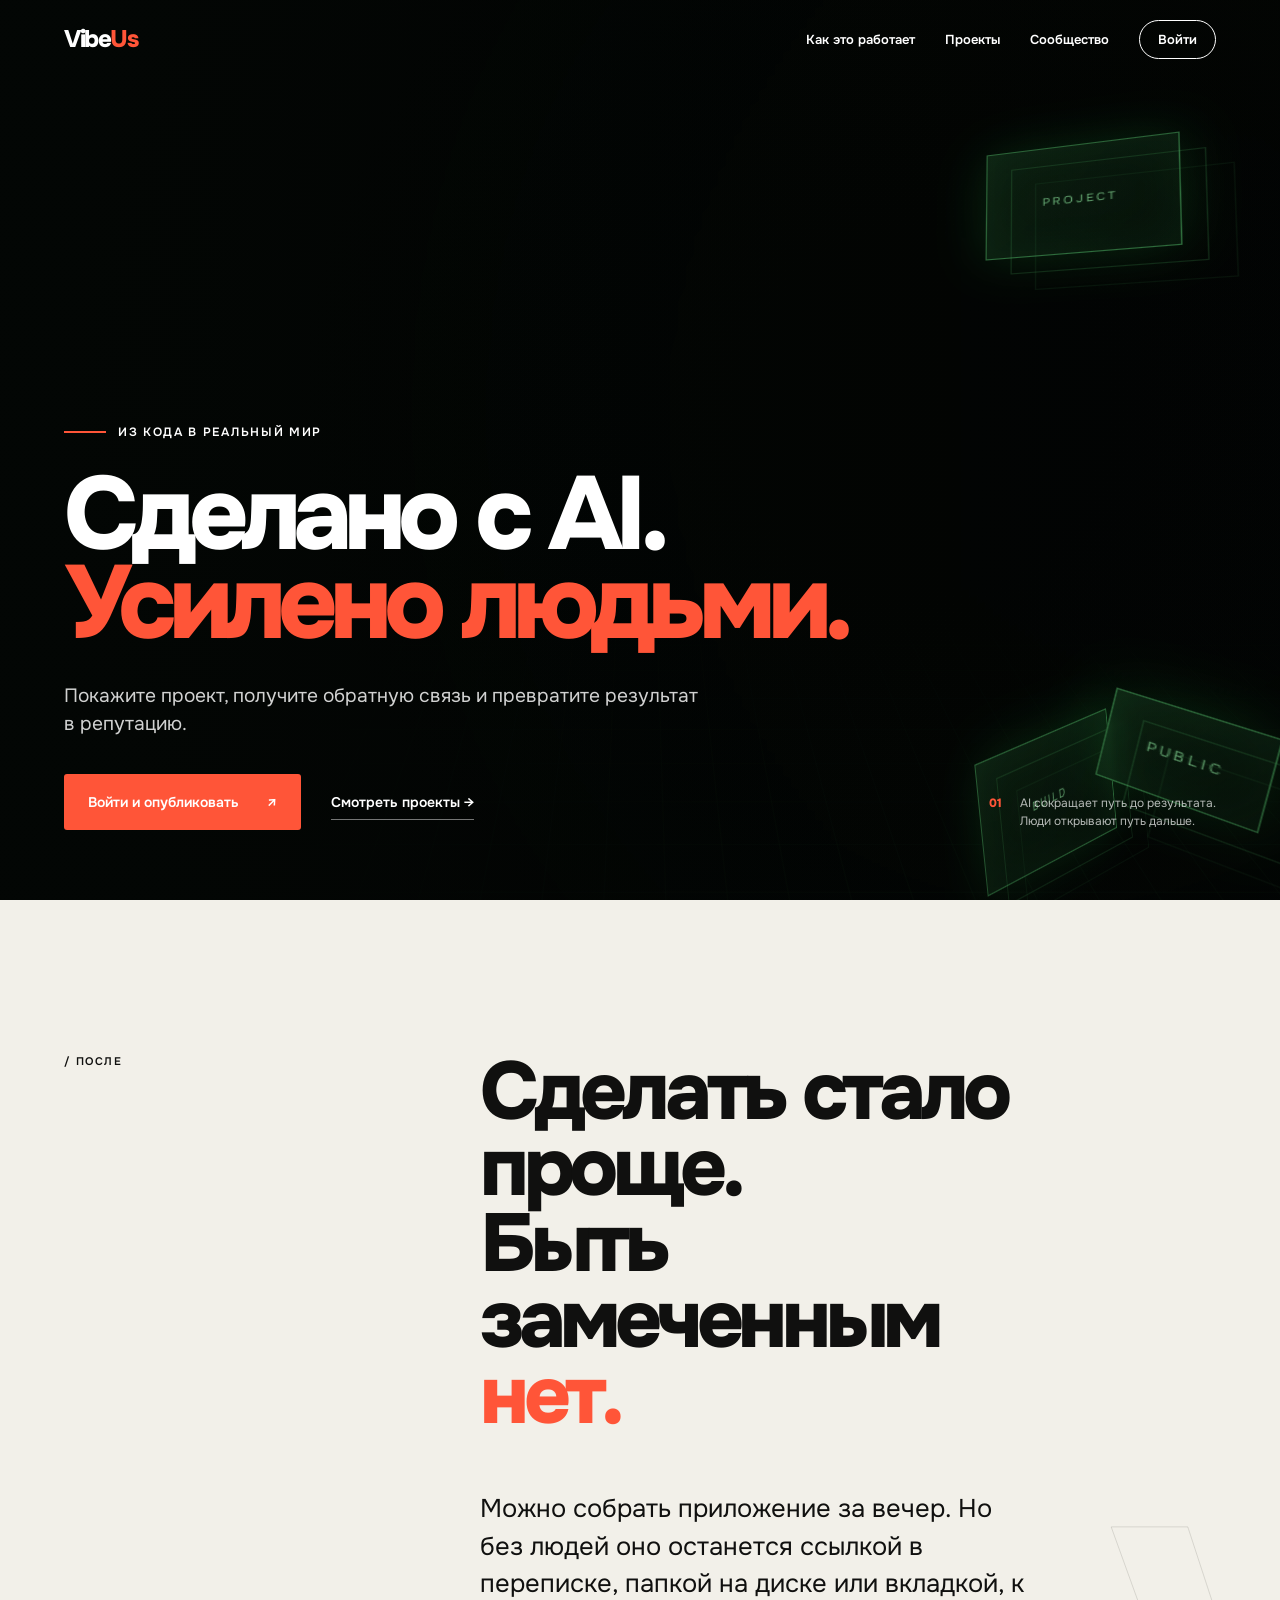
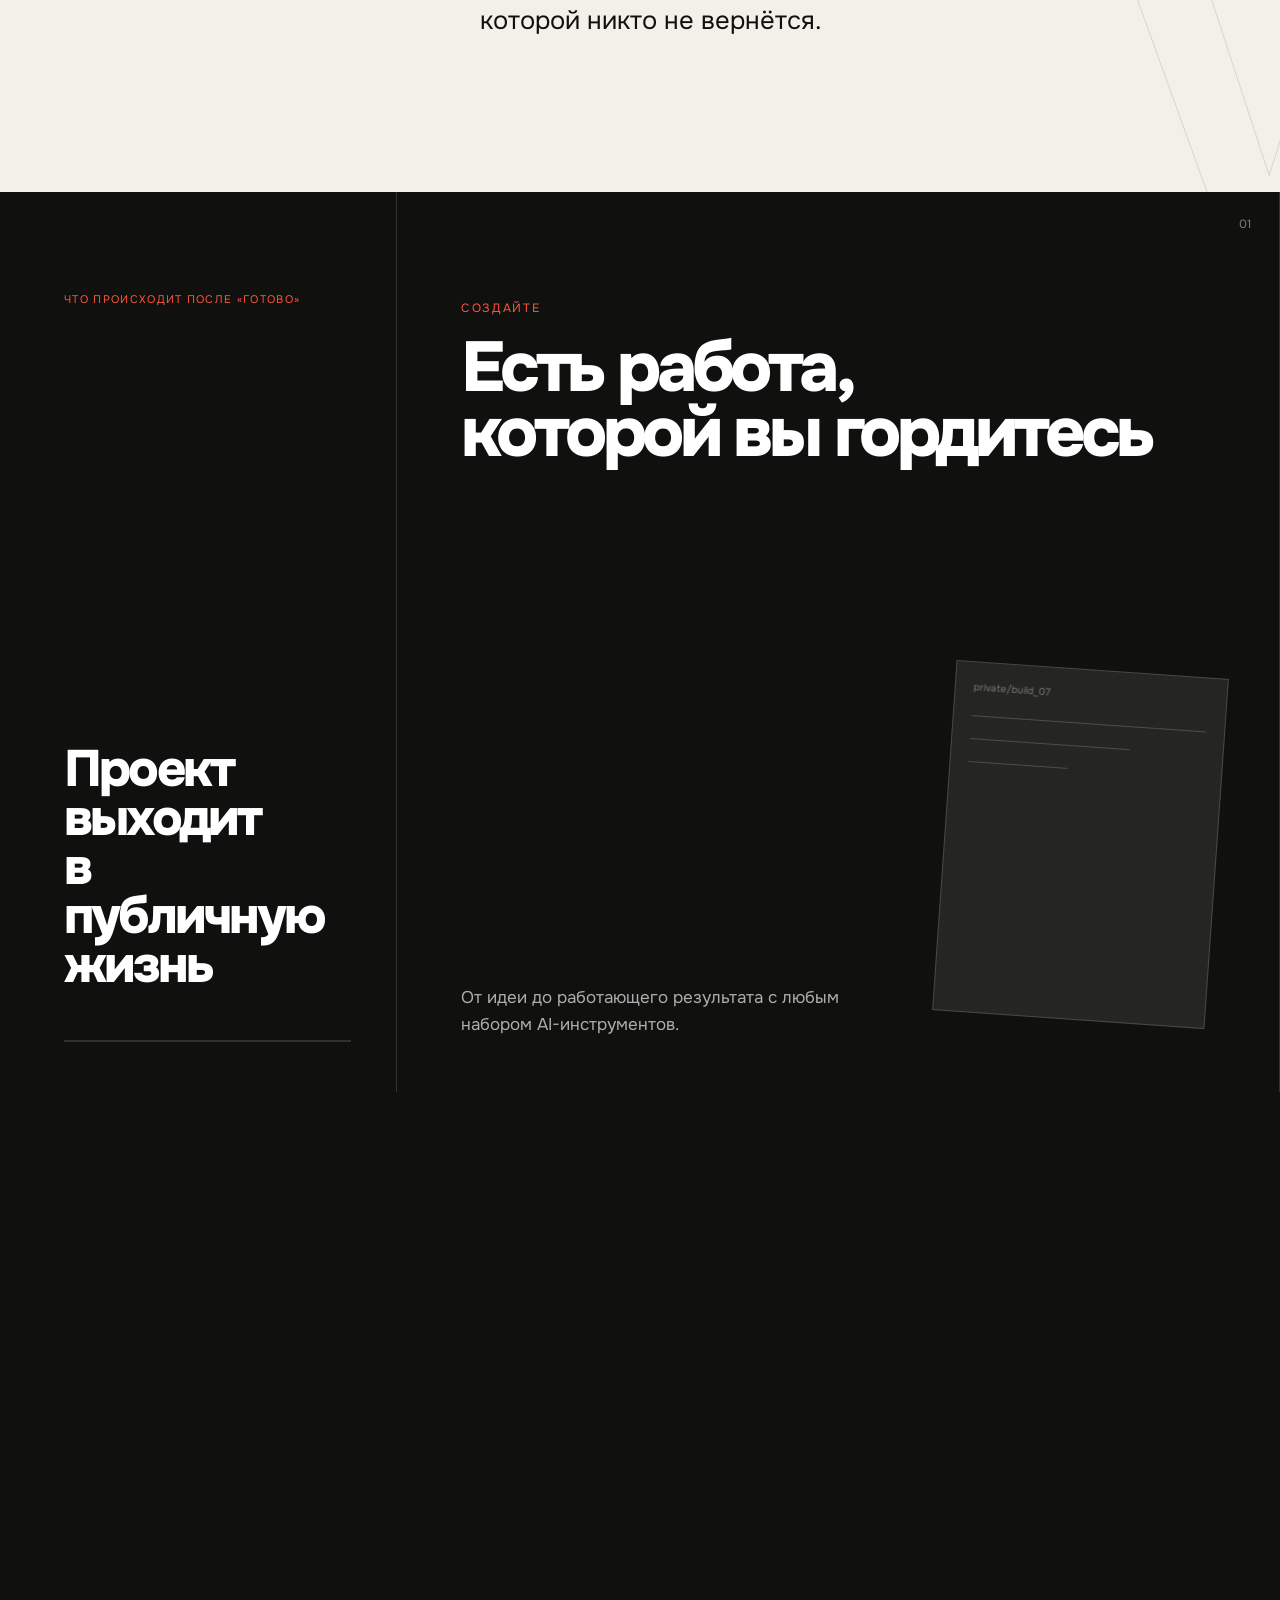
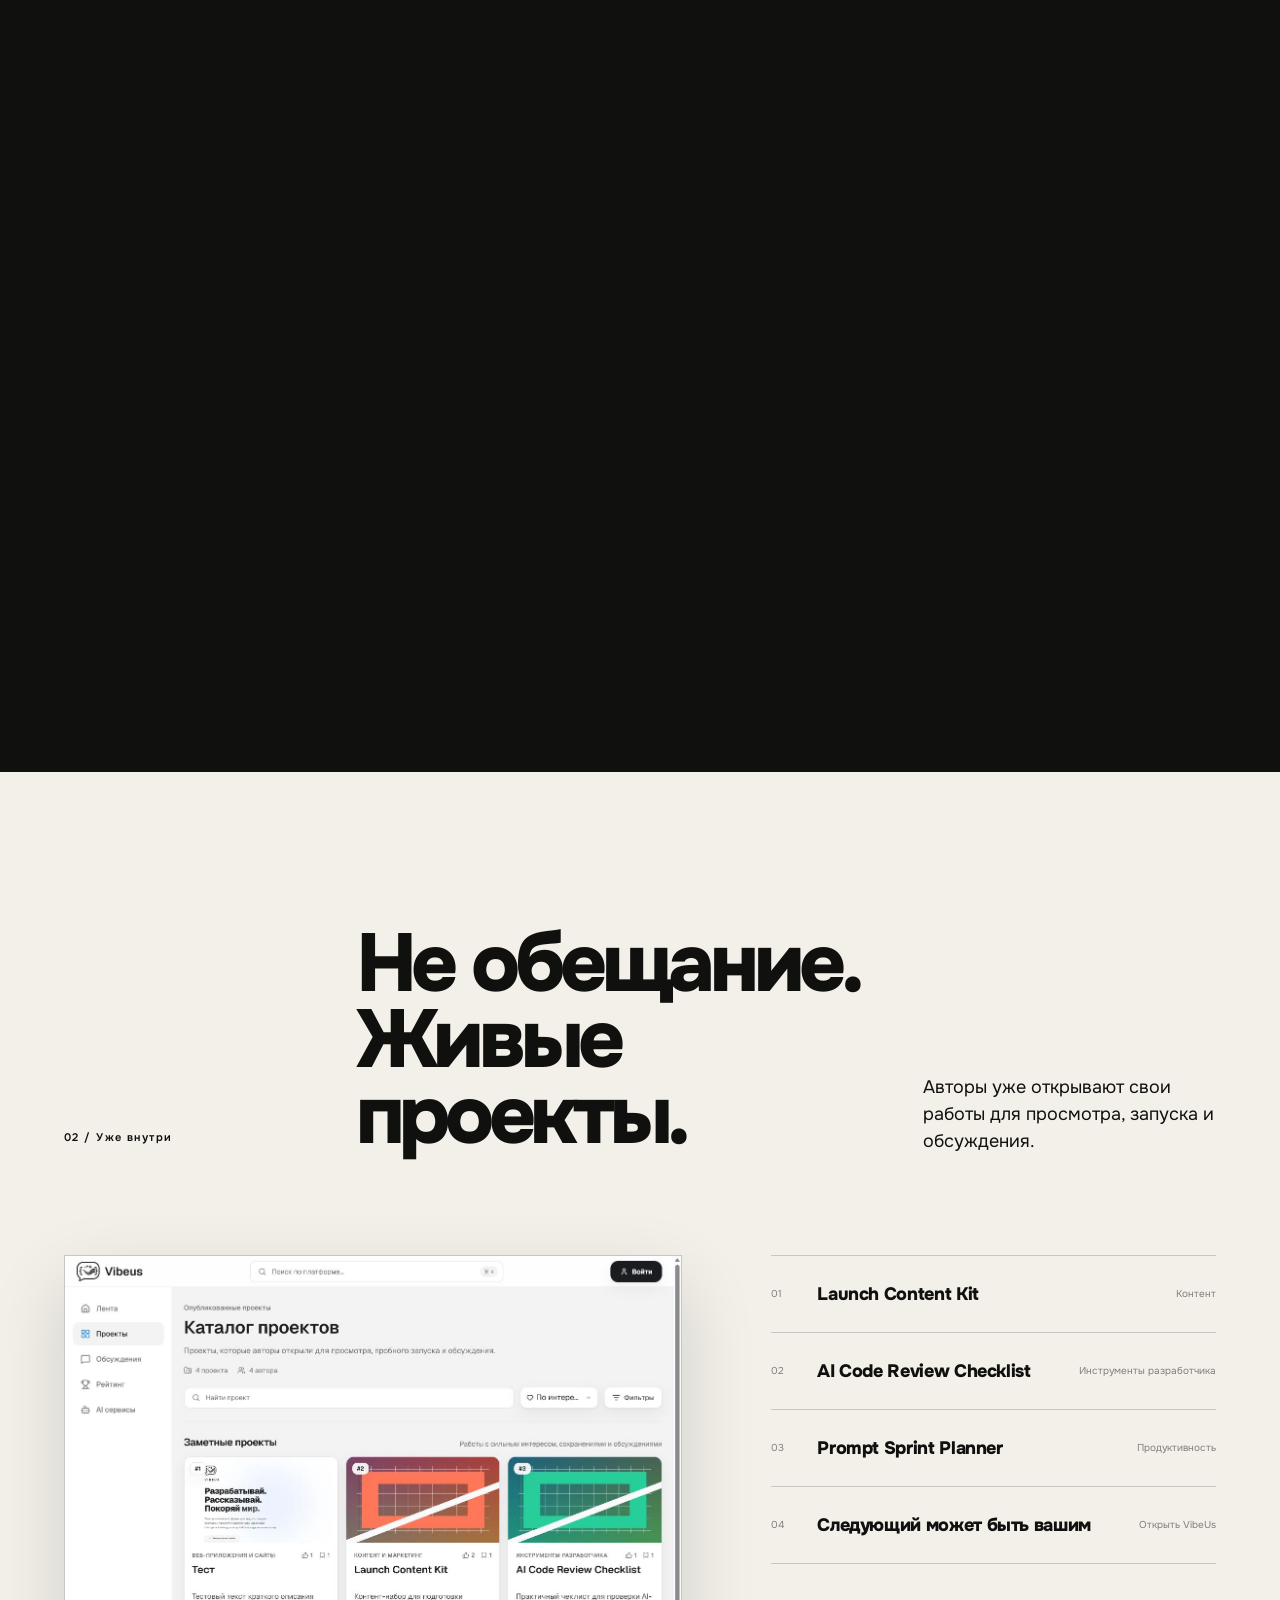
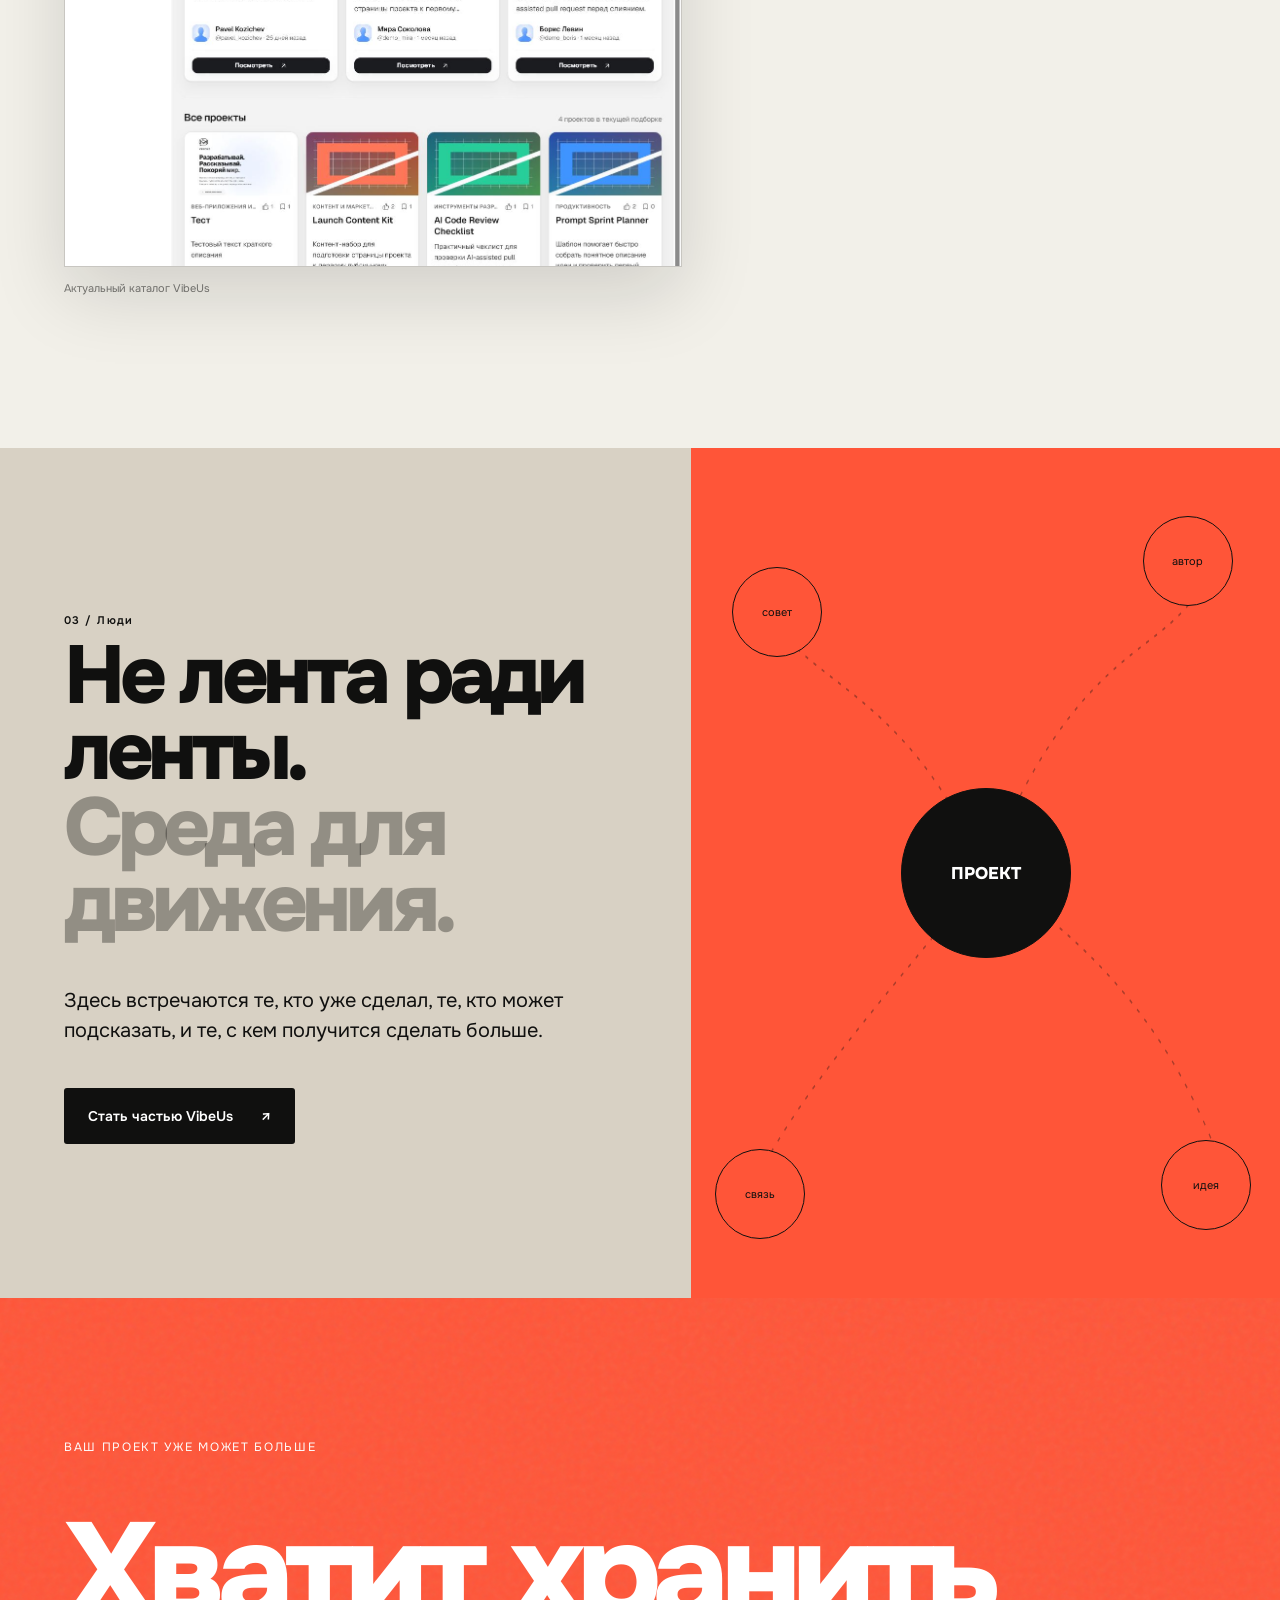
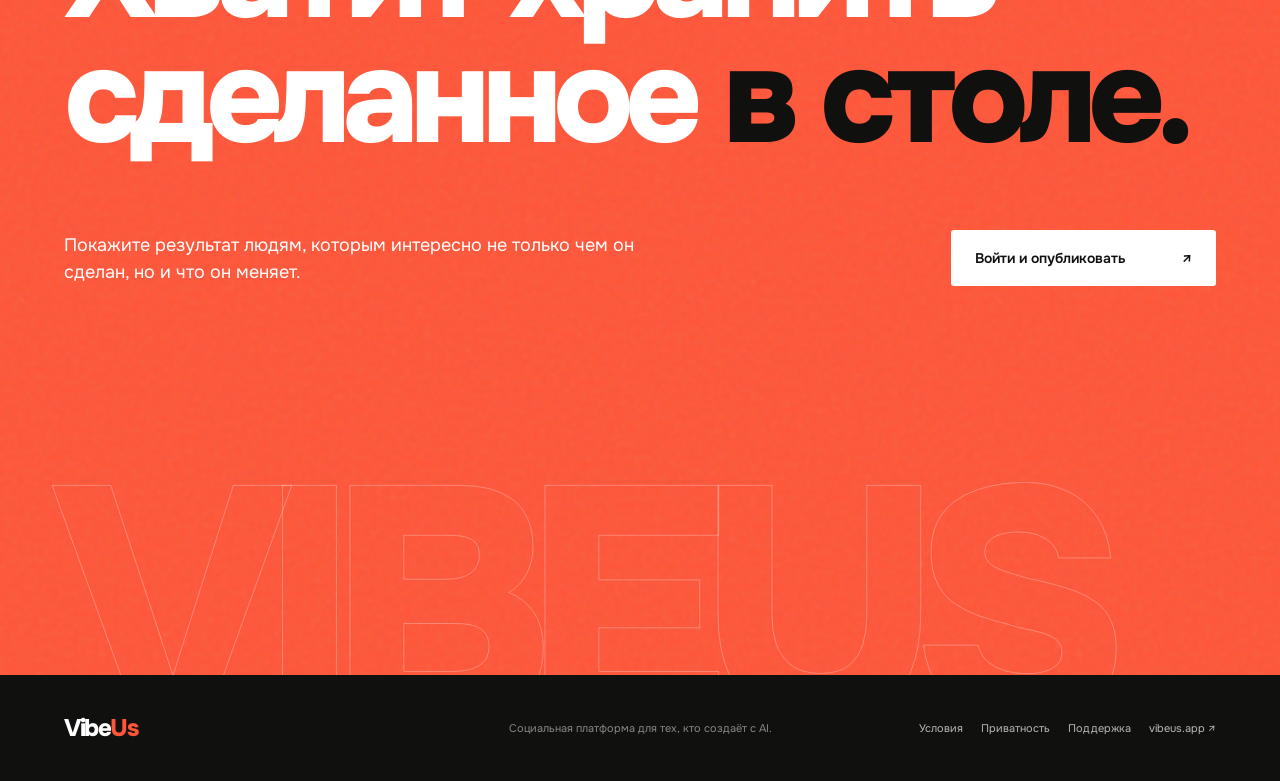
==== variants/vibeus-public-life/index.html @ 33c22698 "Add VibeUs public-life landing" ====
<!doctype html>
<html lang="ru">
<head>
  <meta charset="utf-8">
  <meta name="viewport" content="width=device-width, initial-scale=1">
  <meta name="description" content="VibeUs помогает AI-проектам выйти из личной папки, получить обратную связь и стать частью репутации автора.">
  <meta name="theme-color" content="#10100f">
  <title>VibeUs: сделано с AI, усилено людьми</title>
  <link rel="icon" href="data:image/svg+xml,<svg xmlns=%22http://www.w3.org/2000/svg%22 viewBox=%220 0 100 100%22><rect width=%22100%22 height=%22100%22 rx=%2222%22 fill=%22%23ff5538%22/><path d=%22M22 28h17l11 34 11-34h17L58 76H42z%22 fill=%22white%22/></svg>">
  <link rel="preload" href="assets/onest-800.ttf" as="font" type="font/ttf" crossorigin>
  <link rel="stylesheet" href="styles.css">
  <script src="app.js" defer></script>
</head>
<body>
  <a class="skip-link" href="#main">К содержанию</a>

  <header class="site-header" data-header>
    <a class="brand" href="#top" aria-label="VibeUs, в начало страницы">Vibe<span>Us</span></a>
    <button class="menu-button" type="button" aria-expanded="false" aria-controls="site-nav" data-menu-button>
      <span class="sr-only">Открыть меню</span><i></i><i></i>
    </button>
    <nav class="site-nav" id="site-nav" aria-label="Основная навигация" data-nav>
      <a href="#path">Как это работает</a>
      <a href="#projects">Проекты</a>
      <a href="#people">Сообщество</a>
      <a class="nav-cta" href="https://vibeus.app/auth">Войти</a>
    </nav>
  </header>

  <main id="main">
    <section class="hero" id="top" aria-labelledby="hero-title">
      <div class="hero-media" aria-hidden="true">
        <canvas class="code-rain" data-code-rain></canvas>
        <div class="code-grid"></div>
        <div class="breach breach-one"><span>PROJECT</span></div>
        <div class="breach breach-two"><span>BUILD</span></div>
        <div class="breach breach-three"><span>PUBLIC</span></div>
        <div class="quantum-core"><i></i><i></i><i></i><b>IDEA</b></div>
        <div class="quantum-label quantum-label-a">AUTHOR</div>
        <div class="quantum-label quantum-label-b">REACTION</div>
        <div class="quantum-label quantum-label-c">PROJECT</div>
        <div class="black-hole"><div class="event-horizon"></div><div class="accretion"></div><div class="light-bend"></div></div>
        <div class="code-foreground" data-code-foreground></div>
      </div>
      <div class="hero-shade" aria-hidden="true"></div>
      <div class="hero-copy">
        <p class="hero-kicker" data-hero-kicker>Из кода в реальный мир</p>
        <h1 id="hero-title">Сделано с AI.<br><em>Усилено людьми.</em></h1>
        <p class="hero-lead">Покажите проект, получите обратную связь и превратите результат в репутацию.</p>
        <div class="hero-actions">
          <a class="button button-primary" href="https://vibeus.app/auth">Войти и опубликовать <span aria-hidden="true">↗</span></a>
          <a class="text-link" href="https://vibeus.app/catalog">Смотреть проекты <span aria-hidden="true">→</span></a>
        </div>
      </div>
      <div class="hero-note" aria-label="Смысл VibeUs">
        <span>01</span>
        <p>AI сокращает путь до результата.<br>Люди открывают путь дальше.</p>
      </div>
    </section>

    <section class="manifesto section-pad" aria-labelledby="manifesto-title">
      <div class="manifesto-index" aria-hidden="true">/ ПОСЛЕ</div>
      <div class="manifesto-copy">
        <h2 id="manifesto-title">Сделать стало проще.<br>Быть замеченным <span>нет.</span></h2>
        <p>Можно собрать приложение за вечер. Но без людей оно останется ссылкой в переписке, папкой на диске или вкладкой, к которой никто не вернётся.</p>
      </div>
      <div class="manifesto-mark" aria-hidden="true">V</div>
    </section>

    <section class="journey" id="path" aria-labelledby="journey-title" data-journey>
      <div class="journey-sticky">
        <div class="journey-head">
          <p>Что происходит после «готово»</p>
          <h2 id="journey-title">Проект выходит<br>в публичную жизнь</h2>
          <div class="journey-progress" aria-hidden="true"><i data-progress></i></div>
        </div>
        <div class="journey-window">
          <div class="journey-track" data-track>
            <article class="step step-one">
              <span class="step-number">01</span>
              <div><p class="step-label">Создайте</p><h3>Есть работа,<br>которой вы гордитесь</h3></div>
              <p class="step-note">От идеи до работающего результата с любым набором AI-инструментов.</p>
              <div class="artifact artifact-private" aria-hidden="true"><span>private/build_07</span><i></i><i></i><i></i></div>
            </article>
            <article class="step step-two">
              <span class="step-number">02</span>
              <div><p class="step-label">Покажите</p><h3>Дайте проекту<br>публичный адрес</h3></div>
              <p class="step-note">Описание, стек, изображения и прямая ссылка собраны в одном месте.</p>
              <figure class="screen-fragment"><img src="assets/vibeus-project.png" alt="Страница проекта Launch Content Kit на VibeUs" loading="lazy"></figure>
            </article>
            <article class="step step-three">
              <span class="step-number">03</span>
              <div><p class="step-label">Обсудите</p><h3>Получите реакцию,<br>а не тишину</h3></div>
              <p class="step-note">Комментарии, поддержка и сохранения показывают, что действительно цепляет людей.</p>
              <div class="reaction-stack" aria-label="Виды реакции на проект"><span>Комментарий</span><span>Поддержка</span><span>Сохранение</span></div>
            </article>
            <article class="step step-four">
              <span class="step-number">04</span>
              <div><p class="step-label">Растите</p><h3>Каждый проект<br>работает на вас</h3></div>
              <p class="step-note">Портфолио, рейтинг и связи превращают отдельные эксперименты в репутацию автора.</p>
              <div class="author-orbit" aria-hidden="true"><b>вы</b><span>проект</span><span>обсуждение</span><span>связь</span></div>
            </article>
          </div>
        </div>
      </div>
    </section>

    <section class="projects section-pad" id="projects" aria-labelledby="projects-title">
      <div class="section-intro">
        <p class="section-index">02 / Уже внутри</p>
        <h2 id="projects-title">Не обещание.<br>Живые проекты.</h2>
        <p>Авторы уже открывают свои работы для просмотра, запуска и обсуждения.</p>
      </div>
      <div class="catalog-stage">
        <figure class="catalog-shot">
          <img src="assets/vibeus-catalog.png" alt="Каталог проектов VibeUs" loading="lazy">
          <figcaption>Актуальный каталог VibeUs</figcaption>
        </figure>
        <div class="project-list">
          <a href="https://vibeus.app/works/launch-content-kit-df8941b5"><span>01</span><strong>Launch Content Kit</strong><i>Контент</i></a>
          <a href="https://vibeus.app/works/ai-code-review-checklist-929d9281"><span>02</span><strong>AI Code Review Checklist</strong><i>Инструменты разработчика</i></a>
          <a href="https://vibeus.app/works/prompt-sprint-planner-7cb8f67c"><span>03</span><strong>Prompt Sprint Planner</strong><i>Продуктивность</i></a>
          <a href="https://vibeus.app/catalog"><span>04</span><strong>Следующий может быть вашим</strong><i>Открыть VibeUs</i></a>
        </div>
      </div>
    </section>

    <section class="people" id="people" aria-labelledby="people-title">
      <div class="people-copy section-pad">
        <p class="section-index">03 / Люди</p>
        <h2 id="people-title">Не лента ради ленты.<br><span>Среда для движения.</span></h2>
        <p>Здесь встречаются те, кто уже сделал, те, кто может подсказать, и те, с кем получится сделать больше.</p>
        <a class="button button-dark" href="https://vibeus.app/auth">Стать частью VibeUs <span aria-hidden="true">↗</span></a>
      </div>
      <div class="people-canvas" aria-hidden="true" data-canvas>
        <div class="node node-main">ПРОЕКТ</div>
        <div class="node node-a">совет</div>
        <div class="node node-b">автор</div>
        <div class="node node-c">идея</div>
        <div class="node node-d">связь</div>
        <svg viewBox="0 0 800 600" preserveAspectRatio="none"><path d="M400 300 C300 180 180 170 115 125M400 300 C530 130 650 150 700 90M400 300 C580 360 665 430 720 505M400 300 C260 390 155 450 90 515"/></svg>
      </div>
    </section>

    <section class="final-cta" aria-labelledby="final-title">
      <div class="final-noise" aria-hidden="true"></div>
      <p>Ваш проект уже может больше</p>
      <h2 id="final-title">Хватит хранить<br>сделанное <em>в столе.</em></h2>
      <div class="final-row">
        <p>Покажите результат людям, которым интересно не только чем он сделан, но и что он меняет.</p>
        <a class="button button-light" href="https://vibeus.app/auth">Войти и опубликовать <span aria-hidden="true">↗</span></a>
      </div>
      <div class="final-word" aria-hidden="true">VIBEUS</div>
    </section>
  </main>

  <footer class="site-footer">
    <a class="brand brand-footer" href="#top">Vibe<span>Us</span></a>
    <p>Социальная платформа для тех, кто создаёт с AI.</p>
    <nav class="footer-links" aria-label="Документы и поддержка"><a href="https://vibeus.app/terms">Условия</a><a href="https://vibeus.app/privacy">Приватность</a><a href="https://vibeus.app/support">Поддержка</a><a href="https://vibeus.app/">vibeus.app ↗</a></nav>
  </footer>
</body>
</html>
---- variants/vibeus-public-life/styles.css ----
@font-face{font-family:Onest;src:url('assets/onest-400.ttf') format('truetype');font-weight:400;font-display:swap}
@font-face{font-family:Onest;src:url('assets/onest-600.ttf') format('truetype');font-weight:600;font-display:swap}
@font-face{font-family:Onest;src:url('assets/onest-800.ttf') format('truetype');font-weight:800;font-display:swap}

:root{--ink:#10100f;--paper:#f2f0e9;--warm:#d8d1c4;--accent:#ff5538;--line:rgba(16,16,15,.18);--pad:clamp(24px,5vw,82px);--radius:3px;--ease:cubic-bezier(.22,1,.36,1)}
*{box-sizing:border-box}
html{scroll-behavior:smooth;background:var(--ink)}
body{margin:0;font-family:Onest,Arial,sans-serif;color:var(--ink);background:var(--paper);overflow-x:hidden}
img{display:block;max-width:100%}
a{color:inherit;text-decoration:none}
button{font:inherit}
:focus-visible{outline:2px solid var(--accent);outline-offset:4px}
.sr-only{position:absolute;width:1px;height:1px;padding:0;margin:-1px;overflow:hidden;clip:rect(0,0,0,0);white-space:nowrap;border:0}
.skip-link{position:fixed;left:16px;top:-100px;background:white;color:black;padding:12px 16px;z-index:1000}.skip-link:focus{top:16px}
.section-pad{padding:clamp(90px,12vw,190px) var(--pad)}
.site-header{position:fixed;top:0;left:0;width:100%;height:78px;padding:0 var(--pad);display:flex;align-items:center;justify-content:space-between;color:#fff;z-index:100;transition:background .35s,color .35s,border .35s}
.site-header.is-scrolled{background:rgba(242,240,233,.92);color:var(--ink);border-bottom:1px solid var(--line);backdrop-filter:blur(12px)}
.brand{font-weight:800;font-size:24px;letter-spacing:-.06em}.brand span{color:var(--accent)}
.site-nav{display:flex;align-items:center;gap:30px;font-size:13px;font-weight:600}.site-nav>a:not(.nav-cta){position:relative}.site-nav>a:not(.nav-cta)::after{content:"";position:absolute;left:0;right:100%;bottom:-6px;height:1px;background:currentColor;transition:right .3s}.site-nav>a:hover::after,.site-nav>a:focus-visible::after{right:0}
.nav-cta{border:1px solid currentColor;padding:10px 18px;border-radius:999px}
.menu-button{display:none;background:none;border:0;color:inherit;width:42px;height:42px;padding:10px}.menu-button i{display:block;height:1px;background:currentColor;margin:7px 0;transition:transform .25s}

.hero{position:relative;min-height:100svh;background:#171714;color:#fff;display:flex;align-items:flex-end;padding:140px var(--pad) 70px;overflow:hidden}
.hero-media,.hero-shade{position:absolute;inset:0}.hero-media{overflow:hidden;background:#030604;perspective:900px;animation:hero-in 1.3s var(--ease) both}.hero-shade{background:radial-gradient(circle at 72% 46%,transparent 0 17%,rgba(3,6,4,.18) 42%,rgba(3,6,4,.9) 82%),linear-gradient(90deg,rgba(3,6,4,.92) 0%,rgba(3,6,4,.48) 52%,rgba(3,6,4,.18) 100%);pointer-events:none}.code-rain{position:absolute;inset:0;width:100%;height:100%;opacity:.82}.code-grid{position:absolute;inset:-20%;background-image:linear-gradient(rgba(80,255,119,.07) 1px,transparent 1px),linear-gradient(90deg,rgba(80,255,119,.07) 1px,transparent 1px);background-size:54px 54px;transform:rotateX(68deg) translateY(32%) scale(1.4);transform-origin:center bottom;mask-image:linear-gradient(to top,#000,transparent 72%)}
.breach{position:absolute;width:clamp(115px,12vw,205px);aspect-ratio:1.5;background:linear-gradient(135deg,rgba(90,255,126,.16),rgba(7,21,11,.95));border:1px solid rgba(112,255,142,.55);box-shadow:0 0 45px rgba(50,255,95,.2),inset 0 0 40px rgba(83,255,122,.08);display:grid;place-items:center;color:#9bffae;font-size:10px;letter-spacing:.2em;transform-style:preserve-3d;backdrop-filter:blur(4px)}.breach::before,.breach::after{content:"";position:absolute;inset:0;border:1px solid rgba(111,255,141,.2);transform:translateZ(-35px) translate(20px,16px)}.breach::after{transform:translateZ(-70px) translate(40px,32px);opacity:.45}.breach-one{right:10%;top:22%;transform:rotateY(-24deg) rotateX(10deg) translateZ(120px);animation:float-one 7s ease-in-out infinite}.breach-two{right:27%;bottom:14%;transform:rotateY(28deg) rotateZ(-8deg) translateZ(220px);animation:float-two 8.5s ease-in-out infinite}.breach-three{right:3%;bottom:22%;width:clamp(80px,8vw,140px);transform:rotateY(-32deg) rotateZ(12deg) translateZ(310px);animation:float-three 6s ease-in-out infinite}.code-foreground{position:absolute;inset:0;z-index:5;pointer-events:none;overflow:hidden}.code-particle{position:absolute;color:#80ff97;font:600 11px/1 Onest,monospace;letter-spacing:.08em;text-shadow:0 0 10px rgba(82,255,116,.9);opacity:0;animation:breakthrough var(--duration) linear var(--delay) infinite}.code-particle.is-hot{font-size:15px;color:#c0ffca;text-shadow:0 0 16px #53ff72}
.quantum-core,.quantum-label,.black-hole{display:none}
body.hero-quantum .hero-media{background:radial-gradient(circle at 70% 48%,#0c2130 0,#07121c 25%,#020609 68%)}body.hero-quantum .hero-shade{background:linear-gradient(90deg,rgba(2,6,9,.93),rgba(2,6,9,.32) 64%,rgba(2,6,9,.12))}body.hero-quantum .breach,body.hero-quantum .code-grid{display:none}body.hero-quantum .code-rain{opacity:1}body.hero-quantum .quantum-core{display:grid;position:absolute;right:16%;top:50%;width:clamp(220px,26vw,430px);aspect-ratio:1;transform:translateY(-50%);place-items:center;border-radius:50%;border:1px solid rgba(151,222,255,.18);box-shadow:0 0 120px rgba(53,160,211,.12);animation:quantum-breathe 7s ease-in-out infinite}.quantum-core i{position:absolute;border:1px solid rgba(149,225,255,.4);border-radius:50%;width:72%;height:36%;transform:rotate(18deg);box-shadow:0 0 30px rgba(96,209,255,.08)}.quantum-core i:nth-child(2){transform:rotate(78deg);width:88%;height:31%}.quantum-core i:nth-child(3){transform:rotate(138deg);width:65%;height:43%;border-color:rgba(255,119,75,.5)}.quantum-core b{width:68px;aspect-ratio:1;border-radius:50%;display:grid;place-items:center;background:#fff;color:#061018;font-size:10px;letter-spacing:.12em;box-shadow:0 0 55px rgba(255,255,255,.75)}body.hero-quantum .quantum-label{display:block;position:absolute;right:8%;top:20%;font-size:10px;letter-spacing:.18em;color:#a8e7ff;border:1px solid rgba(168,231,255,.28);padding:10px 14px;animation:label-drift 6s ease-in-out infinite}.quantum-label-b{right:37%!important;top:auto!important;bottom:17%}.quantum-label-c{right:3%!important;top:68%!important;animation-delay:-3s!important}
body.hero-singularity .hero-media{background:radial-gradient(circle at 74% 49%,#000 0 12%,#120804 12.5%,#020202 28%,#000 70%)}body.hero-singularity .hero-shade{background:linear-gradient(90deg,rgba(0,0,0,.94),rgba(0,0,0,.36) 62%,rgba(0,0,0,.05))}body.hero-singularity .breach,body.hero-singularity .code-grid{display:none}body.hero-singularity .code-rain{opacity:.88}body.hero-singularity .black-hole{display:block;position:absolute;right:7%;top:50%;width:clamp(330px,42vw,720px);aspect-ratio:1;transform:translateY(-50%);border-radius:50%;filter:drop-shadow(0 0 80px rgba(255,95,40,.16))}.event-horizon{position:absolute;inset:28%;border-radius:50%;background:#000;box-shadow:0 0 26px #000,0 0 70px rgba(255,118,61,.35);z-index:3}.accretion{position:absolute;inset:15%;border-radius:50%;background:conic-gradient(from 20deg,transparent 0 9%,#ff5a2b 13%,#ffd4a8 17%,transparent 22% 48%,#7d200e 58%,#ff9e5e 65%,transparent 72%);filter:blur(5px);transform:rotateX(66deg) rotateZ(-12deg);box-shadow:0 0 50px rgba(255,83,33,.25);animation:accretion-spin 12s linear infinite}.light-bend{position:absolute;inset:7%;border-radius:50%;border:1px solid rgba(255,154,94,.32);transform:rotateX(68deg) rotateZ(-12deg);box-shadow:0 -8px 45px rgba(255,166,110,.22),inset 0 10px 50px rgba(255,83,33,.08);animation:light-pulse 5s ease-in-out infinite}
body.hero-quantum .code-particle{color:#a8e7ff;text-shadow:0 0 14px rgba(112,215,255,.85)}body.hero-singularity .code-particle{color:#ffad7a;text-shadow:0 0 14px rgba(255,91,38,.85)}
.hero-copy{position:relative;z-index:2;width:min(900px,70vw)}
.hero-kicker{font-size:12px;font-weight:600;letter-spacing:.14em;text-transform:uppercase;margin:0 0 30px;display:flex;align-items:center;gap:12px}.hero-kicker::before{content:"";width:42px;height:2px;background:var(--accent)}
.hero h1{font-size:clamp(58px,8.1vw,132px);line-height:.86;letter-spacing:-.075em;margin:0;max-width:1050px;font-weight:800}.hero h1 em{font-style:normal;color:var(--accent)}
.hero-lead{font-size:clamp(16px,1.5vw,22px);line-height:1.45;max-width:640px;margin:34px 0 0;color:rgba(255,255,255,.82)}
.hero-actions{display:flex;align-items:center;gap:30px;margin-top:36px}.button{display:inline-flex;align-items:center;justify-content:space-between;gap:28px;min-height:56px;padding:0 24px;border-radius:var(--radius);font-size:14px;font-weight:600;transition:transform .25s var(--ease),background .25s,color .25s}.button:hover{transform:translateY(-3px)}.button-primary{background:var(--accent);color:#fff}.text-link{font-size:14px;font-weight:600;border-bottom:1px solid rgba(255,255,255,.45);padding:8px 0}
.hero-note{position:absolute;right:var(--pad);bottom:70px;z-index:2;display:flex;gap:18px;align-items:flex-start;font-size:12px;line-height:1.5;color:rgba(255,255,255,.7)}.hero-note span{color:var(--accent);font-weight:800}.hero-note p{margin:0}
@keyframes hero-in{from{opacity:0;transform:scale(1.04)}to{opacity:1;transform:scale(1)}}
@keyframes float-one{50%{transform:rotateY(-16deg) rotateX(4deg) translate3d(-12px,18px,170px)}}
@keyframes float-two{50%{transform:rotateY(20deg) rotateZ(-3deg) translate3d(14px,-22px,260px)}}
@keyframes float-three{50%{transform:rotateY(-23deg) rotateZ(6deg) translate3d(-18px,-10px,360px)}}
@keyframes breakthrough{0%,70%{opacity:0;transform:translate3d(0,0,0) scale(.55)}76%{opacity:.35}88%{opacity:1;transform:translate3d(var(--tx),var(--ty),0) scale(1.25)}100%{opacity:0;transform:translate3d(calc(var(--tx) * 1.8),calc(var(--ty) * 1.8),0) scale(2.1)}}
@keyframes quantum-breathe{50%{transform:translateY(-50%) scale(1.06) rotate(4deg);box-shadow:0 0 170px rgba(53,160,211,.2)}}
@keyframes label-drift{50%{transform:translate3d(-18px,13px,80px)}}
@keyframes accretion-spin{to{transform:rotateX(66deg) rotateZ(348deg)}}
@keyframes light-pulse{50%{transform:rotateX(64deg) rotateZ(-8deg) scale(1.07);opacity:.68}}

.manifesto{position:relative;display:grid;grid-template-columns:1fr minmax(520px,1.45fr) .4fr;gap:40px;background:var(--paper);overflow:hidden}
.manifesto-index,.section-index{font-size:11px;letter-spacing:.13em;font-weight:600}.manifesto h2,.section-intro h2,.people h2,.final-cta h2{font-size:clamp(50px,6.4vw,105px);line-height:.93;letter-spacing:-.065em;margin:0;font-weight:800}.manifesto h2 span{color:var(--accent)}.manifesto-copy>p{font-size:clamp(18px,2vw,28px);line-height:1.45;margin:56px 0 0;max-width:760px}.manifesto-mark{font-size:34vw;font-weight:800;line-height:.7;color:transparent;-webkit-text-stroke:1px rgba(16,16,15,.12);position:absolute;right:-8vw;bottom:-4vw;letter-spacing:-.1em;pointer-events:none}

.journey{height:420vh;background:var(--ink);color:#fff;position:relative}.journey-sticky{height:100vh;position:sticky;top:0;overflow:hidden;display:grid;grid-template-columns:31vw 1fr}.journey-head{padding:clamp(100px,11vh,150px) 3.5vw 50px var(--pad);border-right:1px solid rgba(255,255,255,.15);display:flex;flex-direction:column}.journey-head>p{font-size:11px;letter-spacing:.12em;text-transform:uppercase;color:var(--accent);margin:0 0 auto}.journey-head h2{font-size:clamp(36px,4vw,66px);line-height:.96;letter-spacing:-.055em;margin:0 0 50px}.journey-progress{height:2px;background:rgba(255,255,255,.14)}.journey-progress i{display:block;height:100%;width:0;background:var(--accent)}.journey-window{overflow:hidden}.journey-track{height:100%;display:flex;width:400%;will-change:transform}.step{width:25%;height:100%;flex:0 0 25%;padding:clamp(100px,12vh,150px) clamp(34px,5vw,78px) 54px;position:relative;display:grid;grid-template-rows:auto 1fr auto;overflow:hidden;border-right:1px solid rgba(255,255,255,.15)}.step-number{position:absolute;top:24px;right:28px;font-size:12px;color:rgba(255,255,255,.45)}.step-label{font-size:12px;text-transform:uppercase;letter-spacing:.14em;color:var(--accent);margin:0 0 20px}.step h3{font-size:clamp(48px,5.5vw,90px);line-height:.92;letter-spacing:-.065em;margin:0;max-width:900px}.step-note{align-self:end;max-width:420px;font-size:17px;line-height:1.55;color:rgba(255,255,255,.66);margin:0}.artifact{position:absolute;right:7%;bottom:8%;width:31%;aspect-ratio:.78;background:#252522;border:1px solid rgba(255,255,255,.16);padding:18px;color:rgba(255,255,255,.38);font-size:10px;transform:rotate(4deg)}.artifact i{display:block;height:1px;background:rgba(255,255,255,.18);margin-top:22px}.artifact i:nth-child(3){width:68%}.artifact i:nth-child(4){width:42%}.screen-fragment{position:absolute;right:4%;bottom:5%;width:43%;height:43%;margin:0;overflow:hidden;border:1px solid rgba(255,255,255,.2);transform:rotate(2deg);box-shadow:0 25px 80px rgba(0,0,0,.4)}.screen-fragment img{width:100%;height:100%;object-fit:cover;object-position:top}.reaction-stack{position:absolute;right:6%;bottom:9%;width:34%;display:flex;flex-direction:column;gap:8px}.reaction-stack span{padding:18px 20px;border:1px solid rgba(255,255,255,.18);background:#181817;font-size:12px}.reaction-stack span:nth-child(2){transform:translateX(-18%);background:var(--accent);color:#fff;border-color:var(--accent)}.author-orbit{position:absolute;right:7%;bottom:8%;width:280px;aspect-ratio:1;border:1px solid rgba(255,255,255,.17);border-radius:50%}.author-orbit b,.author-orbit span{position:absolute;border:1px solid rgba(255,255,255,.2);background:var(--ink);border-radius:50%;display:grid;place-items:center;font-size:11px}.author-orbit b{inset:35%;background:var(--accent);border-color:var(--accent)}.author-orbit span:nth-child(2){width:74px;height:74px;left:-10px;top:44px}.author-orbit span:nth-child(3){width:88px;height:88px;right:-24px;top:80px}.author-orbit span:nth-child(4){width:66px;height:66px;left:66px;bottom:-20px}

.projects{background:var(--paper)}.section-intro{display:grid;grid-template-columns:.7fr 1.45fr .8fr;gap:35px;align-items:end}.section-intro>p:last-child{font-size:18px;line-height:1.5;margin:0}.catalog-stage{margin-top:100px;display:grid;grid-template-columns:1.25fr .9fr;gap:clamp(35px,7vw,110px);align-items:start}.catalog-shot{margin:0;position:relative}.catalog-shot img{width:100%;height:min(68vh,760px);object-fit:cover;object-position:top;border:1px solid var(--line);box-shadow:0 28px 70px rgba(16,16,15,.14)}.catalog-shot figcaption{font-size:11px;margin-top:14px;color:rgba(16,16,15,.55)}.project-list{border-top:1px solid var(--line)}.project-list a{display:grid;grid-template-columns:32px 1fr auto;gap:14px;align-items:center;padding:27px 0;border-bottom:1px solid var(--line);transition:padding .3s,color .3s}.project-list a:hover{padding-left:12px;color:var(--accent)}.project-list span,.project-list i{font-size:10px;font-style:normal;color:rgba(16,16,15,.5)}.project-list strong{font-size:18px;letter-spacing:-.02em}

.people{display:grid;grid-template-columns:1.08fr .92fr;min-height:800px;background:var(--warm)}.people-copy{padding-right:5vw}.people h2 span{color:rgba(16,16,15,.35)}.people-copy>p:not(.section-index){font-size:20px;line-height:1.5;max-width:630px;margin:44px 0 42px}.button-dark{background:var(--ink);color:white}.people-canvas{position:relative;overflow:hidden;background:var(--accent);min-height:650px}.people-canvas svg{position:absolute;inset:0;width:100%;height:100%}.people-canvas path{fill:none;stroke:rgba(16,16,15,.34);stroke-width:1.5;stroke-dasharray:4 8}.node{position:absolute;z-index:2;width:90px;aspect-ratio:1;border:1px solid var(--ink);border-radius:50%;display:grid;place-items:center;font-size:11px;background:var(--accent)}.node-main{width:170px;left:50%;top:50%;transform:translate(-50%,-50%);background:var(--ink);color:white;font-weight:800;font-size:17px}.node-a{left:7%;top:14%}.node-b{right:8%;top:8%}.node-c{right:5%;bottom:8%}.node-d{left:4%;bottom:7%}

.final-cta{position:relative;background:var(--accent);color:#fff;padding:clamp(90px,11vw,170px) var(--pad) 60px;overflow:hidden}.final-cta>p{font-size:12px;letter-spacing:.14em;text-transform:uppercase;margin:0 0 55px}.final-cta h2{font-size:clamp(65px,10.5vw,170px);max-width:1400px;position:relative;z-index:2}.final-cta h2 em{font-style:normal;color:var(--ink)}.final-row{display:grid;grid-template-columns:1fr auto;align-items:end;gap:50px;margin-top:70px;position:relative;z-index:2}.final-row>p{font-size:18px;line-height:1.5;max-width:570px;margin:0}.button-light{background:white;color:var(--ink);min-width:265px}.final-word{font-size:26vw;line-height:.72;letter-spacing:-.1em;font-weight:800;color:transparent;-webkit-text-stroke:1px rgba(255,255,255,.28);margin:16vw 0 -9vw -1vw;white-space:nowrap}.final-noise{position:absolute;inset:0;opacity:.08;background-image:url("data:image/svg+xml,%3Csvg viewBox='0 0 180 180' xmlns='http://www.w3.org/2000/svg'%3E%3Cfilter id='n'%3E%3CfeTurbulence type='fractalNoise' baseFrequency='.8' numOctaves='4' stitchTiles='stitch'/%3E%3C/filter%3E%3Crect width='100%25' height='100%25' filter='url(%23n)'/%3E%3C/svg%3E")}
.site-footer{background:var(--ink);color:#fff;padding:35px var(--pad);display:grid;grid-template-columns:1fr auto 1fr;align-items:center;gap:30px;font-size:11px}.site-footer p{color:rgba(255,255,255,.5);text-align:center}.footer-links{display:flex;justify-content:flex-end;gap:18px;color:rgba(255,255,255,.7)}.footer-links a:hover,.footer-links a:focus-visible{color:#fff}

@media (max-width:900px){
  :root{--pad:24px}.site-header{height:66px}.menu-button{display:block;z-index:3}.site-nav{position:fixed;inset:0;background:var(--paper);color:var(--ink);display:flex;flex-direction:column;justify-content:center;gap:30px;font-size:25px;transform:translateY(-105%);opacity:0;visibility:hidden;pointer-events:none;transition:transform .45s var(--ease),opacity .25s,visibility 0s .45s}.site-nav.is-open{transform:none;opacity:1;visibility:visible;pointer-events:auto;transition-delay:0s}.site-nav .nav-cta{font-size:15px}.menu-button[aria-expanded="true"] i:first-of-type{transform:translateY(4px) rotate(45deg)}.menu-button[aria-expanded="true"] i:last-of-type{transform:translateY(-4px) rotate(-45deg)}
  .hero{padding:118px 24px 40px;min-height:780px;align-items:flex-end}.hero-shade,body.hero-quantum .hero-shade,body.hero-singularity .hero-shade{background:linear-gradient(0deg,rgba(3,6,4,.97) 0%,rgba(3,6,4,.48) 72%,rgba(3,6,4,.2) 100%)}.hero-copy{width:100%}.hero h1{font-size:clamp(50px,15vw,76px)}.hero-note{display:none}.hero-lead{max-width:480px}.hero-actions{align-items:flex-start;flex-direction:column;gap:15px}.button-primary{width:100%}.breach-one{right:-5%;top:16%}.breach-two{right:43%;bottom:44%}.breach-three{display:none}.code-rain{opacity:.58}body.hero-quantum .quantum-core{right:-15%;top:31%;width:320px}body.hero-quantum .quantum-label{display:none}body.hero-singularity .black-hole{right:-34%;top:28%;width:430px}
  .manifesto{grid-template-columns:1fr;padding-top:100px}.manifesto-index{margin-bottom:15px}.manifesto-copy>p{margin-top:36px}.manifesto-mark{font-size:70vw;right:-20vw}
  .journey{height:auto}.journey-sticky{height:auto;position:relative;display:block}.journey-head{padding:90px 24px 55px;border-right:0;border-bottom:1px solid rgba(255,255,255,.15)}.journey-head>p{margin-bottom:32px}.journey-head h2{margin-bottom:0}.journey-progress{display:none}.journey-window{overflow:visible}.journey-track{display:block;width:100%;transform:none!important}.step{width:100%;height:auto;min-height:690px;padding:90px 24px 42px;display:flex;flex-direction:column;border-bottom:1px solid rgba(255,255,255,.15)}.step h3{font-size:clamp(44px,12vw,70px)}.step-note{margin-top:auto;max-width:65%}.artifact,.screen-fragment,.reaction-stack,.author-orbit{width:36%;right:24px;bottom:36px}.author-orbit{width:220px}.screen-fragment{height:30%}
  .section-intro{grid-template-columns:1fr}.section-intro>p:last-child{max-width:550px}.catalog-stage{grid-template-columns:1fr;margin-top:60px}.catalog-shot img{height:57vh}.people{grid-template-columns:1fr}.people-canvas{min-height:600px}.final-row{grid-template-columns:1fr}.final-row .button{width:100%}.site-footer{grid-template-columns:1fr;text-align:left}.site-footer p{text-align:left}.footer-links{justify-content:flex-start;flex-wrap:wrap}
}
@media (max-width:520px){
  .hero{min-height:100svh}.hero-kicker{font-size:10px;margin-bottom:22px}.hero h1{font-size:clamp(46px,14.4vw,64px)}.hero-lead{font-size:16px;margin-top:25px}.manifesto h2,.section-intro h2,.people h2{font-size:45px}.manifesto-copy>p{font-size:18px}.step{min-height:650px}.step-note{max-width:100%;padding-right:40%}.artifact,.reaction-stack{width:38%}.screen-fragment{width:42%;height:26%}.author-orbit{width:170px}.project-list a{grid-template-columns:25px 1fr}.project-list i{display:none}.people-canvas{min-height:480px}.node-main{width:130px}.node{width:70px}.final-cta h2{font-size:17vw}.final-row{margin-top:45px}.final-word{margin-top:25vw}.site-footer{padding-top:45px;padding-bottom:45px}
}
@media (prefers-reduced-motion:reduce){html{scroll-behavior:auto}*,*::before,*::after{animation-duration:.01ms!important;animation-iteration-count:1!important;transition-duration:.01ms!important}.journey{height:auto}.journey-sticky{height:auto;position:relative;display:block}.journey-head{padding:90px var(--pad);border-right:0}.journey-track{width:100%;display:block!important;transform:none!important}.step{width:100%;min-height:660px;border-top:1px solid rgba(255,255,255,.15)}.journey-progress{display:none}}
@media (prefers-color-scheme:dark){body{background:var(--paper)}}
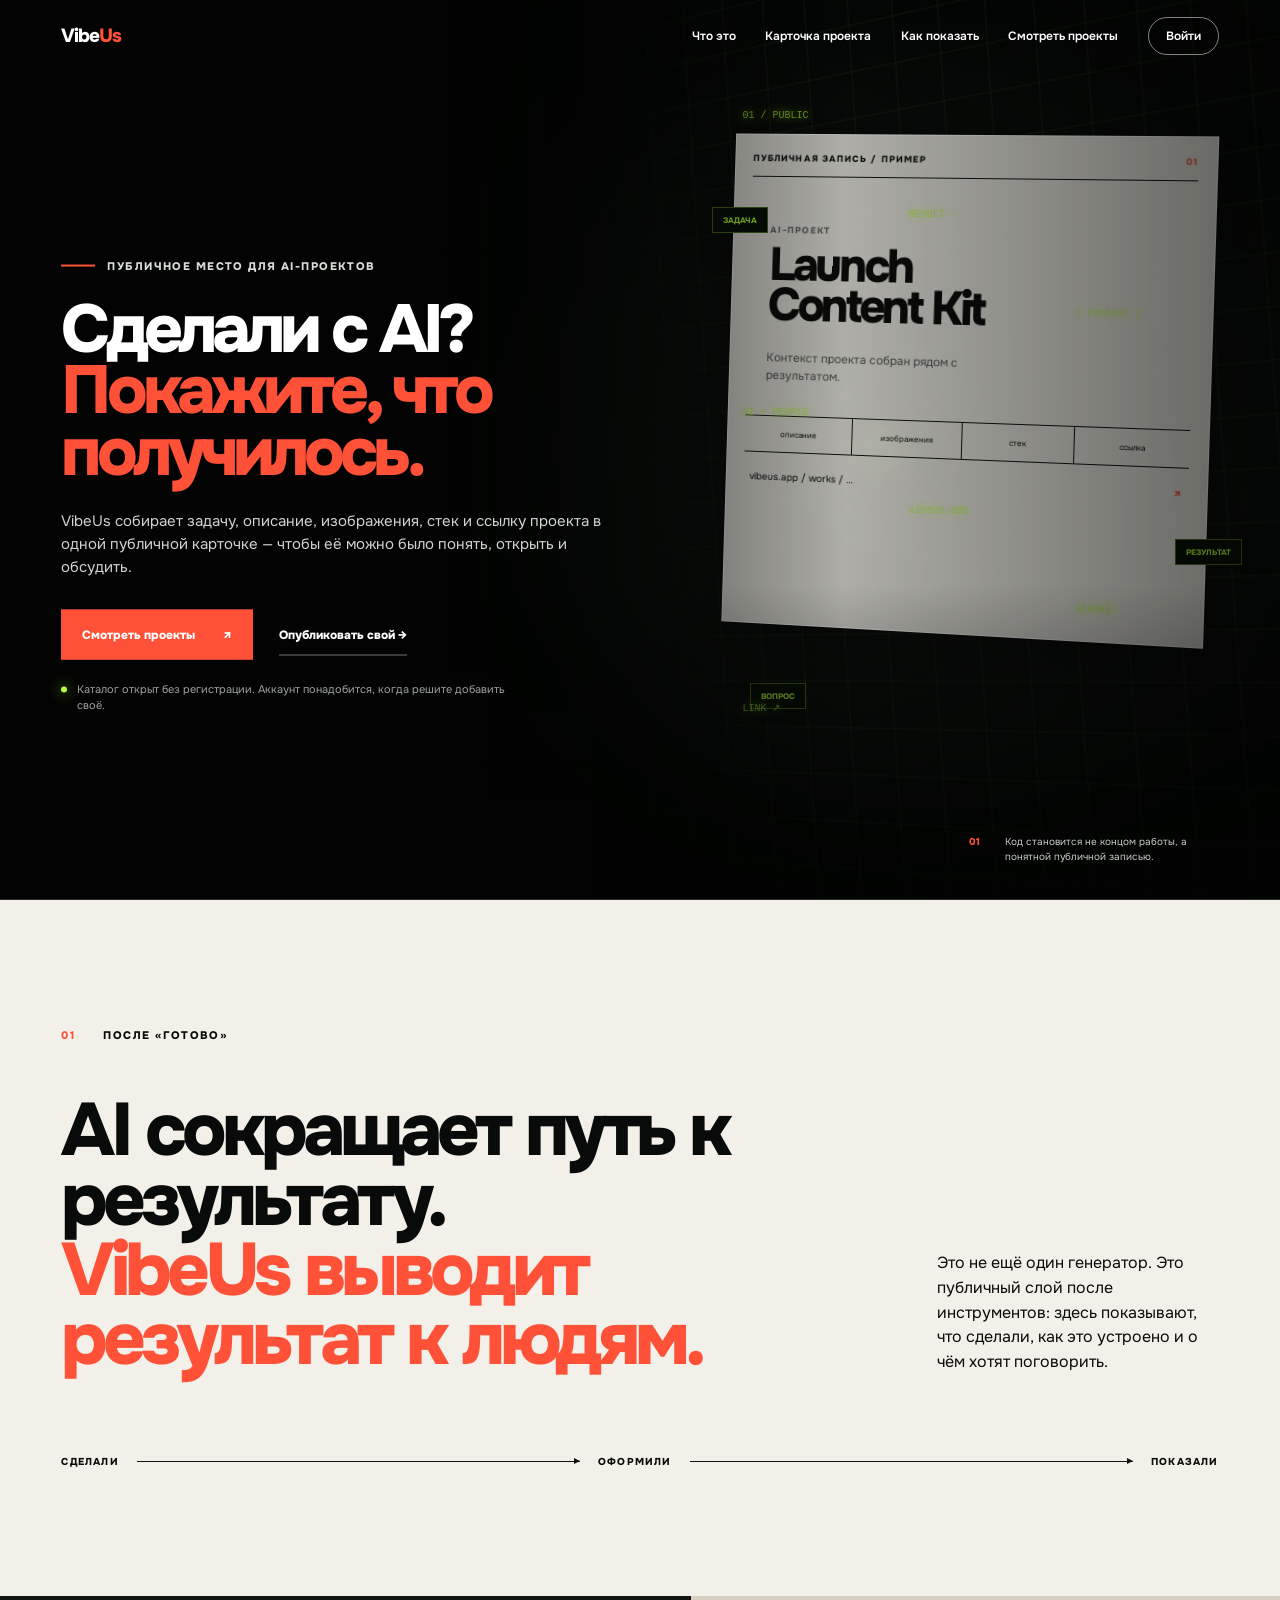
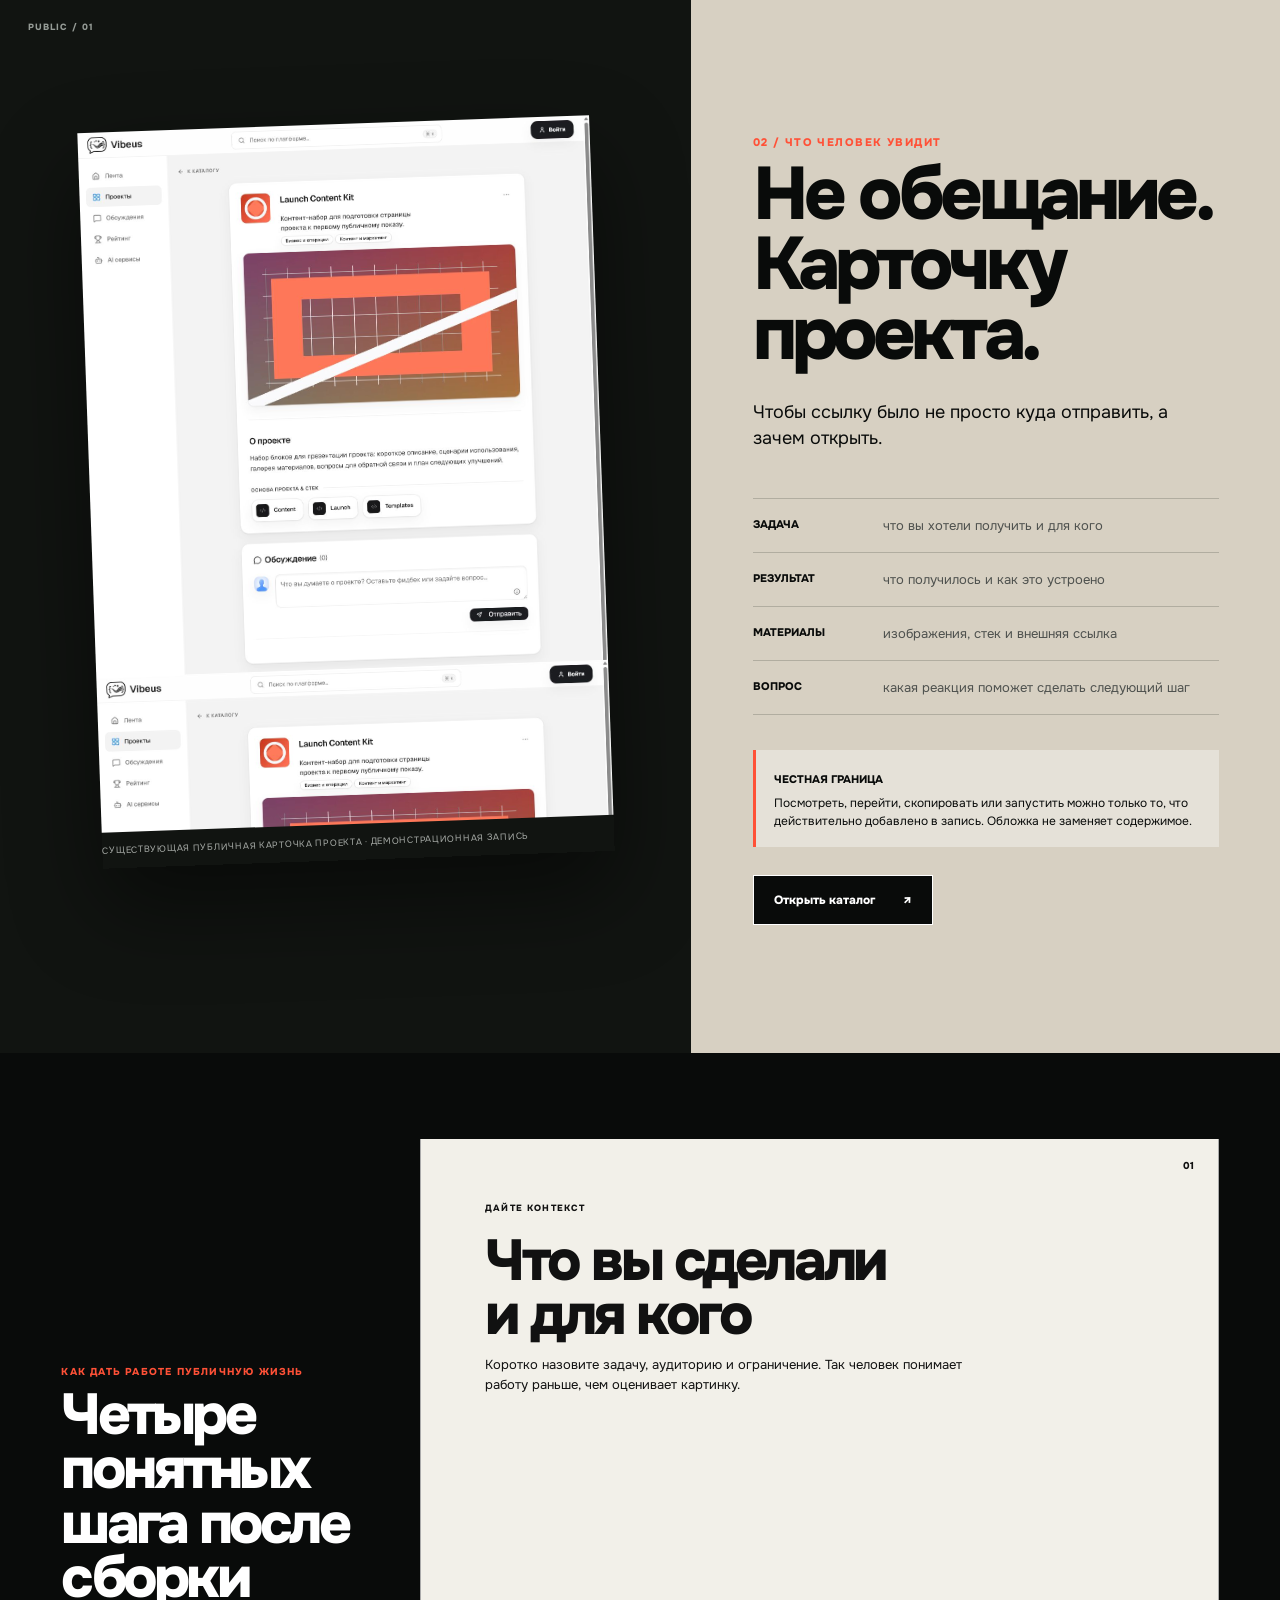
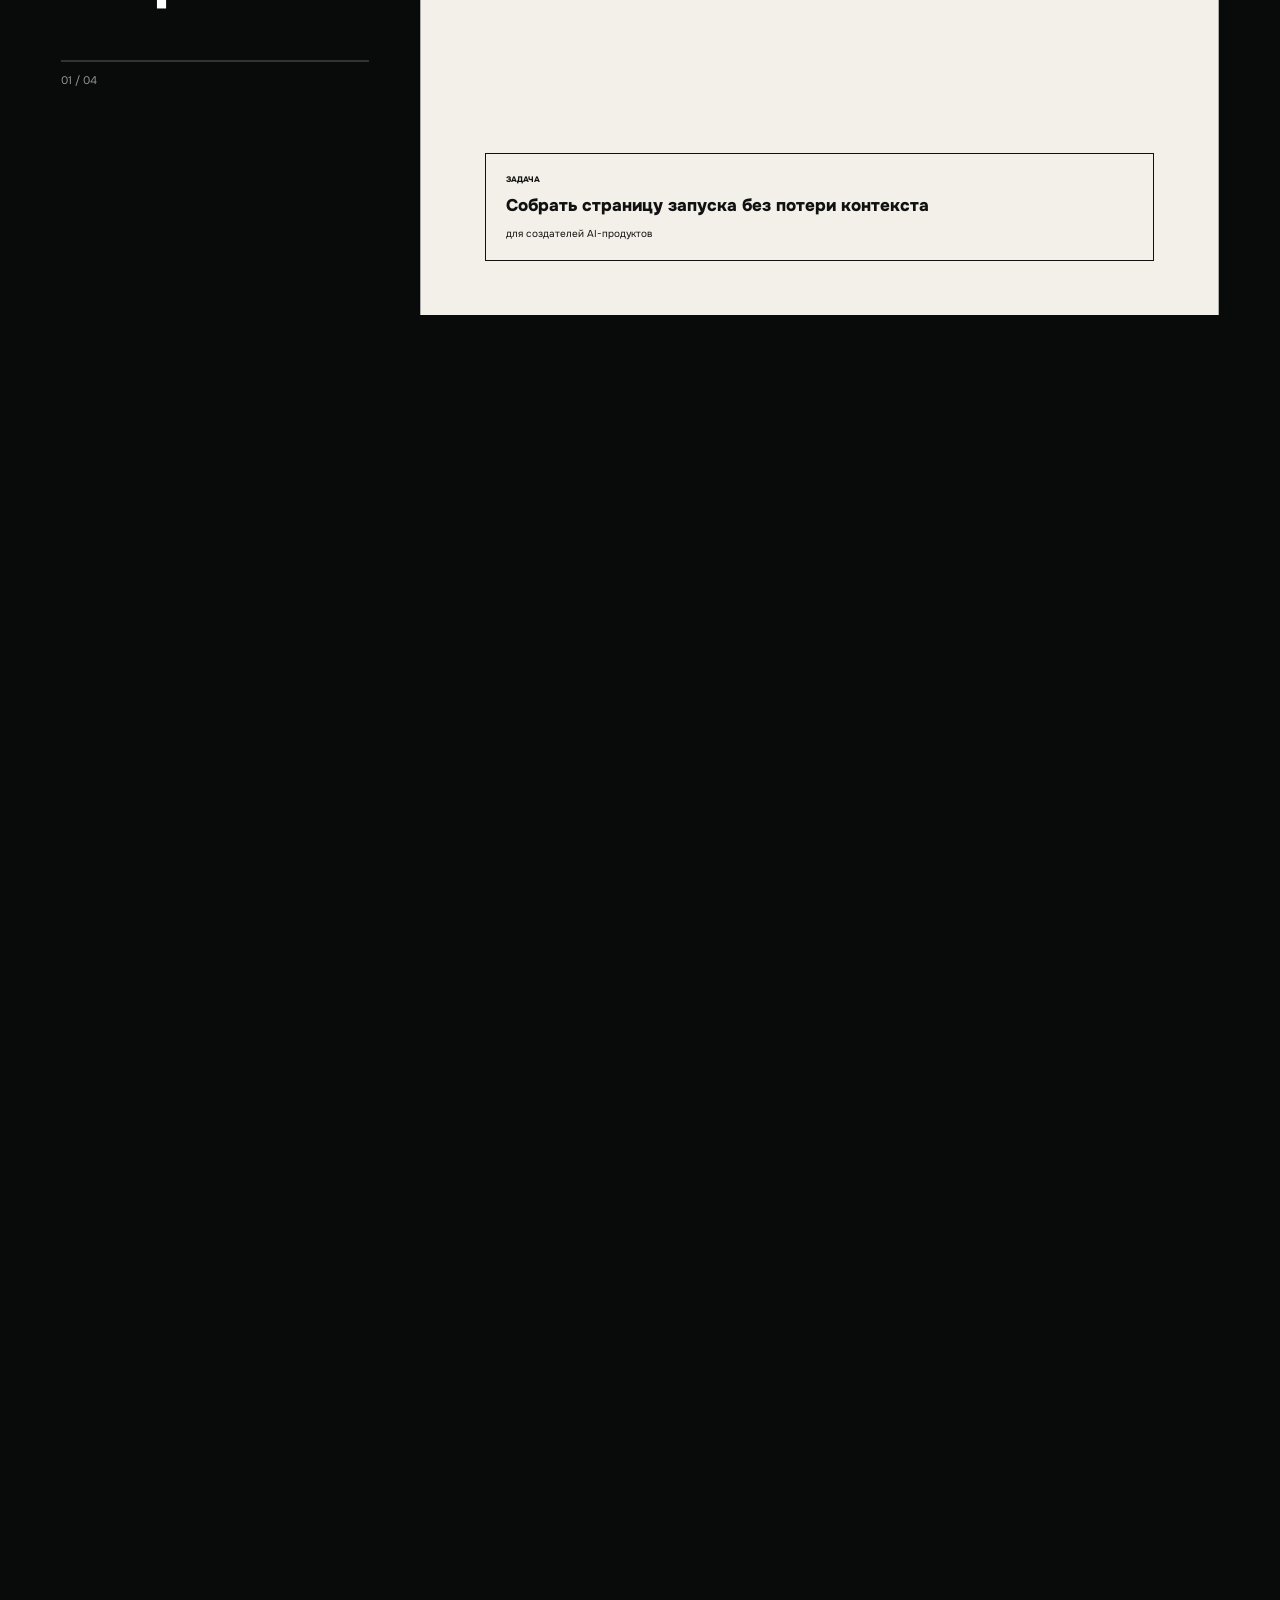
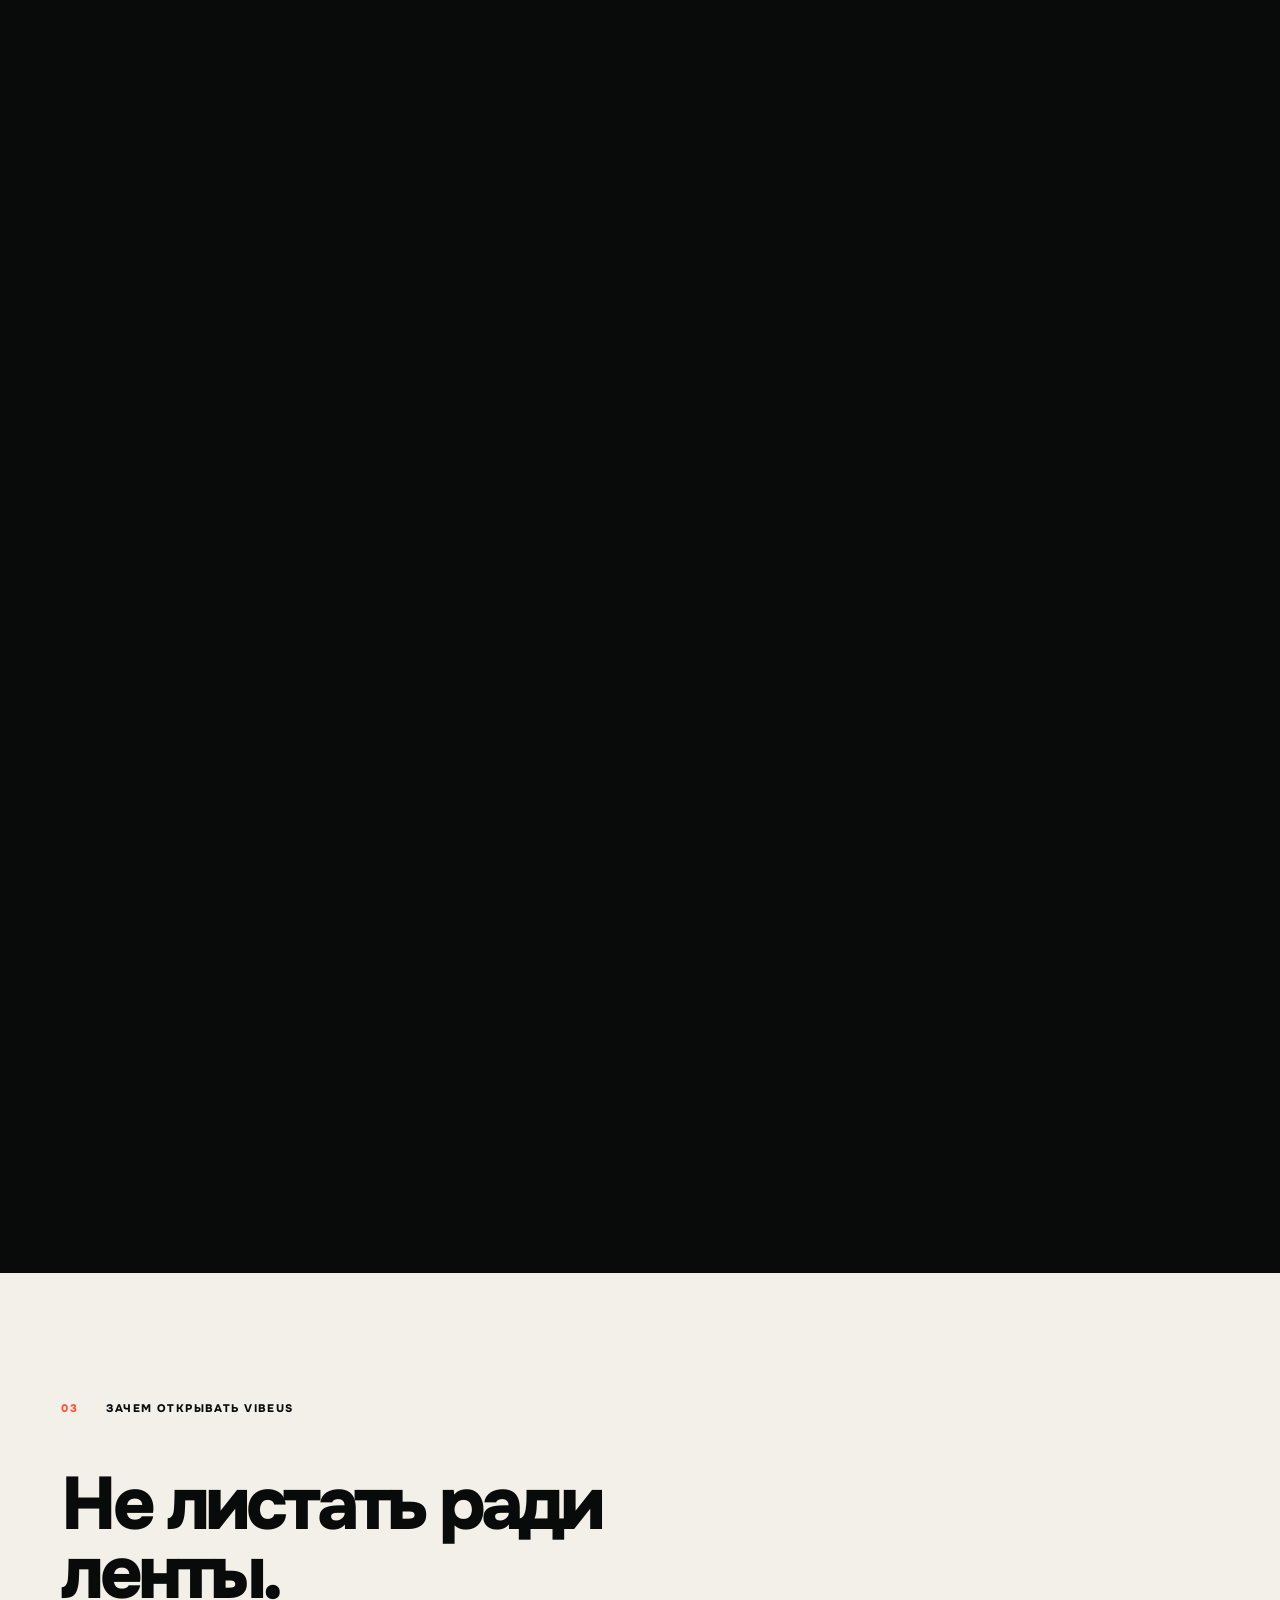
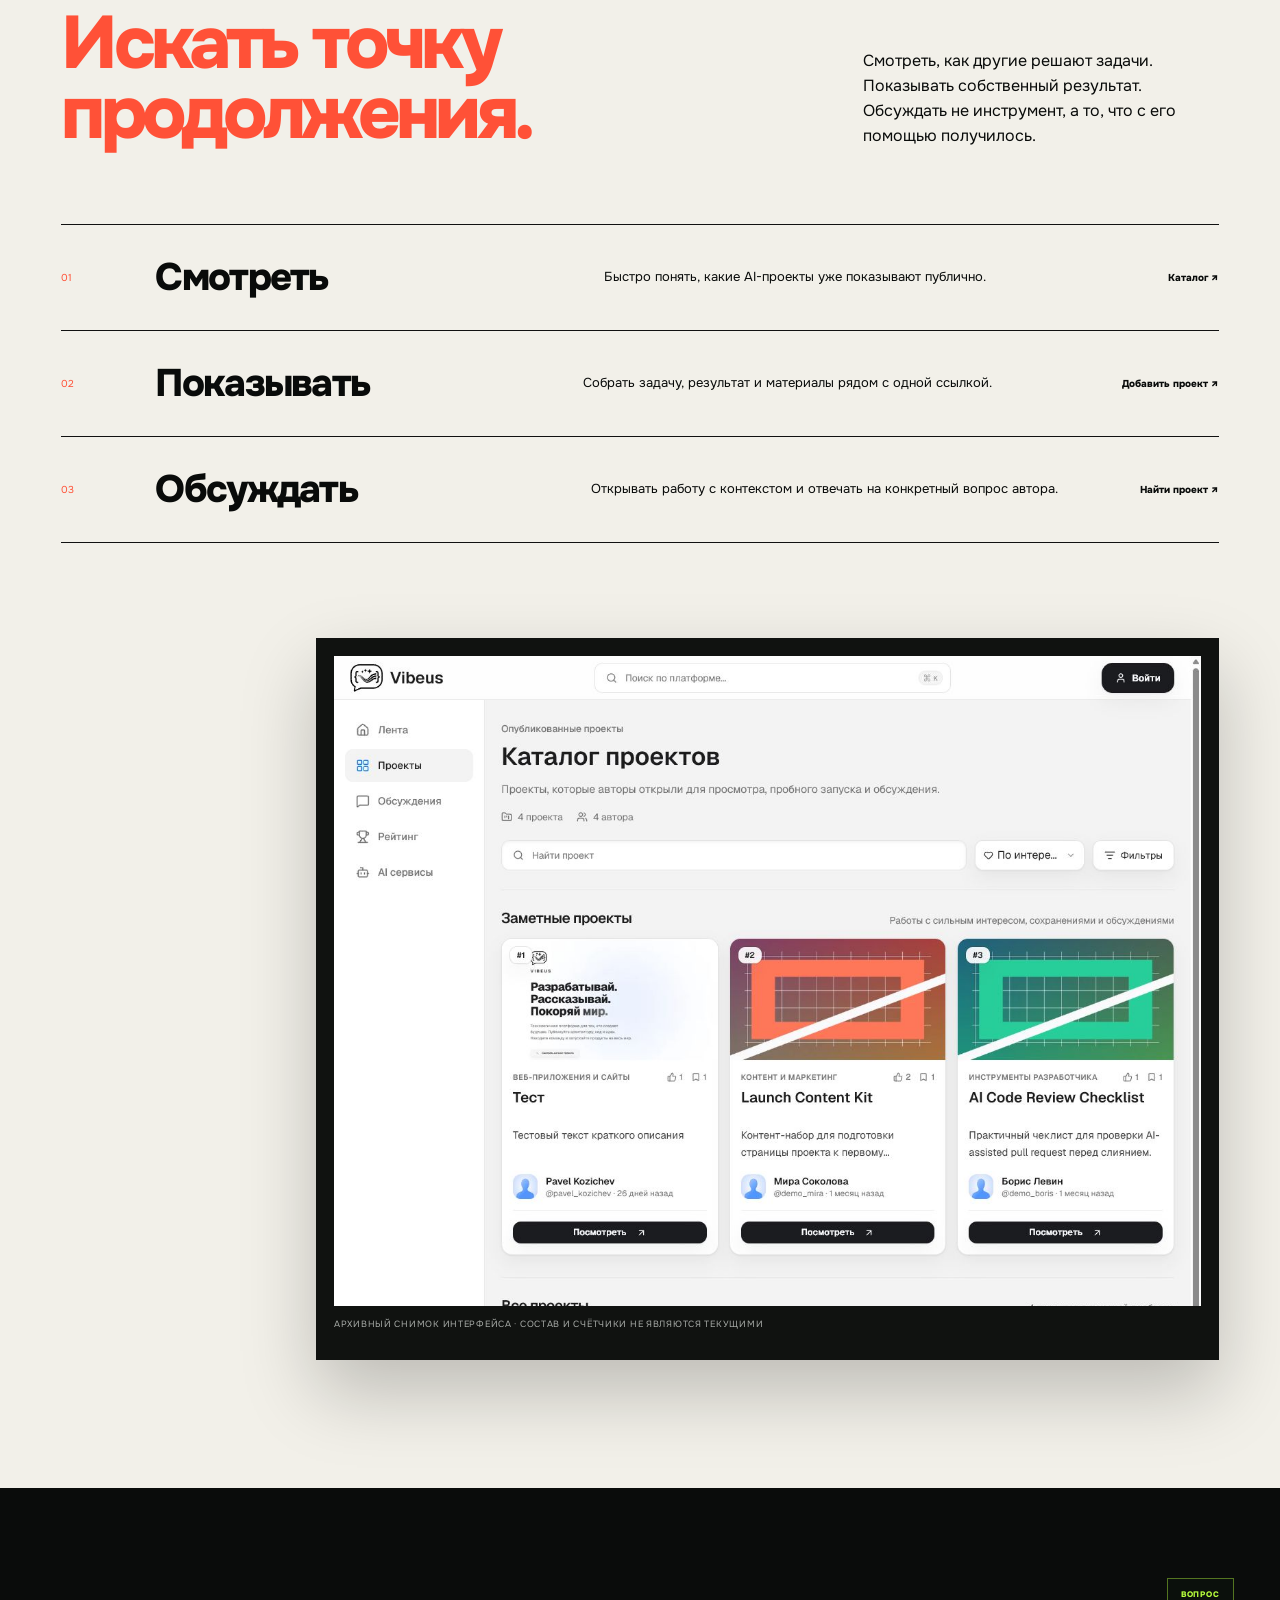
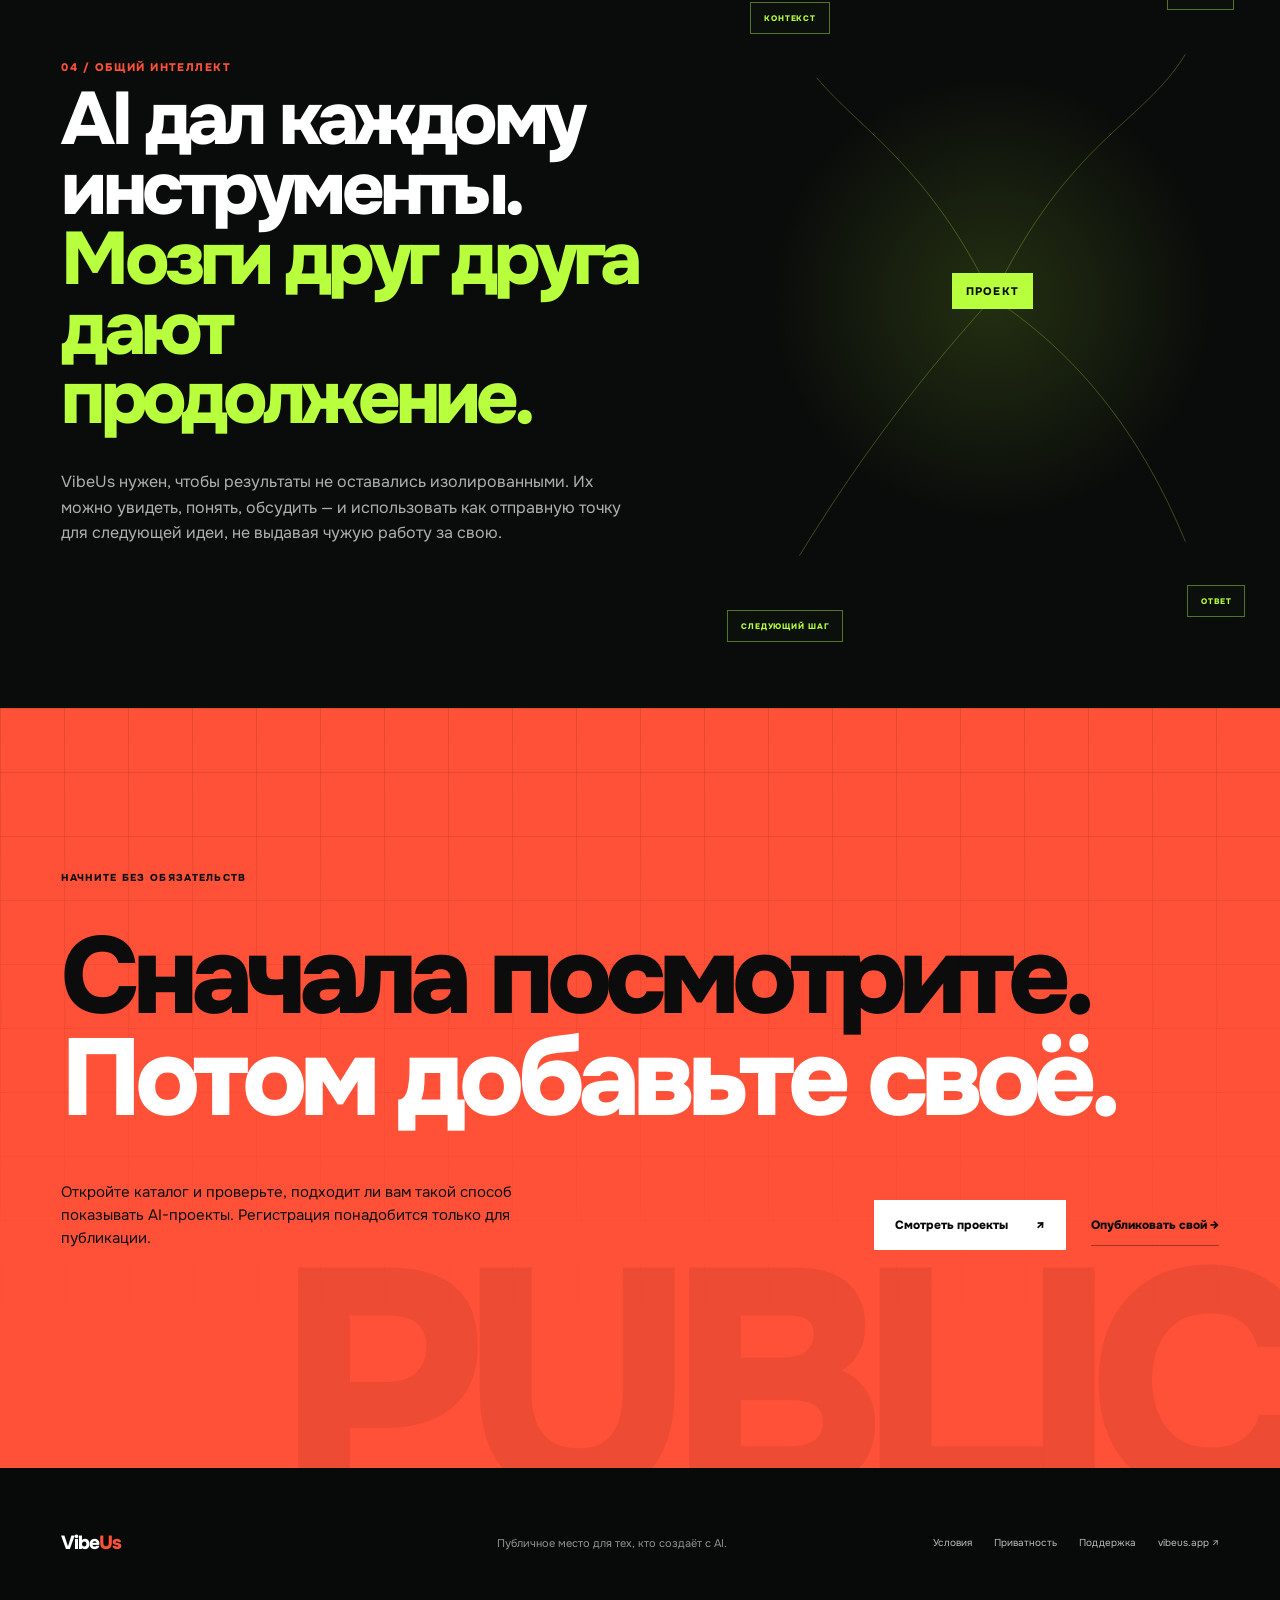
==== commit fd72d47d: "Refresh VibeUs public-life landing" ====
--- a/variants/vibeus-public-life/index.html
+++ b/variants/vibeus-public-life/index.html
@@ -3,10 +3,10 @@
 <head>
   <meta charset="utf-8">
   <meta name="viewport" content="width=device-width, initial-scale=1">
-  <meta name="description" content="VibeUs помогает AI-проектам выйти из личной папки, получить обратную связь и стать частью репутации автора.">
-  <meta name="theme-color" content="#10100f">
-  <title>VibeUs: сделано с AI, усилено людьми</title>
-  <link rel="icon" href="data:image/svg+xml,<svg xmlns=%22http://www.w3.org/2000/svg%22 viewBox=%220 0 100 100%22><rect width=%22100%22 height=%22100%22 rx=%2222%22 fill=%22%23ff5538%22/><path d=%22M22 28h17l11 34 11-34h17L58 76H42z%22 fill=%22white%22/></svg>">
+  <meta name="description" content="VibeUs — публичное место для AI-проектов: покажите задачу, результат, стек и ссылку, чтобы работу можно было понять и обсудить.">
+  <meta name="theme-color" content="#050706">
+  <title>VibeUs — покажите, что получилось с AI</title>
+  <link rel="icon" href="data:image/svg+xml,<svg xmlns=%22http://www.w3.org/2000/svg%22 viewBox=%220 0 100 100%22><rect width=%22100%22 height=%22100%22 rx=%2222%22 fill=%22%23ff5137%22/><path d=%22M22 28h17l11 34 11-34h17L58 76H42z%22 fill=%22white%22/></svg>">
   <link rel="preload" href="assets/onest-800.ttf" as="font" type="font/ttf" crossorigin>
   <link rel="stylesheet" href="styles.css">
   <script src="app.js" defer></script>
@@ -20,9 +20,10 @@
       <span class="sr-only">Открыть меню</span><i></i><i></i>
     </button>
     <nav class="site-nav" id="site-nav" aria-label="Основная навигация" data-nav>
-      <a href="#path">Как это работает</a>
-      <a href="#projects">Проекты</a>
-      <a href="#people">Сообщество</a>
+      <a href="#about">Что это</a>
+      <a href="#record">Карточка проекта</a>
+      <a href="#path">Как показать</a>
+      <a href="https://vibeus.app/catalog">Смотреть проекты</a>
       <a class="nav-cta" href="https://vibeus.app/auth">Войти</a>
     </nav>
   </header>
@@ -31,132 +32,166 @@
     <section class="hero" id="top" aria-labelledby="hero-title">
       <div class="hero-media" aria-hidden="true">
         <canvas class="code-rain" data-code-rain></canvas>
-        <div class="code-grid"></div>
-        <div class="breach breach-one"><span>PROJECT</span></div>
-        <div class="breach breach-two"><span>BUILD</span></div>
-        <div class="breach breach-three"><span>PUBLIC</span></div>
-        <div class="quantum-core"><i></i><i></i><i></i><b>IDEA</b></div>
-        <div class="quantum-label quantum-label-a">AUTHOR</div>
-        <div class="quantum-label quantum-label-b">REACTION</div>
-        <div class="quantum-label quantum-label-c">PROJECT</div>
-        <div class="black-hole"><div class="event-horizon"></div><div class="accretion"></div><div class="light-bend"></div></div>
+        <div class="code-plane"></div>
+        <div class="breach-field"><i></i><i></i><i></i></div>
+        <div class="quantum-field"><i></i><i></i><i></i><i></i><b></b></div>
+        <div class="black-hole"><div class="light-bend"></div><div class="accretion"></div><div class="event-horizon"></div></div>
+        <div class="field-label field-label-a">ЗАДАЧА</div>
+        <div class="field-label field-label-b">РЕЗУЛЬТАТ</div>
+        <div class="field-label field-label-c">ВОПРОС</div>
+        <div class="hero-passport">
+          <div class="passport-head"><span>ПУБЛИЧНАЯ ЗАПИСЬ / ПРИМЕР</span><b>01</b></div>
+          <div class="passport-body">
+            <p>AI-ПРОЕКТ</p>
+            <strong>Launch<br>Content Kit</strong>
+            <small>Контекст проекта собран рядом с результатом.</small>
+          </div>
+          <div class="passport-fields"><span>описание</span><span>изображения</span><span>стек</span><span>ссылка</span></div>
+          <div class="passport-route">vibeus.app / works / … <b>↗</b></div>
+        </div>
         <div class="code-foreground" data-code-foreground></div>
       </div>
       <div class="hero-shade" aria-hidden="true"></div>
+
       <div class="hero-copy">
-        <p class="hero-kicker" data-hero-kicker>Из кода в реальный мир</p>
-        <h1 id="hero-title">Сделано с AI.<br><em>Усилено людьми.</em></h1>
-        <p class="hero-lead">Покажите проект, получите обратную связь и превратите результат в репутацию.</p>
+        <p class="hero-kicker" data-hero-kicker>Публичное место для AI-проектов</p>
+        <h1 id="hero-title"><span data-hero-line-one>Сделали с AI?</span><em data-hero-line-two>Покажите, что получилось.</em></h1>
+        <p class="hero-lead" data-hero-lead>VibeUs собирает задачу, описание, изображения, стек и ссылку проекта в одной публичной карточке — чтобы её можно было понять, открыть и обсудить.</p>
         <div class="hero-actions">
-          <a class="button button-primary" href="https://vibeus.app/auth">Войти и опубликовать <span aria-hidden="true">↗</span></a>
-          <a class="text-link" href="https://vibeus.app/catalog">Смотреть проекты <span aria-hidden="true">→</span></a>
+          <a class="button button-primary" href="https://vibeus.app/catalog">Смотреть проекты <span aria-hidden="true">↗</span></a>
+          <a class="text-link" href="https://vibeus.app/auth">Опубликовать свой <span aria-hidden="true">→</span></a>
         </div>
+        <p class="hero-receipt"><i aria-hidden="true"></i>Каталог открыт без регистрации. Аккаунт понадобится, когда решите добавить своё.</p>
       </div>
-      <div class="hero-note" aria-label="Смысл VibeUs">
+
+      <div class="hero-note">
         <span>01</span>
-        <p>AI сокращает путь до результата.<br>Люди открывают путь дальше.</p>
+        <p data-hero-note>Публичная карточка сохраняет контекст рядом с самой работой.</p>
       </div>
     </section>
 
-    <section class="manifesto section-pad" aria-labelledby="manifesto-title">
-      <div class="manifesto-index" aria-hidden="true">/ ПОСЛЕ</div>
-      <div class="manifesto-copy">
-        <h2 id="manifesto-title">Сделать стало проще.<br>Быть замеченным <span>нет.</span></h2>
-        <p>Можно собрать приложение за вечер. Но без людей оно останется ссылкой в переписке, папкой на диске или вкладкой, к которой никто не вернётся.</p>
+    <section class="orientation section-pad" id="about" aria-labelledby="orientation-title">
+      <div class="section-label"><span>01</span><p>После «готово»</p></div>
+      <div class="orientation-copy">
+        <h2 id="orientation-title">AI сокращает путь к результату.<br><em>VibeUs выводит результат к людям.</em></h2>
+        <p>Это не ещё один генератор. Это публичный слой после инструментов: здесь показывают, что сделали, как это устроено и о чём хотят поговорить.</p>
       </div>
-      <div class="manifesto-mark" aria-hidden="true">V</div>
+      <div class="relay-line" aria-hidden="true"><span>СДЕЛАЛИ</span><i></i><span>ОФОРМИЛИ</span><i></i><span>ПОКАЗАЛИ</span></div>
+    </section>
+
+    <section class="record" id="record" aria-labelledby="record-title">
+      <div class="record-visual">
+        <div class="record-index" aria-hidden="true">PUBLIC / 01</div>
+        <figure class="product-sheet">
+          <img src="assets/vibeus-project.png" alt="Пример публичной страницы проекта Launch Content Kit на VibeUs" loading="lazy">
+          <figcaption>Существующая публичная карточка проекта · демонстрационная запись</figcaption>
+        </figure>
+      </div>
+      <div class="record-copy section-pad">
+        <p class="section-index">02 / Что человек увидит</p>
+        <h2 id="record-title">Не обещание.<br>Карточку проекта.</h2>
+        <p class="record-intro">Чтобы ссылку было не просто куда отправить, а зачем открыть.</p>
+        <dl class="record-fields">
+          <div><dt>Задача</dt><dd>что вы хотели получить и для кого</dd></div>
+          <div><dt>Результат</dt><dd>что получилось и как это устроено</dd></div>
+          <div><dt>Материалы</dt><dd>изображения, стек и внешняя ссылка</dd></div>
+          <div><dt>Вопрос</dt><dd>какая реакция поможет сделать следующий шаг</dd></div>
+        </dl>
+        <aside class="availability-note"><b>Честная граница</b><p>Посмотреть, перейти, скопировать или запустить можно только то, что действительно добавлено в запись. Обложка не заменяет содержимое.</p></aside>
+        <a class="button button-dark" href="https://vibeus.app/catalog">Открыть каталог <span aria-hidden="true">↗</span></a>
+      </div>
     </section>
 
     <section class="journey" id="path" aria-labelledby="journey-title" data-journey>
       <div class="journey-sticky">
         <div class="journey-head">
-          <p>Что происходит после «готово»</p>
-          <h2 id="journey-title">Проект выходит<br>в публичную жизнь</h2>
+          <p>Как дать работе публичную жизнь</p>
+          <h2 id="journey-title">Четыре понятных<br>шага после сборки</h2>
           <div class="journey-progress" aria-hidden="true"><i data-progress></i></div>
+          <p class="journey-status" aria-live="polite"><span data-step-current>01</span> / 04</p>
         </div>
         <div class="journey-window">
           <div class="journey-track" data-track>
-            <article class="step step-one">
+            <article class="step">
               <span class="step-number">01</span>
-              <div><p class="step-label">Создайте</p><h3>Есть работа,<br>которой вы гордитесь</h3></div>
-              <p class="step-note">От идеи до работающего результата с любым набором AI-инструментов.</p>
-              <div class="artifact artifact-private" aria-hidden="true"><span>private/build_07</span><i></i><i></i><i></i></div>
+              <div><p class="step-label">Дайте контекст</p><h3>Что вы сделали<br>и для кого</h3></div>
+              <p class="step-note">Коротко назовите задачу, аудиторию и ограничение. Так человек понимает работу раньше, чем оценивает картинку.</p>
+              <div class="context-specimen" aria-hidden="true"><span>ЗАДАЧА</span><strong>Собрать страницу запуска без потери контекста</strong><i>для создателей AI-продуктов</i></div>
             </article>
-            <article class="step step-two">
+            <article class="step">
               <span class="step-number">02</span>
-              <div><p class="step-label">Покажите</p><h3>Дайте проекту<br>публичный адрес</h3></div>
-              <p class="step-note">Описание, стек, изображения и прямая ссылка собраны в одном месте.</p>
-              <figure class="screen-fragment"><img src="assets/vibeus-project.png" alt="Страница проекта Launch Content Kit на VibeUs" loading="lazy"></figure>
+              <div><p class="step-label">Покажите результат</p><h3>Не макет обещания.<br>Саму работу.</h3></div>
+              <p class="step-note">Добавьте изображения, стек и рабочую ссылку. Если доступен только просмотр — обозначьте это прямо.</p>
+              <figure class="screen-fragment"><img src="assets/vibeus-project.png" alt="Фрагмент страницы проекта на VibeUs" loading="lazy"></figure>
             </article>
-            <article class="step step-three">
+            <article class="step">
               <span class="step-number">03</span>
-              <div><p class="step-label">Обсудите</p><h3>Получите реакцию,<br>а не тишину</h3></div>
-              <p class="step-note">Комментарии, поддержка и сохранения показывают, что действительно цепляет людей.</p>
-              <div class="reaction-stack" aria-label="Виды реакции на проект"><span>Комментарий</span><span>Поддержка</span><span>Сохранение</span></div>
+              <div><p class="step-label">Задайте вопрос</p><h3>Не «ну как?».<br>Что проверить дальше?</h3></div>
+              <p class="step-note">Один конкретный вопрос даёт людям основу для предметного ответа. Реакция остаётся возможностью, а не обещанием.</p>
+              <blockquote class="question-specimen">«Понятно ли из первого экрана, для кого этот инструмент и что произойдёт после запуска?»</blockquote>
             </article>
-            <article class="step step-four">
+            <article class="step">
               <span class="step-number">04</span>
-              <div><p class="step-label">Растите</p><h3>Каждый проект<br>работает на вас</h3></div>
-              <p class="step-note">Портфолио, рейтинг и связи превращают отдельные эксперименты в репутацию автора.</p>
-              <div class="author-orbit" aria-hidden="true"><b>вы</b><span>проект</span><span>обсуждение</span><span>связь</span></div>
+              <div><p class="step-label">Отправьте ссылку</p><h3>Один публичный адрес.<br>Весь нужный контекст.</h3></div>
+              <p class="step-note">Покажите запись коллегам, клиентам или сообществу. Им не нужно восстанавливать историю проекта из переписки.</p>
+              <div class="route-specimen" aria-hidden="true"><span>PUBLIC</span><strong>vibeus.app/works/…</strong><i>задача · результат · вопрос ↗</i></div>
             </article>
           </div>
         </div>
       </div>
     </section>
 
-    <section class="projects section-pad" id="projects" aria-labelledby="projects-title">
-      <div class="section-intro">
-        <p class="section-index">02 / Уже внутри</p>
-        <h2 id="projects-title">Не обещание.<br>Живые проекты.</h2>
-        <p>Авторы уже открывают свои работы для просмотра, запуска и обсуждения.</p>
+    <section class="reasons section-pad" id="projects" aria-labelledby="reasons-title">
+      <div class="section-label"><span>03</span><p>Зачем открывать VibeUs</p></div>
+      <div class="reasons-head">
+        <h2 id="reasons-title">Не листать ради ленты.<br><em>Искать точку продолжения.</em></h2>
+        <p>Смотреть, как другие решают задачи. Показывать собственный результат. Обсуждать не инструмент, а то, что с его помощью получилось.</p>
       </div>
-      <div class="catalog-stage">
-        <figure class="catalog-shot">
-          <img src="assets/vibeus-catalog.png" alt="Каталог проектов VibeUs" loading="lazy">
-          <figcaption>Актуальный каталог VibeUs</figcaption>
-        </figure>
-        <div class="project-list">
-          <a href="https://vibeus.app/works/launch-content-kit-df8941b5"><span>01</span><strong>Launch Content Kit</strong><i>Контент</i></a>
-          <a href="https://vibeus.app/works/ai-code-review-checklist-929d9281"><span>02</span><strong>AI Code Review Checklist</strong><i>Инструменты разработчика</i></a>
-          <a href="https://vibeus.app/works/prompt-sprint-planner-7cb8f67c"><span>03</span><strong>Prompt Sprint Planner</strong><i>Продуктивность</i></a>
-          <a href="https://vibeus.app/catalog"><span>04</span><strong>Следующий может быть вашим</strong><i>Открыть VibeUs</i></a>
-        </div>
+      <div class="reason-list">
+        <a href="https://vibeus.app/catalog"><span>01</span><strong>Смотреть</strong><p>Быстро понять, какие AI-проекты уже показывают публично.</p><i>Каталог ↗</i></a>
+        <a href="https://vibeus.app/auth"><span>02</span><strong>Показывать</strong><p>Собрать задачу, результат и материалы рядом с одной ссылкой.</p><i>Добавить проект ↗</i></a>
+        <a href="https://vibeus.app/catalog"><span>03</span><strong>Обсуждать</strong><p>Открывать работу с контекстом и отвечать на конкретный вопрос автора.</p><i>Найти проект ↗</i></a>
       </div>
+      <figure class="catalog-window">
+        <img src="assets/vibeus-catalog.png" alt="Каталог публичных проектов VibeUs" loading="lazy">
+        <figcaption>Архивный снимок интерфейса · состав и счётчики не являются текущими</figcaption>
+      </figure>
     </section>
 
-    <section class="people" id="people" aria-labelledby="people-title">
-      <div class="people-copy section-pad">
-        <p class="section-index">03 / Люди</p>
-        <h2 id="people-title">Не лента ради ленты.<br><span>Среда для движения.</span></h2>
-        <p>Здесь встречаются те, кто уже сделал, те, кто может подсказать, и те, с кем получится сделать больше.</p>
-        <a class="button button-dark" href="https://vibeus.app/auth">Стать частью VibeUs <span aria-hidden="true">↗</span></a>
+    <section class="collective" id="people" aria-labelledby="collective-title">
+      <div class="collective-copy section-pad">
+        <p class="section-index">04 / Общий интеллект</p>
+        <h2 id="collective-title">AI дал каждому инструменты.<br><span>Мозги друг друга дают продолжение.</span></h2>
+        <p>VibeUs нужен, чтобы результаты не оставались изолированными. Их можно увидеть, понять, обсудить — и использовать как отправную точку для следующей идеи, не выдавая чужую работу за свою.</p>
       </div>
-      <div class="people-canvas" aria-hidden="true" data-canvas>
-        <div class="node node-main">ПРОЕКТ</div>
-        <div class="node node-a">совет</div>
-        <div class="node node-b">автор</div>
-        <div class="node node-c">идея</div>
-        <div class="node node-d">связь</div>
-        <svg viewBox="0 0 800 600" preserveAspectRatio="none"><path d="M400 300 C300 180 180 170 115 125M400 300 C530 130 650 150 700 90M400 300 C580 360 665 430 720 505M400 300 C260 390 155 450 90 515"/></svg>
+      <div class="collective-field" aria-hidden="true">
+        <div class="signal signal-main">ПРОЕКТ</div>
+        <div class="signal signal-a">КОНТЕКСТ</div>
+        <div class="signal signal-b">ВОПРОС</div>
+        <div class="signal signal-c">ОТВЕТ</div>
+        <div class="signal signal-d">СЛЕДУЮЩИЙ ШАГ</div>
+        <svg viewBox="0 0 800 700" preserveAspectRatio="none"><path d="M400 350 C290 210 170 170 95 115M400 350 C535 180 660 165 735 90M400 350 C575 420 675 520 735 610M400 350 C245 455 145 545 65 625"/></svg>
       </div>
     </section>
 
     <section class="final-cta" aria-labelledby="final-title">
-      <div class="final-noise" aria-hidden="true"></div>
-      <p>Ваш проект уже может больше</p>
-      <h2 id="final-title">Хватит хранить<br>сделанное <em>в столе.</em></h2>
+      <div class="final-grid" aria-hidden="true"></div>
+      <p>Начните без обязательств</p>
+      <h2 id="final-title">Сначала посмотрите.<br><em>Потом добавьте своё.</em></h2>
       <div class="final-row">
-        <p>Покажите результат людям, которым интересно не только чем он сделан, но и что он меняет.</p>
-        <a class="button button-light" href="https://vibeus.app/auth">Войти и опубликовать <span aria-hidden="true">↗</span></a>
+        <p>Откройте каталог и проверьте, подходит ли вам такой способ показывать AI-проекты. Регистрация понадобится только для публикации.</p>
+        <div class="final-actions">
+          <a class="button button-light" href="https://vibeus.app/catalog">Смотреть проекты <span aria-hidden="true">↗</span></a>
+          <a class="text-link text-link-dark" href="https://vibeus.app/auth">Опубликовать свой <span aria-hidden="true">→</span></a>
+        </div>
       </div>
-      <div class="final-word" aria-hidden="true">VIBEUS</div>
+      <div class="final-word" aria-hidden="true">PUBLIC</div>
     </section>
   </main>
 
   <footer class="site-footer">
     <a class="brand brand-footer" href="#top">Vibe<span>Us</span></a>
-    <p>Социальная платформа для тех, кто создаёт с AI.</p>
+    <p>Публичное место для тех, кто создаёт с AI.</p>
     <nav class="footer-links" aria-label="Документы и поддержка"><a href="https://vibeus.app/terms">Условия</a><a href="https://vibeus.app/privacy">Приватность</a><a href="https://vibeus.app/support">Поддержка</a><a href="https://vibeus.app/">vibeus.app ↗</a></nav>
   </footer>
 </body>
--- a/variants/vibeus-public-life/styles.css
+++ b/variants/vibeus-public-life/styles.css
@@ -2,68 +2,68 @@
 @font-face{font-family:Onest;src:url('assets/onest-600.ttf') format('truetype');font-weight:600;font-display:swap}
 @font-face{font-family:Onest;src:url('assets/onest-800.ttf') format('truetype');font-weight:800;font-display:swap}
 
-:root{--ink:#10100f;--paper:#f2f0e9;--warm:#d8d1c4;--accent:#ff5538;--line:rgba(16,16,15,.18);--pad:clamp(24px,5vw,82px);--radius:3px;--ease:cubic-bezier(.22,1,.36,1)}
+:root{--ink:#090b0a;--paper:#f2f0e9;--warm:#d7d0c2;--acid:#b8ff3d;--accent:#ff5137;--muted:#aaa9a3;--line:rgba(9,11,10,.18);--pad:clamp(22px,4.8vw,78px);--ease:cubic-bezier(.22,1,.36,1)}
 *{box-sizing:border-box}
 html{scroll-behavior:smooth;background:var(--ink)}
-body{margin:0;font-family:Onest,Arial,sans-serif;color:var(--ink);background:var(--paper);overflow-x:hidden}
-img{display:block;max-width:100%}
-a{color:inherit;text-decoration:none}
-button{font:inherit}
-:focus-visible{outline:2px solid var(--accent);outline-offset:4px}
+body{margin:0;font-family:Onest,Arial,sans-serif;color:var(--ink);background:var(--paper);overflow-x:visible}
+img{display:block;max-width:100%}a{color:inherit;text-decoration:none}button{font:inherit}:focus-visible{outline:2px solid var(--accent);outline-offset:4px}
 .sr-only{position:absolute;width:1px;height:1px;padding:0;margin:-1px;overflow:hidden;clip:rect(0,0,0,0);white-space:nowrap;border:0}
-.skip-link{position:fixed;left:16px;top:-100px;background:white;color:black;padding:12px 16px;z-index:1000}.skip-link:focus{top:16px}
-.section-pad{padding:clamp(90px,12vw,190px) var(--pad)}
-.site-header{position:fixed;top:0;left:0;width:100%;height:78px;padding:0 var(--pad);display:flex;align-items:center;justify-content:space-between;color:#fff;z-index:100;transition:background .35s,color .35s,border .35s}
-.site-header.is-scrolled{background:rgba(242,240,233,.92);color:var(--ink);border-bottom:1px solid var(--line);backdrop-filter:blur(12px)}
-.brand{font-weight:800;font-size:24px;letter-spacing:-.06em}.brand span{color:var(--accent)}
-.site-nav{display:flex;align-items:center;gap:30px;font-size:13px;font-weight:600}.site-nav>a:not(.nav-cta){position:relative}.site-nav>a:not(.nav-cta)::after{content:"";position:absolute;left:0;right:100%;bottom:-6px;height:1px;background:currentColor;transition:right .3s}.site-nav>a:hover::after,.site-nav>a:focus-visible::after{right:0}
-.nav-cta{border:1px solid currentColor;padding:10px 18px;border-radius:999px}
-.menu-button{display:none;background:none;border:0;color:inherit;width:42px;height:42px;padding:10px}.menu-button i{display:block;height:1px;background:currentColor;margin:7px 0;transition:transform .25s}
+.skip-link{position:fixed;z-index:1000;left:16px;top:12px;padding:12px 16px;background:#fff;color:#000;transform:translateY(-150%);transition:.2s}.skip-link:focus{transform:none}
 
-.hero{position:relative;min-height:100svh;background:#171714;color:#fff;display:flex;align-items:flex-end;padding:140px var(--pad) 70px;overflow:hidden}
-.hero-media,.hero-shade{position:absolute;inset:0}.hero-media{overflow:hidden;background:#030604;perspective:900px;animation:hero-in 1.3s var(--ease) both}.hero-shade{background:radial-gradient(circle at 72% 46%,transparent 0 17%,rgba(3,6,4,.18) 42%,rgba(3,6,4,.9) 82%),linear-gradient(90deg,rgba(3,6,4,.92) 0%,rgba(3,6,4,.48) 52%,rgba(3,6,4,.18) 100%);pointer-events:none}.code-rain{position:absolute;inset:0;width:100%;height:100%;opacity:.82}.code-grid{position:absolute;inset:-20%;background-image:linear-gradient(rgba(80,255,119,.07) 1px,transparent 1px),linear-gradient(90deg,rgba(80,255,119,.07) 1px,transparent 1px);background-size:54px 54px;transform:rotateX(68deg) translateY(32%) scale(1.4);transform-origin:center bottom;mask-image:linear-gradient(to top,#000,transparent 72%)}
-.breach{position:absolute;width:clamp(115px,12vw,205px);aspect-ratio:1.5;background:linear-gradient(135deg,rgba(90,255,126,.16),rgba(7,21,11,.95));border:1px solid rgba(112,255,142,.55);box-shadow:0 0 45px rgba(50,255,95,.2),inset 0 0 40px rgba(83,255,122,.08);display:grid;place-items:center;color:#9bffae;font-size:10px;letter-spacing:.2em;transform-style:preserve-3d;backdrop-filter:blur(4px)}.breach::before,.breach::after{content:"";position:absolute;inset:0;border:1px solid rgba(111,255,141,.2);transform:translateZ(-35px) translate(20px,16px)}.breach::after{transform:translateZ(-70px) translate(40px,32px);opacity:.45}.breach-one{right:10%;top:22%;transform:rotateY(-24deg) rotateX(10deg) translateZ(120px);animation:float-one 7s ease-in-out infinite}.breach-two{right:27%;bottom:14%;transform:rotateY(28deg) rotateZ(-8deg) translateZ(220px);animation:float-two 8.5s ease-in-out infinite}.breach-three{right:3%;bottom:22%;width:clamp(80px,8vw,140px);transform:rotateY(-32deg) rotateZ(12deg) translateZ(310px);animation:float-three 6s ease-in-out infinite}.code-foreground{position:absolute;inset:0;z-index:5;pointer-events:none;overflow:hidden}.code-particle{position:absolute;color:#80ff97;font:600 11px/1 Onest,monospace;letter-spacing:.08em;text-shadow:0 0 10px rgba(82,255,116,.9);opacity:0;animation:breakthrough var(--duration) linear var(--delay) infinite}.code-particle.is-hot{font-size:15px;color:#c0ffca;text-shadow:0 0 16px #53ff72}
-.quantum-core,.quantum-label,.black-hole{display:none}
-body.hero-quantum .hero-media{background:radial-gradient(circle at 70% 48%,#0c2130 0,#07121c 25%,#020609 68%)}body.hero-quantum .hero-shade{background:linear-gradient(90deg,rgba(2,6,9,.93),rgba(2,6,9,.32) 64%,rgba(2,6,9,.12))}body.hero-quantum .breach,body.hero-quantum .code-grid{display:none}body.hero-quantum .code-rain{opacity:1}body.hero-quantum .quantum-core{display:grid;position:absolute;right:16%;top:50%;width:clamp(220px,26vw,430px);aspect-ratio:1;transform:translateY(-50%);place-items:center;border-radius:50%;border:1px solid rgba(151,222,255,.18);box-shadow:0 0 120px rgba(53,160,211,.12);animation:quantum-breathe 7s ease-in-out infinite}.quantum-core i{position:absolute;border:1px solid rgba(149,225,255,.4);border-radius:50%;width:72%;height:36%;transform:rotate(18deg);box-shadow:0 0 30px rgba(96,209,255,.08)}.quantum-core i:nth-child(2){transform:rotate(78deg);width:88%;height:31%}.quantum-core i:nth-child(3){transform:rotate(138deg);width:65%;height:43%;border-color:rgba(255,119,75,.5)}.quantum-core b{width:68px;aspect-ratio:1;border-radius:50%;display:grid;place-items:center;background:#fff;color:#061018;font-size:10px;letter-spacing:.12em;box-shadow:0 0 55px rgba(255,255,255,.75)}body.hero-quantum .quantum-label{display:block;position:absolute;right:8%;top:20%;font-size:10px;letter-spacing:.18em;color:#a8e7ff;border:1px solid rgba(168,231,255,.28);padding:10px 14px;animation:label-drift 6s ease-in-out infinite}.quantum-label-b{right:37%!important;top:auto!important;bottom:17%}.quantum-label-c{right:3%!important;top:68%!important;animation-delay:-3s!important}
-body.hero-singularity .hero-media{background:radial-gradient(circle at 74% 49%,#000 0 12%,#120804 12.5%,#020202 28%,#000 70%)}body.hero-singularity .hero-shade{background:linear-gradient(90deg,rgba(0,0,0,.94),rgba(0,0,0,.36) 62%,rgba(0,0,0,.05))}body.hero-singularity .breach,body.hero-singularity .code-grid{display:none}body.hero-singularity .code-rain{opacity:.88}body.hero-singularity .black-hole{display:block;position:absolute;right:7%;top:50%;width:clamp(330px,42vw,720px);aspect-ratio:1;transform:translateY(-50%);border-radius:50%;filter:drop-shadow(0 0 80px rgba(255,95,40,.16))}.event-horizon{position:absolute;inset:28%;border-radius:50%;background:#000;box-shadow:0 0 26px #000,0 0 70px rgba(255,118,61,.35);z-index:3}.accretion{position:absolute;inset:15%;border-radius:50%;background:conic-gradient(from 20deg,transparent 0 9%,#ff5a2b 13%,#ffd4a8 17%,transparent 22% 48%,#7d200e 58%,#ff9e5e 65%,transparent 72%);filter:blur(5px);transform:rotateX(66deg) rotateZ(-12deg);box-shadow:0 0 50px rgba(255,83,33,.25);animation:accretion-spin 12s linear infinite}.light-bend{position:absolute;inset:7%;border-radius:50%;border:1px solid rgba(255,154,94,.32);transform:rotateX(68deg) rotateZ(-12deg);box-shadow:0 -8px 45px rgba(255,166,110,.22),inset 0 10px 50px rgba(255,83,33,.08);animation:light-pulse 5s ease-in-out infinite}
-body.hero-quantum .code-particle{color:#a8e7ff;text-shadow:0 0 14px rgba(112,215,255,.85)}body.hero-singularity .code-particle{color:#ffad7a;text-shadow:0 0 14px rgba(255,91,38,.85)}
-.hero-copy{position:relative;z-index:2;width:min(900px,70vw)}
-.hero-kicker{font-size:12px;font-weight:600;letter-spacing:.14em;text-transform:uppercase;margin:0 0 30px;display:flex;align-items:center;gap:12px}.hero-kicker::before{content:"";width:42px;height:2px;background:var(--accent)}
-.hero h1{font-size:clamp(58px,8.1vw,132px);line-height:.86;letter-spacing:-.075em;margin:0;max-width:1050px;font-weight:800}.hero h1 em{font-style:normal;color:var(--accent)}
-.hero-lead{font-size:clamp(16px,1.5vw,22px);line-height:1.45;max-width:640px;margin:34px 0 0;color:rgba(255,255,255,.82)}
-.hero-actions{display:flex;align-items:center;gap:30px;margin-top:36px}.button{display:inline-flex;align-items:center;justify-content:space-between;gap:28px;min-height:56px;padding:0 24px;border-radius:var(--radius);font-size:14px;font-weight:600;transition:transform .25s var(--ease),background .25s,color .25s}.button:hover{transform:translateY(-3px)}.button-primary{background:var(--accent);color:#fff}.text-link{font-size:14px;font-weight:600;border-bottom:1px solid rgba(255,255,255,.45);padding:8px 0}
-.hero-note{position:absolute;right:var(--pad);bottom:70px;z-index:2;display:flex;gap:18px;align-items:flex-start;font-size:12px;line-height:1.5;color:rgba(255,255,255,.7)}.hero-note span{color:var(--accent);font-weight:800}.hero-note p{margin:0}
-@keyframes hero-in{from{opacity:0;transform:scale(1.04)}to{opacity:1;transform:scale(1)}}
-@keyframes float-one{50%{transform:rotateY(-16deg) rotateX(4deg) translate3d(-12px,18px,170px)}}
-@keyframes float-two{50%{transform:rotateY(20deg) rotateZ(-3deg) translate3d(14px,-22px,260px)}}
-@keyframes float-three{50%{transform:rotateY(-23deg) rotateZ(6deg) translate3d(-18px,-10px,360px)}}
-@keyframes breakthrough{0%,70%{opacity:0;transform:translate3d(0,0,0) scale(.55)}76%{opacity:.35}88%{opacity:1;transform:translate3d(var(--tx),var(--ty),0) scale(1.25)}100%{opacity:0;transform:translate3d(calc(var(--tx) * 1.8),calc(var(--ty) * 1.8),0) scale(2.1)}}
-@keyframes quantum-breathe{50%{transform:translateY(-50%) scale(1.06) rotate(4deg);box-shadow:0 0 170px rgba(53,160,211,.2)}}
-@keyframes label-drift{50%{transform:translate3d(-18px,13px,80px)}}
-@keyframes accretion-spin{to{transform:rotateX(66deg) rotateZ(348deg)}}
-@keyframes light-pulse{50%{transform:rotateX(64deg) rotateZ(-8deg) scale(1.07);opacity:.68}}
+.site-header{position:fixed;z-index:100;top:0;left:0;width:100%;height:72px;padding:0 var(--pad);display:flex;align-items:center;justify-content:space-between;color:#fff;border-bottom:1px solid transparent;transition:background .3s,border-color .3s}
+.site-header.is-scrolled{background:rgba(5,7,6,.9);border-color:rgba(255,255,255,.14);backdrop-filter:blur(14px)}
+.brand{font-weight:800;font-size:19px;letter-spacing:-.06em}.brand span{color:var(--accent)}
+.site-nav{display:flex;align-items:center;gap:clamp(16px,2.3vw,36px);font-size:12px;font-weight:600}.site-nav a{position:relative}.site-nav>a:not(.nav-cta):after{content:"";position:absolute;left:0;bottom:-7px;width:100%;height:1px;background:currentColor;transform:scaleX(0);transform-origin:right;transition:transform .3s}.site-nav>a:hover:after{transform:scaleX(1);transform-origin:left}
+.nav-cta{padding:10px 17px;border:1px solid rgba(255,255,255,.5);border-radius:999px}
+.menu-button{display:none;background:none;border:0;color:#fff;width:42px;height:42px;padding:11px}.menu-button i{display:block;height:1px;background:currentColor;margin:6px 0;transition:.2s}
 
-.manifesto{position:relative;display:grid;grid-template-columns:1fr minmax(520px,1.45fr) .4fr;gap:40px;background:var(--paper);overflow:hidden}
-.manifesto-index,.section-index{font-size:11px;letter-spacing:.13em;font-weight:600}.manifesto h2,.section-intro h2,.people h2,.final-cta h2{font-size:clamp(50px,6.4vw,105px);line-height:.93;letter-spacing:-.065em;margin:0;font-weight:800}.manifesto h2 span{color:var(--accent)}.manifesto-copy>p{font-size:clamp(18px,2vw,28px);line-height:1.45;margin:56px 0 0;max-width:760px}.manifesto-mark{font-size:34vw;font-weight:800;line-height:.7;color:transparent;-webkit-text-stroke:1px rgba(16,16,15,.12);position:absolute;right:-8vw;bottom:-4vw;letter-spacing:-.1em;pointer-events:none}
+.hero{position:relative;min-height:760px;height:100svh;max-height:1050px;color:#fff;background:#030504;isolation:isolate;overflow:hidden;border-bottom:1px solid #292b29}
+.hero-media,.hero-shade{position:absolute;inset:0}.hero-media{z-index:-3;overflow:hidden;background:radial-gradient(circle at 72% 50%,#172018 0,#050806 42%,#020302 72%)}
+.hero-shade{z-index:-2;background:linear-gradient(90deg,rgba(2,3,2,.98) 0,rgba(2,3,2,.9) 34%,rgba(2,3,2,.25) 66%,rgba(2,3,2,.6) 100%),linear-gradient(0deg,rgba(2,3,2,.8),transparent 35%)}
+.hero-copy{position:absolute;z-index:4;left:var(--pad);top:50%;width:min(610px,47vw);transform:translateY(-42%)}
+.hero-kicker,.section-index,.section-label{font-size:11px;font-weight:800;letter-spacing:.13em;text-transform:uppercase}.hero-kicker{display:flex;align-items:center;gap:12px;margin:0 0 26px;color:#d9ded8}.hero-kicker:before{content:"";width:34px;height:2px;background:var(--accent)}
+.hero h1{margin:0;font-size:clamp(48px,5.3vw,86px);line-height:.91;letter-spacing:-.072em;max-width:720px}.hero h1 span,.hero h1 em{display:block}.hero h1 em{font-style:normal;color:var(--accent)}
+.hero-lead{max-width:570px;margin:26px 0 0;color:#d0d3d0;font-size:clamp(15px,1.16vw,18px);line-height:1.55}
+.hero-actions{display:flex;align-items:center;gap:26px;margin-top:31px}.button{min-height:50px;padding:0 20px;display:inline-flex;align-items:center;justify-content:space-between;gap:28px;border:1px solid currentColor;font-size:12px;font-weight:800;transition:transform .25s,background .25s,color .25s}.button:hover{transform:translateY(-2px)}.button-primary{background:var(--accent);border-color:var(--accent);color:#fff}.button-dark{background:var(--ink);color:#fff}.button-light{background:#fff;color:var(--ink);border-color:#fff}
+.text-link{font-size:12px;font-weight:700;padding:12px 0;border-bottom:1px solid rgba(255,255,255,.45)}.text-link-dark{border-color:rgba(9,11,10,.4)}
+.hero-receipt{display:flex;gap:10px;align-items:flex-start;max-width:470px;margin:22px 0 0;color:#9da39e;font-size:11px;line-height:1.45}.hero-receipt i{flex:0 0 6px;width:6px;height:6px;margin-top:5px;border-radius:50%;background:var(--acid);box-shadow:0 0 14px var(--acid)}
+.hero-note{position:absolute;z-index:4;right:var(--pad);bottom:35px;width:250px;display:grid;grid-template-columns:26px 1fr;gap:10px;color:#c8ccc8;font-size:10px;line-height:1.5}.hero-note span{color:var(--accent);font-weight:800}.hero-note p{margin:0}
 
-.journey{height:420vh;background:var(--ink);color:#fff;position:relative}.journey-sticky{height:100vh;position:sticky;top:0;overflow:hidden;display:grid;grid-template-columns:31vw 1fr}.journey-head{padding:clamp(100px,11vh,150px) 3.5vw 50px var(--pad);border-right:1px solid rgba(255,255,255,.15);display:flex;flex-direction:column}.journey-head>p{font-size:11px;letter-spacing:.12em;text-transform:uppercase;color:var(--accent);margin:0 0 auto}.journey-head h2{font-size:clamp(36px,4vw,66px);line-height:.96;letter-spacing:-.055em;margin:0 0 50px}.journey-progress{height:2px;background:rgba(255,255,255,.14)}.journey-progress i{display:block;height:100%;width:0;background:var(--accent)}.journey-window{overflow:hidden}.journey-track{height:100%;display:flex;width:400%;will-change:transform}.step{width:25%;height:100%;flex:0 0 25%;padding:clamp(100px,12vh,150px) clamp(34px,5vw,78px) 54px;position:relative;display:grid;grid-template-rows:auto 1fr auto;overflow:hidden;border-right:1px solid rgba(255,255,255,.15)}.step-number{position:absolute;top:24px;right:28px;font-size:12px;color:rgba(255,255,255,.45)}.step-label{font-size:12px;text-transform:uppercase;letter-spacing:.14em;color:var(--accent);margin:0 0 20px}.step h3{font-size:clamp(48px,5.5vw,90px);line-height:.92;letter-spacing:-.065em;margin:0;max-width:900px}.step-note{align-self:end;max-width:420px;font-size:17px;line-height:1.55;color:rgba(255,255,255,.66);margin:0}.artifact{position:absolute;right:7%;bottom:8%;width:31%;aspect-ratio:.78;background:#252522;border:1px solid rgba(255,255,255,.16);padding:18px;color:rgba(255,255,255,.38);font-size:10px;transform:rotate(4deg)}.artifact i{display:block;height:1px;background:rgba(255,255,255,.18);margin-top:22px}.artifact i:nth-child(3){width:68%}.artifact i:nth-child(4){width:42%}.screen-fragment{position:absolute;right:4%;bottom:5%;width:43%;height:43%;margin:0;overflow:hidden;border:1px solid rgba(255,255,255,.2);transform:rotate(2deg);box-shadow:0 25px 80px rgba(0,0,0,.4)}.screen-fragment img{width:100%;height:100%;object-fit:cover;object-position:top}.reaction-stack{position:absolute;right:6%;bottom:9%;width:34%;display:flex;flex-direction:column;gap:8px}.reaction-stack span{padding:18px 20px;border:1px solid rgba(255,255,255,.18);background:#181817;font-size:12px}.reaction-stack span:nth-child(2){transform:translateX(-18%);background:var(--accent);color:#fff;border-color:var(--accent)}.author-orbit{position:absolute;right:7%;bottom:8%;width:280px;aspect-ratio:1;border:1px solid rgba(255,255,255,.17);border-radius:50%}.author-orbit b,.author-orbit span{position:absolute;border:1px solid rgba(255,255,255,.2);background:var(--ink);border-radius:50%;display:grid;place-items:center;font-size:11px}.author-orbit b{inset:35%;background:var(--accent);border-color:var(--accent)}.author-orbit span:nth-child(2){width:74px;height:74px;left:-10px;top:44px}.author-orbit span:nth-child(3){width:88px;height:88px;right:-24px;top:80px}.author-orbit span:nth-child(4){width:66px;height:66px;left:66px;bottom:-20px}
+.code-rain{position:absolute;inset:0;width:100%;height:100%;opacity:.38}.code-plane{position:absolute;right:-3%;top:-12%;width:61%;height:125%;background:repeating-linear-gradient(90deg,transparent 0 46px,rgba(184,255,61,.06) 47px 48px),repeating-linear-gradient(0deg,transparent 0 46px,rgba(184,255,61,.06) 47px 48px);transform:perspective(950px) rotateY(-18deg) rotateZ(-4deg);mask-image:linear-gradient(90deg,transparent,#000 30%)}
+.breach-field{position:absolute;right:31%;top:50%;width:130px;height:130px;transform:translate(50%,-50%);border:1px solid rgba(184,255,61,.45);border-radius:50%;box-shadow:0 0 55px rgba(184,255,61,.17)}.breach-field:before,.breach-field:after{content:"";position:absolute;inset:18px;border:1px dashed rgba(184,255,61,.5);border-radius:46% 54% 65% 35%}.breach-field:after{inset:42px;background:var(--acid);filter:blur(8px);box-shadow:0 0 42px var(--acid)}.breach-field i{position:absolute;left:50%;top:50%;width:210px;height:1px;background:linear-gradient(90deg,var(--acid),transparent);transform-origin:left}.breach-field i:nth-child(1){transform:rotate(-25deg)}.breach-field i:nth-child(2){transform:rotate(12deg)}.breach-field i:nth-child(3){transform:rotate(48deg)}
+.hero-passport{position:absolute;z-index:2;right:5.7%;top:15%;width:min(38vw,540px);min-height:500px;padding:18px;color:#0b0d0b;background:rgba(242,240,233,.96);border:1px solid #fff;box-shadow:0 38px 100px rgba(0,0,0,.54);transform:perspective(1200px) rotateY(-7deg) rotateZ(1.8deg);transition:transform .8s var(--ease)}
+.hero-passport:hover{transform:perspective(1200px) rotateY(-2deg) rotateZ(.3deg) translateY(-5px)}
+.passport-head{display:flex;justify-content:space-between;padding-bottom:12px;border-bottom:1px solid #111;font-size:9px;font-weight:800;letter-spacing:.12em}.passport-head b{color:var(--accent)}
+.passport-body{padding:39px 20px 32px}.passport-body p{font-size:9px;font-weight:800;letter-spacing:.14em;color:#666}.passport-body strong{display:block;font-size:clamp(36px,3.7vw,59px);line-height:.86;letter-spacing:-.07em}.passport-body small{display:block;width:63%;margin-top:25px;font-size:12px;line-height:1.5;color:#555}
+.passport-fields{display:grid;grid-template-columns:repeat(4,1fr);border-top:1px solid #111;border-bottom:1px solid #111}.passport-fields span{padding:13px 4px;font-size:8px;text-align:center;border-right:1px solid #111}.passport-fields span:last-child{border:0}.passport-route{display:flex;justify-content:space-between;padding:18px 6px 4px;font-size:10px}.passport-route b{color:var(--accent)}
+.field-label{position:absolute;z-index:3;padding:7px 10px;color:var(--acid);background:#071008;border:1px solid rgba(184,255,61,.38);font:700 8px Onest}.field-label-a{right:40%;top:23%}.field-label-b{right:3%;top:60%}.field-label-c{right:37%;top:76%}
+.code-foreground{position:absolute;z-index:5;inset:0;pointer-events:none;color:var(--acid);font:10px/1.5 monospace;opacity:.78}.code-foreground span{position:absolute;text-shadow:0 0 8px var(--acid)}
 
-.projects{background:var(--paper)}.section-intro{display:grid;grid-template-columns:.7fr 1.45fr .8fr;gap:35px;align-items:end}.section-intro>p:last-child{font-size:18px;line-height:1.5;margin:0}.catalog-stage{margin-top:100px;display:grid;grid-template-columns:1.25fr .9fr;gap:clamp(35px,7vw,110px);align-items:start}.catalog-shot{margin:0;position:relative}.catalog-shot img{width:100%;height:min(68vh,760px);object-fit:cover;object-position:top;border:1px solid var(--line);box-shadow:0 28px 70px rgba(16,16,15,.14)}.catalog-shot figcaption{font-size:11px;margin-top:14px;color:rgba(16,16,15,.55)}.project-list{border-top:1px solid var(--line)}.project-list a{display:grid;grid-template-columns:32px 1fr auto;gap:14px;align-items:center;padding:27px 0;border-bottom:1px solid var(--line);transition:padding .3s,color .3s}.project-list a:hover{padding-left:12px;color:var(--accent)}.project-list span,.project-list i{font-size:10px;font-style:normal;color:rgba(16,16,15,.5)}.project-list strong{font-size:18px;letter-spacing:-.02em}
+.quantum-field,.black-hole{display:none}.hero-quantum .code-rain,.hero-quantum .code-plane,.hero-quantum .breach-field,.hero-quantum .code-foreground{display:none}.hero-quantum .hero-media{background:radial-gradient(circle at 70% 47%,#152734,#080b10 35%,#020304 72%)}.hero-quantum .quantum-field{display:block;position:absolute;right:9%;top:2%;width:57%;height:95%;filter:drop-shadow(0 0 24px rgba(80,192,255,.32))}.quantum-field:before,.quantum-field:after{content:"";position:absolute;inset:15%;border:1px solid rgba(107,209,255,.38);border-radius:50%;transform:rotate(35deg)}.quantum-field:after{inset:25% 8%;transform:rotate(-28deg);border-color:rgba(255,81,55,.45)}.quantum-field i{position:absolute;width:9px;height:9px;border-radius:50%;background:#bff3ff;box-shadow:0 0 24px 8px #39bdfd}.quantum-field i:nth-child(1){left:13%;top:23%}.quantum-field i:nth-child(2){right:8%;top:30%;background:#ff735f;box-shadow:0 0 22px 8px #ff5137}.quantum-field i:nth-child(3){right:25%;bottom:8%}.quantum-field i:nth-child(4){left:23%;bottom:25%;background:#ff735f;box-shadow:0 0 22px 8px #ff5137}.quantum-field b{position:absolute;left:47%;top:43%;width:120px;height:120px;border-radius:50%;background:radial-gradient(circle,#fff 0,#83e3ff 7%,#147ac4 18%,transparent 64%);filter:blur(.5px)}.hero-quantum .hero-passport{transform:perspective(1200px) rotateY(-4deg) rotateZ(-1.2deg);box-shadow:0 0 90px rgba(78,194,255,.18),0 38px 100px rgba(0,0,0,.54)}.hero-quantum .field-label{color:#bff3ff;border-color:rgba(140,225,255,.38);background:#071019}
 
-.people{display:grid;grid-template-columns:1.08fr .92fr;min-height:800px;background:var(--warm)}.people-copy{padding-right:5vw}.people h2 span{color:rgba(16,16,15,.35)}.people-copy>p:not(.section-index){font-size:20px;line-height:1.5;max-width:630px;margin:44px 0 42px}.button-dark{background:var(--ink);color:white}.people-canvas{position:relative;overflow:hidden;background:var(--accent);min-height:650px}.people-canvas svg{position:absolute;inset:0;width:100%;height:100%}.people-canvas path{fill:none;stroke:rgba(16,16,15,.34);stroke-width:1.5;stroke-dasharray:4 8}.node{position:absolute;z-index:2;width:90px;aspect-ratio:1;border:1px solid var(--ink);border-radius:50%;display:grid;place-items:center;font-size:11px;background:var(--accent)}.node-main{width:170px;left:50%;top:50%;transform:translate(-50%,-50%);background:var(--ink);color:white;font-weight:800;font-size:17px}.node-a{left:7%;top:14%}.node-b{right:8%;top:8%}.node-c{right:5%;bottom:8%}.node-d{left:4%;bottom:7%}
+.hero-singularity .code-rain,.hero-singularity .code-plane,.hero-singularity .breach-field,.hero-singularity .code-foreground{display:none}.hero-singularity .hero-media{background:radial-gradient(circle at 73% 50%,#23120b 0,#080403 29%,#020202 63%)}.hero-singularity .black-hole{display:block;position:absolute;right:2%;top:0;width:61%;height:100%}.black-hole .event-horizon{position:absolute;left:53%;top:48%;width:230px;height:230px;transform:translate(-50%,-50%);border-radius:50%;background:#000;box-shadow:0 0 25px #000,0 0 85px rgba(255,90,40,.22)}.black-hole .accretion{position:absolute;left:53%;top:48%;width:590px;height:145px;transform:translate(-50%,-50%) rotate(-8deg);border-radius:50%;border:22px solid rgba(255,107,49,.55);box-shadow:0 0 28px #ff6737,inset 0 0 34px #ff9b59;filter:blur(5px)}.black-hole .light-bend{position:absolute;left:53%;top:48%;width:490px;height:490px;transform:translate(-50%,-50%);border:1px solid rgba(255,187,128,.33);border-radius:50%;box-shadow:0 0 70px rgba(255,104,50,.18)}.hero-singularity .hero-passport{right:5%;top:18%;transform:perspective(1200px) rotateY(-9deg) rotateZ(2deg);box-shadow:-30px 10px 80px rgba(255,91,43,.18),0 45px 100px #000}.hero-singularity .field-label{color:#ffae73;border-color:rgba(255,118,62,.45);background:#170804}
 
-.final-cta{position:relative;background:var(--accent);color:#fff;padding:clamp(90px,11vw,170px) var(--pad) 60px;overflow:hidden}.final-cta>p{font-size:12px;letter-spacing:.14em;text-transform:uppercase;margin:0 0 55px}.final-cta h2{font-size:clamp(65px,10.5vw,170px);max-width:1400px;position:relative;z-index:2}.final-cta h2 em{font-style:normal;color:var(--ink)}.final-row{display:grid;grid-template-columns:1fr auto;align-items:end;gap:50px;margin-top:70px;position:relative;z-index:2}.final-row>p{font-size:18px;line-height:1.5;max-width:570px;margin:0}.button-light{background:white;color:var(--ink);min-width:265px}.final-word{font-size:26vw;line-height:.72;letter-spacing:-.1em;font-weight:800;color:transparent;-webkit-text-stroke:1px rgba(255,255,255,.28);margin:16vw 0 -9vw -1vw;white-space:nowrap}.final-noise{position:absolute;inset:0;opacity:.08;background-image:url("data:image/svg+xml,%3Csvg viewBox='0 0 180 180' xmlns='http://www.w3.org/2000/svg'%3E%3Cfilter id='n'%3E%3CfeTurbulence type='fractalNoise' baseFrequency='.8' numOctaves='4' stitchTiles='stitch'/%3E%3C/filter%3E%3Crect width='100%25' height='100%25' filter='url(%23n)'/%3E%3C/svg%3E")}
-.site-footer{background:var(--ink);color:#fff;padding:35px var(--pad);display:grid;grid-template-columns:1fr auto 1fr;align-items:center;gap:30px;font-size:11px}.site-footer p{color:rgba(255,255,255,.5);text-align:center}.footer-links{display:flex;justify-content:flex-end;gap:18px;color:rgba(255,255,255,.7)}.footer-links a:hover,.footer-links a:focus-visible{color:#fff}
+.section-pad{padding:clamp(82px,10vw,160px) var(--pad)}.section-label{display:flex;gap:28px;align-items:center}.section-label span,.section-index{color:var(--accent)}.section-label p{margin:0}
+.orientation{background:var(--paper)}.orientation-copy{display:grid;grid-template-columns:minmax(0,2.2fr) minmax(260px,.8fr);gap:8vw;margin-top:54px;align-items:end}.orientation h2,.record h2,.reasons h2,.collective h2,.final-cta h2,.journey h2{margin:0;font-size:clamp(42px,5.8vw,90px);line-height:.94;letter-spacing:-.065em}.orientation h2 em,.reasons h2 em,.final-cta h2 em{font-style:normal;color:var(--accent)}.orientation-copy>p,.reasons-head>p{margin:0;font-size:16px;line-height:1.55}.relay-line{display:grid;grid-template-columns:auto 1fr auto 1fr auto;gap:18px;align-items:center;margin-top:80px;font-size:10px;font-weight:800;letter-spacing:.12em}.relay-line i{height:1px;background:#111;position:relative}.relay-line i:after{content:"";position:absolute;right:0;top:-3px;border-left:6px solid #111;border-top:3px solid transparent;border-bottom:3px solid transparent}
 
-@media (max-width:900px){
-  :root{--pad:24px}.site-header{height:66px}.menu-button{display:block;z-index:3}.site-nav{position:fixed;inset:0;background:var(--paper);color:var(--ink);display:flex;flex-direction:column;justify-content:center;gap:30px;font-size:25px;transform:translateY(-105%);opacity:0;visibility:hidden;pointer-events:none;transition:transform .45s var(--ease),opacity .25s,visibility 0s .45s}.site-nav.is-open{transform:none;opacity:1;visibility:visible;pointer-events:auto;transition-delay:0s}.site-nav .nav-cta{font-size:15px}.menu-button[aria-expanded="true"] i:first-of-type{transform:translateY(4px) rotate(45deg)}.menu-button[aria-expanded="true"] i:last-of-type{transform:translateY(-4px) rotate(-45deg)}
-  .hero{padding:118px 24px 40px;min-height:780px;align-items:flex-end}.hero-shade,body.hero-quantum .hero-shade,body.hero-singularity .hero-shade{background:linear-gradient(0deg,rgba(3,6,4,.97) 0%,rgba(3,6,4,.48) 72%,rgba(3,6,4,.2) 100%)}.hero-copy{width:100%}.hero h1{font-size:clamp(50px,15vw,76px)}.hero-note{display:none}.hero-lead{max-width:480px}.hero-actions{align-items:flex-start;flex-direction:column;gap:15px}.button-primary{width:100%}.breach-one{right:-5%;top:16%}.breach-two{right:43%;bottom:44%}.breach-three{display:none}.code-rain{opacity:.58}body.hero-quantum .quantum-core{right:-15%;top:31%;width:320px}body.hero-quantum .quantum-label{display:none}body.hero-singularity .black-hole{right:-34%;top:28%;width:430px}
-  .manifesto{grid-template-columns:1fr;padding-top:100px}.manifesto-index{margin-bottom:15px}.manifesto-copy>p{margin-top:36px}.manifesto-mark{font-size:70vw;right:-20vw}
-  .journey{height:auto}.journey-sticky{height:auto;position:relative;display:block}.journey-head{padding:90px 24px 55px;border-right:0;border-bottom:1px solid rgba(255,255,255,.15)}.journey-head>p{margin-bottom:32px}.journey-head h2{margin-bottom:0}.journey-progress{display:none}.journey-window{overflow:visible}.journey-track{display:block;width:100%;transform:none!important}.step{width:100%;height:auto;min-height:690px;padding:90px 24px 42px;display:flex;flex-direction:column;border-bottom:1px solid rgba(255,255,255,.15)}.step h3{font-size:clamp(44px,12vw,70px)}.step-note{margin-top:auto;max-width:65%}.artifact,.screen-fragment,.reaction-stack,.author-orbit{width:36%;right:24px;bottom:36px}.author-orbit{width:220px}.screen-fragment{height:30%}
-  .section-intro{grid-template-columns:1fr}.section-intro>p:last-child{max-width:550px}.catalog-stage{grid-template-columns:1fr;margin-top:60px}.catalog-shot img{height:57vh}.people{grid-template-columns:1fr}.people-canvas{min-height:600px}.final-row{grid-template-columns:1fr}.final-row .button{width:100%}.site-footer{grid-template-columns:1fr;text-align:left}.site-footer p{text-align:left}.footer-links{justify-content:flex-start;flex-wrap:wrap}
+.record{display:grid;grid-template-columns:1.08fr .92fr;min-height:920px;background:#d7d0c2}.record-visual{position:relative;overflow:hidden;padding:10vw 7vw 8vw;background:#111411}.record-index{position:absolute;top:25px;left:28px;color:#959b96;font:700 9px Onest;letter-spacing:.12em}.product-sheet{position:relative;margin:0;transform:rotate(-2deg);box-shadow:0 40px 90px rgba(0,0,0,.48)}.product-sheet img{width:100%;max-height:700px;object-fit:cover;object-position:top}.product-sheet figcaption,.catalog-window figcaption{padding:12px 0;color:#a8aca8;font-size:9px;letter-spacing:.08em;text-transform:uppercase}.record-copy{align-self:center}.record-intro{max-width:440px;margin:30px 0 46px;font-size:18px;line-height:1.45}.record-fields{margin:0 0 35px;border-top:1px solid var(--line)}.record-fields div{display:grid;grid-template-columns:110px 1fr;gap:20px;padding:18px 0;border-bottom:1px solid var(--line)}.record-fields dt{font-size:11px;font-weight:800;text-transform:uppercase}.record-fields dd{margin:0;color:#4e514e;font-size:13px}.availability-note{padding:17px 18px;margin:0 0 28px;border-left:3px solid var(--accent);background:rgba(255,255,255,.35)}.availability-note b{font-size:11px;text-transform:uppercase}.availability-note p{margin:6px 0 0;font-size:12px;line-height:1.5}
+
+.journey{position:relative;height:380vh;color:#fff;background:#090b0a}.journey-sticky{position:sticky;top:0;height:100svh;min-height:680px;padding:86px var(--pad) 38px;display:grid;grid-template-columns:31% 69%;overflow:hidden}.journey-head{padding-right:4vw;align-self:center}.journey-head>p:first-child{color:var(--accent);font-size:10px;font-weight:800;text-transform:uppercase;letter-spacing:.12em}.journey h2{font-size:clamp(41px,4.5vw,70px)}.journey-progress{height:2px;margin-top:55px;background:#333}.journey-progress i{display:block;width:0;height:100%;background:var(--accent)}.journey-status{font-size:11px;color:#909590}.journey-window{overflow:hidden;align-self:stretch}.journey-track{height:100%;display:flex;will-change:transform}.step{position:relative;flex:0 0 100%;padding:6vh 5vw;display:grid;grid-template-rows:auto auto 1fr;color:#111;background:var(--paper);border-left:1px solid #aaa}.step:nth-child(2){background:#d9d2c4}.step:nth-child(3){background:#ff593d}.step:nth-child(4){background:#c6ff57}.step-number{position:absolute;right:24px;top:20px;font-size:10px;font-weight:800}.step-label{font-size:9px;font-weight:800;letter-spacing:.13em;text-transform:uppercase}.step h3{margin:20px 0 0;font-size:clamp(35px,4.5vw,69px);line-height:.94;letter-spacing:-.06em}.step-note{align-self:end;max-width:490px;font-size:13px;line-height:1.5}.context-specimen,.route-specimen{align-self:end;margin-top:20px;padding:20px;border:1px solid #111;display:grid;gap:11px}.context-specimen span,.route-specimen span{font-size:8px;font-weight:800}.context-specimen strong,.route-specimen strong{font-size:17px}.context-specimen i,.route-specimen i{font-size:10px;font-style:normal}.screen-fragment{align-self:end;height:34vh;margin:20px 0 0;overflow:hidden;border:1px solid #111}.screen-fragment img{width:100%;object-fit:cover;object-position:top}.question-specimen{align-self:end;margin:20px 0 0;padding:28px;border:1px solid #111;font-size:clamp(18px,2vw,30px);line-height:1.25;font-weight:600}
+
+.reasons{background:var(--paper)}.reasons-head{display:grid;grid-template-columns:2fr 1fr;gap:7vw;margin-top:55px;align-items:end}.reason-list{margin-top:75px;border-top:1px solid #111}.reason-list a{display:grid;grid-template-columns:70px 1.1fr 1.4fr auto;gap:24px;align-items:center;padding:28px 0;border-bottom:1px solid #111;transition:padding .3s,background .3s}.reason-list a:hover{padding-left:16px;padding-right:16px;background:#fff}.reason-list span{color:var(--accent);font-size:10px}.reason-list strong{font-size:clamp(26px,3vw,45px);letter-spacing:-.045em}.reason-list p{margin:0;font-size:13px;line-height:1.45}.reason-list i{font-style:normal;font-size:10px;font-weight:800}.catalog-window{position:relative;width:78%;margin:95px 0 0 auto;padding:18px;background:#101210;box-shadow:0 32px 70px rgba(0,0,0,.22)}.catalog-window img{width:100%;max-height:650px;object-fit:cover;object-position:top}
+
+.collective{display:grid;grid-template-columns:55% 45%;min-height:820px;color:#fff;background:#0a0c0b}.collective-copy{align-self:center}.collective h2 span{color:var(--acid)}.collective-copy>p:last-child{max-width:570px;margin:35px 0 0;color:#adb1ad;line-height:1.6}.collective-field{position:relative;min-height:700px;background:radial-gradient(circle at 50% 50%,rgba(184,255,61,.15),transparent 45%)}.collective-field svg{position:absolute;inset:10%;width:80%;height:80%;fill:none;stroke:rgba(184,255,61,.36);stroke-width:1}.signal{position:absolute;z-index:2;padding:10px 13px;border:1px solid rgba(184,255,61,.42);background:#0b100c;color:var(--acid);font-size:8px;font-weight:800;letter-spacing:.11em}.signal-main{left:43%;top:47%;font-size:11px;background:var(--acid);color:#081008}.signal-a{left:8%;top:14%}.signal-b{right:8%;top:11%}.signal-c{right:6%;bottom:11%}.signal-d{left:4%;bottom:8%}
+.final-cta{position:relative;min-height:760px;padding:clamp(90px,12vw,180px) var(--pad) 70px;overflow:hidden;background:var(--accent);color:#0b0c0b}.final-grid{position:absolute;inset:0;background:linear-gradient(rgba(0,0,0,.1) 1px,transparent 1px),linear-gradient(90deg,rgba(0,0,0,.1) 1px,transparent 1px);background-size:64px 64px;mask-image:linear-gradient(#000,transparent 80%)}.final-cta>p{position:relative;font-size:10px;font-weight:800;text-transform:uppercase;letter-spacing:.13em}.final-cta h2{position:relative;margin-top:42px;font-size:clamp(56px,8.5vw,132px)}.final-cta h2 em{color:#fff}.final-row{position:relative;display:flex;justify-content:space-between;align-items:end;gap:60px;margin-top:50px}.final-row>p{max-width:500px;margin:0;font-size:15px;line-height:1.55}.final-actions{display:flex;align-items:center;gap:25px}.final-word{position:absolute;right:-.03em;bottom:-.25em;font-size:clamp(140px,25vw,400px);line-height:1;font-weight:800;letter-spacing:-.09em;color:rgba(0,0,0,.07)}
+.site-footer{min-height:150px;padding:45px var(--pad);display:grid;grid-template-columns:1fr 1fr auto;align-items:center;gap:30px;color:#fff;background:#080a09}.site-footer>p{margin:0;color:#8f948f;font-size:11px}.footer-links{display:flex;gap:22px;color:#b8bbb8;font-size:10px}
+
+@media(max-width:900px){
+  .site-header{height:64px}.menu-button{display:block;position:relative;z-index:2}.site-nav{position:fixed;inset:0;padding:100px var(--pad) 50px;display:flex;flex-direction:column;align-items:flex-start;gap:24px;background:#080a09;transform:translateX(100%);transition:transform .35s var(--ease);font-size:22px}.site-nav.is-open{transform:none}.nav-cta{margin-top:10px}
+  .hero{height:auto;min-height:850px;max-height:none;padding:110px var(--pad) 60px;display:flex;flex-direction:column}.hero-copy{position:relative;left:auto;top:auto;width:100%;transform:none}.hero h1{font-size:clamp(45px,12vw,72px);max-width:650px}.hero-lead{max-width:620px}.hero-media{position:absolute;height:100%;}.hero-shade{background:linear-gradient(180deg,rgba(2,3,2,.98) 0,rgba(2,3,2,.86) 52%,rgba(2,3,2,.3) 80%,rgba(2,3,2,.86) 100%)}
+  .hero-passport{top:auto;bottom:75px;right:8%;width:min(58vw,470px);min-height:320px;opacity:.88}.passport-body{padding:25px 14px 20px}.passport-body strong{font-size:40px}.passport-body small{margin-top:16px}.hero-note{display:none}.field-label{display:none}.breach-field{right:35%;top:75%}.code-plane{right:-10%;top:35%;width:80%;height:70%}.hero-quantum .quantum-field{right:-5%;top:43%;width:78%;height:50%}.hero-singularity .black-hole{right:-10%;top:38%;width:80%;height:56%}.black-hole .accretion{width:410px}.black-hole .event-horizon{width:180px;height:180px}.hero-receipt{max-width:430px}.code-foreground{opacity:.5}
+  .orientation-copy,.reasons-head{grid-template-columns:1fr}.orientation-copy{gap:28px}.record{grid-template-columns:1fr}.record-visual{padding:100px 12vw 70px}.record-copy{padding-top:85px;padding-bottom:100px}.journey{height:auto}.journey-sticky{position:relative;height:auto;min-height:0;padding:90px var(--pad);display:block;overflow:visible}.journey-head{padding:0}.journey-progress,.journey-status{display:none}.journey-window{overflow:visible;margin-top:55px}.journey-track{height:auto;display:grid;gap:2px;transform:none!important}.step{min-height:620px;padding:55px 35px}.reason-list a{grid-template-columns:45px 1fr auto}.reason-list p{grid-column:2/4}.catalog-window{width:100%;margin-top:65px}.collective{grid-template-columns:1fr}.collective-field{min-height:520px}.final-row{align-items:flex-start;flex-direction:column}.site-footer{grid-template-columns:1fr}.footer-links{flex-wrap:wrap}
 }
-@media (max-width:520px){
-  .hero{min-height:100svh}.hero-kicker{font-size:10px;margin-bottom:22px}.hero h1{font-size:clamp(46px,14.4vw,64px)}.hero-lead{font-size:16px;margin-top:25px}.manifesto h2,.section-intro h2,.people h2{font-size:45px}.manifesto-copy>p{font-size:18px}.step{min-height:650px}.step-note{max-width:100%;padding-right:40%}.artifact,.reaction-stack{width:38%}.screen-fragment{width:42%;height:26%}.author-orbit{width:170px}.project-list a{grid-template-columns:25px 1fr}.project-list i{display:none}.people-canvas{min-height:480px}.node-main{width:130px}.node{width:70px}.final-cta h2{font-size:17vw}.final-row{margin-top:45px}.final-word{margin-top:25vw}.site-footer{padding-top:45px;padding-bottom:45px}
+@media(max-width:560px){
+  :root{--pad:20px}.site-header{padding:0 20px}.hero{min-height:820px;padding-top:94px}.hero-kicker{margin-bottom:19px}.hero h1{font-size:clamp(42px,12.5vw,58px);line-height:.94}.hero-lead{margin-top:21px;font-size:14px}.hero-actions{align-items:flex-start;flex-direction:column;gap:8px;margin-top:24px}.button{width:100%}.text-link{font-size:11px}.hero-receipt{margin-top:15px;font-size:10px}.hero-passport{right:-11%;bottom:45px;width:78vw;min-height:268px;opacity:.52;transform:rotate(4deg)!important}.passport-body strong{font-size:32px}.passport-body small{display:none}.passport-fields span:nth-child(n+3){display:none}.passport-fields{grid-template-columns:1fr 1fr}.passport-route{font-size:8px}.breach-field{top:77%;right:42%}.hero-quantum .quantum-field{top:50%;width:105%;right:-23%}.hero-singularity .black-hole{top:50%;width:110%;right:-28%}.black-hole .accretion{width:330px;height:95px}.black-hole .event-horizon{width:140px;height:140px}.black-hole .light-bend{width:290px;height:290px}
+  .section-pad{padding:78px 20px}.orientation h2,.record h2,.reasons h2,.collective h2,.final-cta h2,.journey h2{font-size:39px}.relay-line{grid-template-columns:1fr;gap:12px;margin-top:55px}.relay-line i{width:1px;height:25px;margin-left:8px}.relay-line i:after{right:-3px;top:auto;bottom:0;border:0;border-top:6px solid #111;border-left:3px solid transparent;border-right:3px solid transparent}.record-visual{padding:80px 32px 55px}.record-fields div{grid-template-columns:85px 1fr}.journey-sticky{padding:75px 20px}.step{min-height:560px;padding:42px 24px}.step h3{font-size:38px}.screen-fragment{height:260px}.reason-list{margin-top:55px}.reason-list a{grid-template-columns:32px 1fr}.reason-list i{grid-column:2}.reason-list p{grid-column:2}.catalog-window{padding:10px}.collective-field{min-height:430px}.signal{font-size:7px}.final-cta{min-height:680px;padding:80px 20px}.final-cta h2{font-size:54px}.final-actions{width:100%;align-items:flex-start;flex-direction:column;gap:8px}.site-footer{padding:40px 20px}
 }
-@media (prefers-reduced-motion:reduce){html{scroll-behavior:auto}*,*::before,*::after{animation-duration:.01ms!important;animation-iteration-count:1!important;transition-duration:.01ms!important}.journey{height:auto}.journey-sticky{height:auto;position:relative;display:block}.journey-head{padding:90px var(--pad);border-right:0}.journey-track{width:100%;display:block!important;transform:none!important}.step{width:100%;min-height:660px;border-top:1px solid rgba(255,255,255,.15)}.journey-progress{display:none}}
-@media (prefers-color-scheme:dark){body{background:var(--paper)}}
+@media(prefers-reduced-motion:reduce){html{scroll-behavior:auto}*,*:before,*:after{animation:none!important;transition:none!important}.code-rain,.code-foreground{display:none!important}.journey{height:auto}.journey-sticky{position:relative;height:auto;display:block;overflow:visible}.journey-head{padding:0}.journey-progress,.journey-status{display:none}.journey-window{overflow:visible;margin-top:55px}.journey-track{height:auto;display:grid;gap:2px;transform:none!important}.step{min-height:620px}}
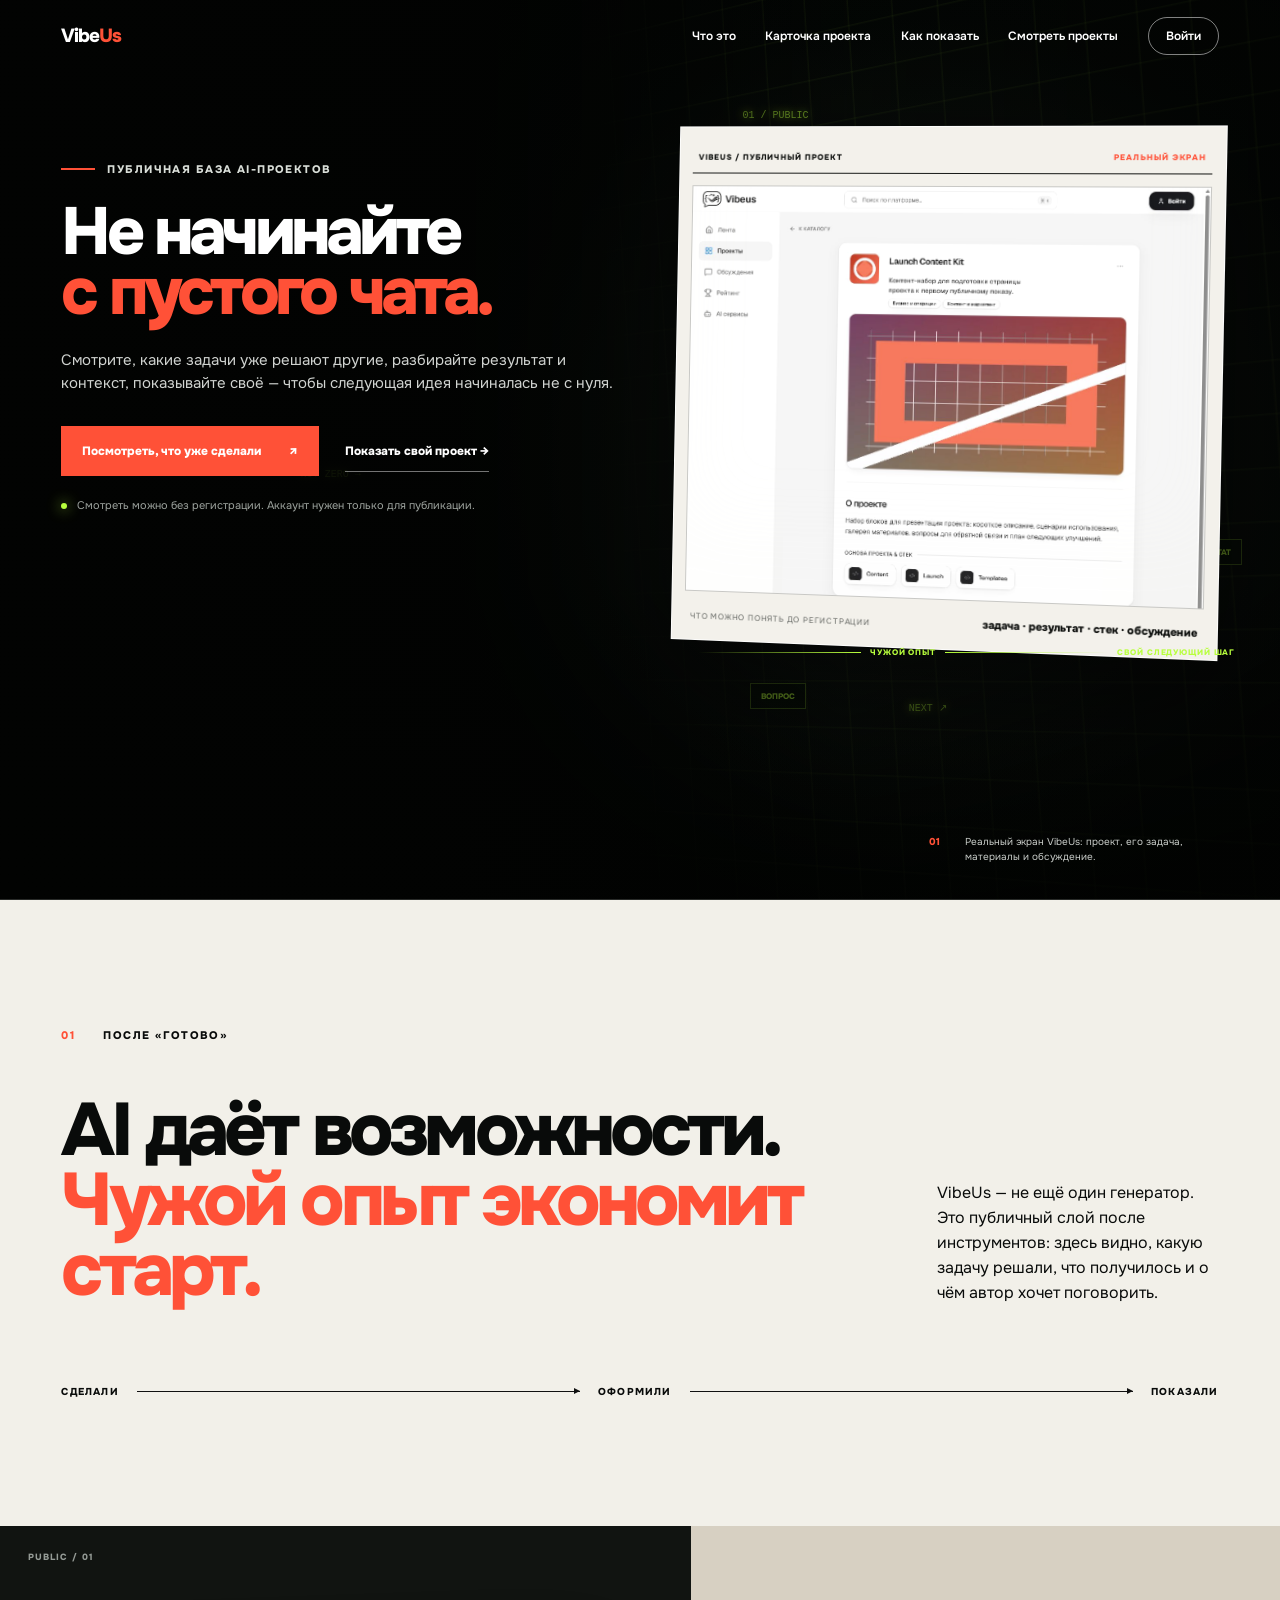
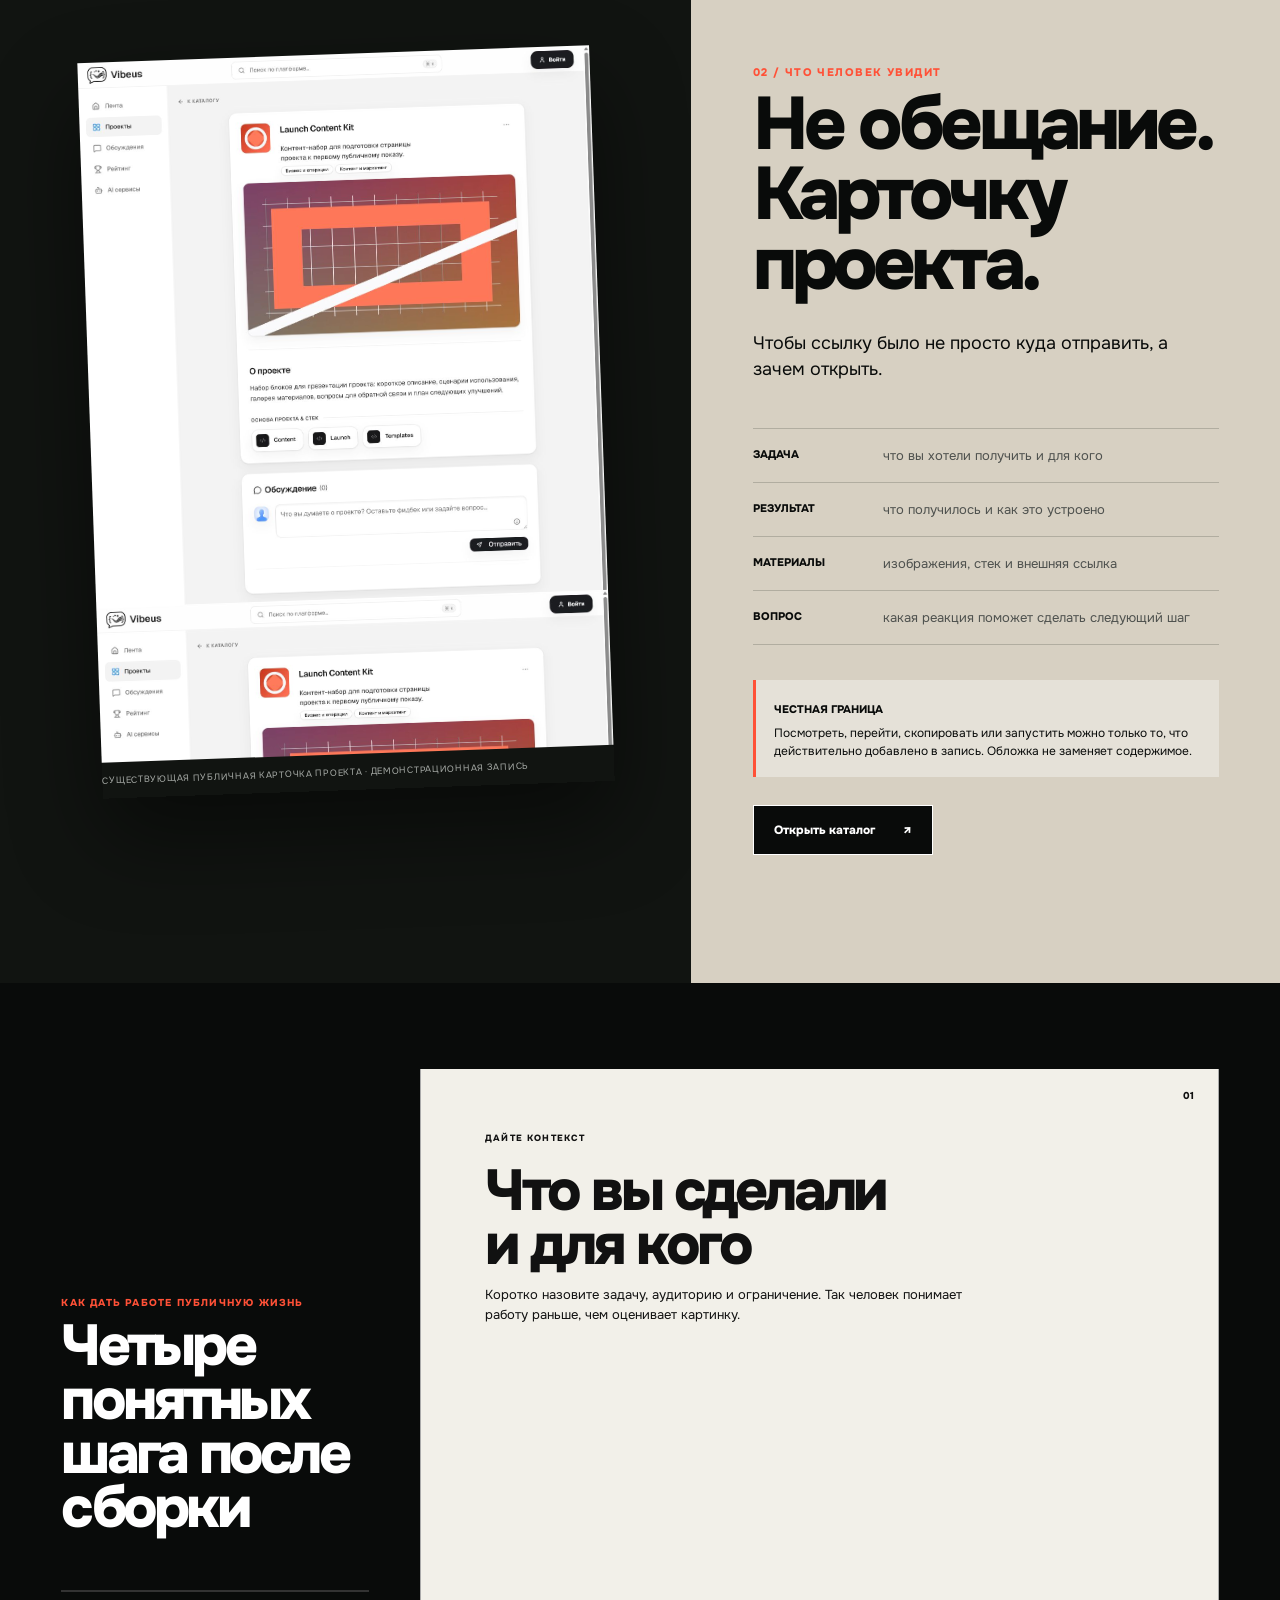
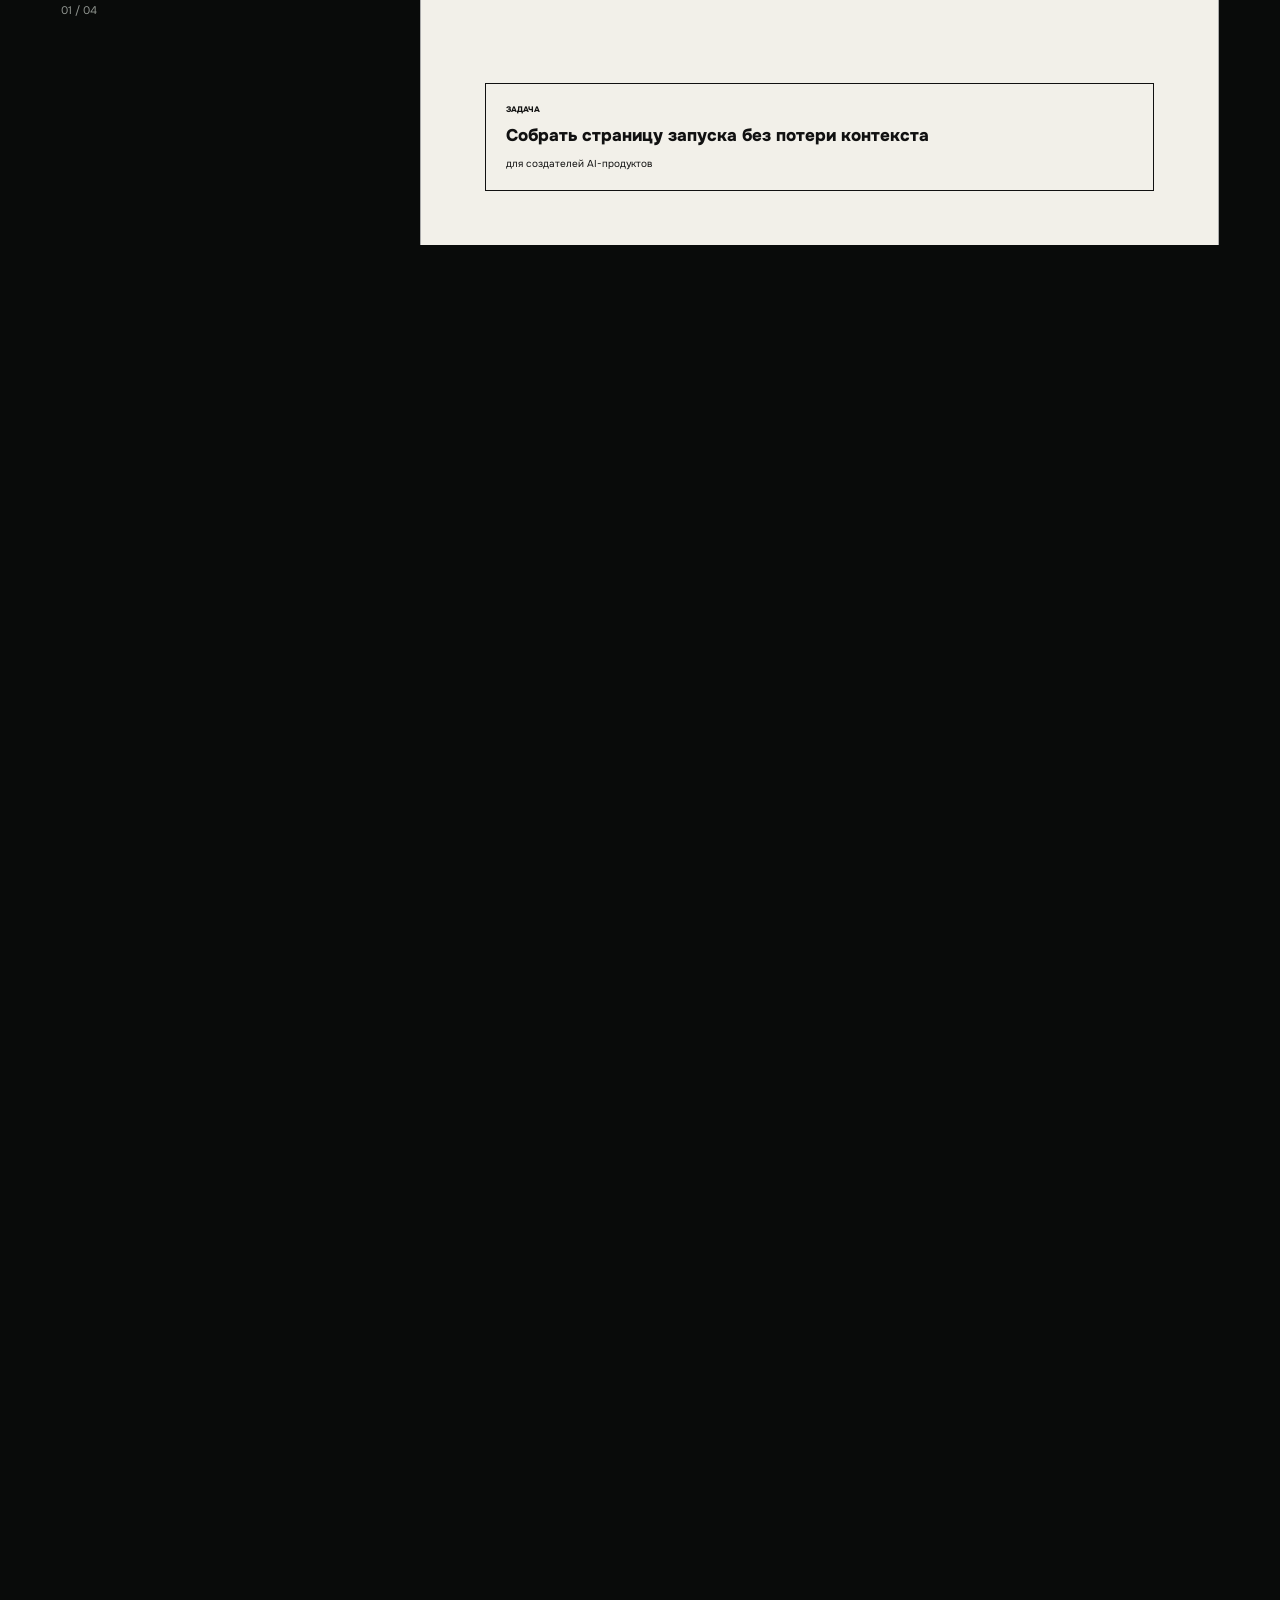
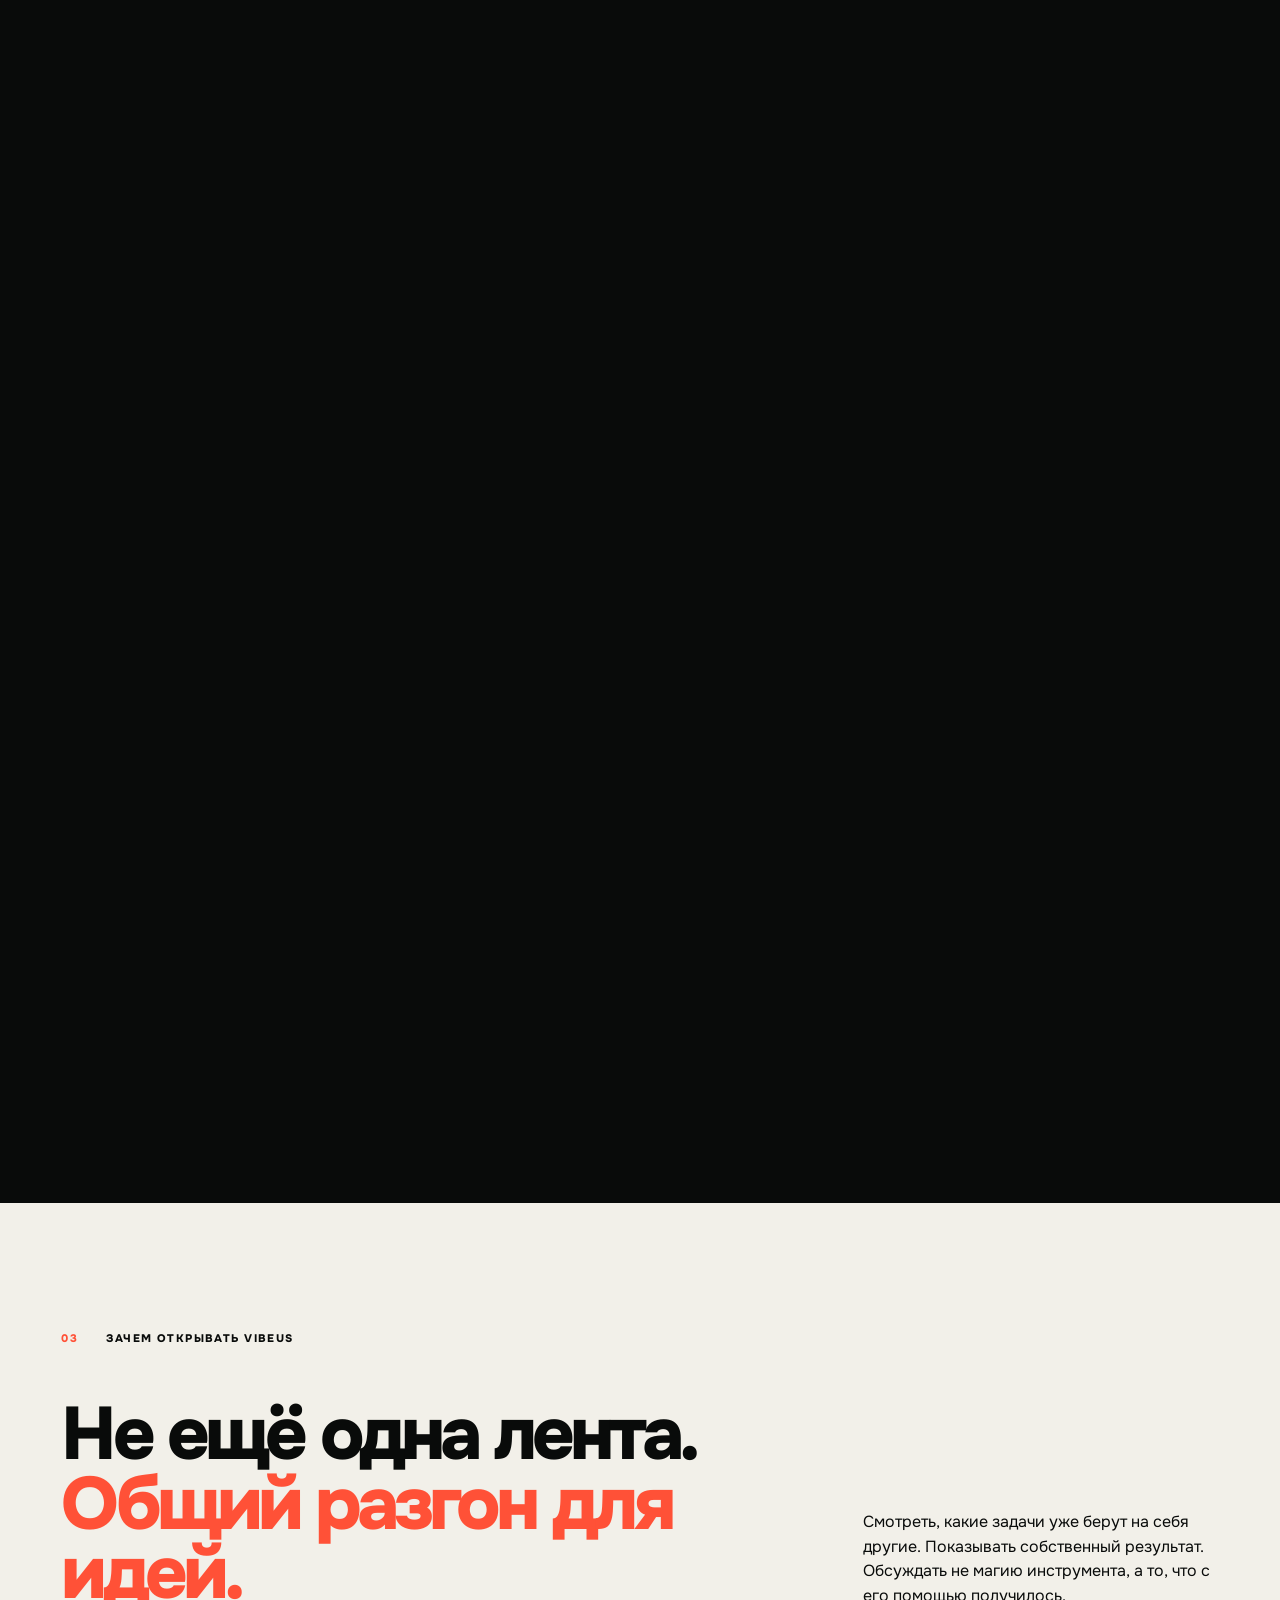
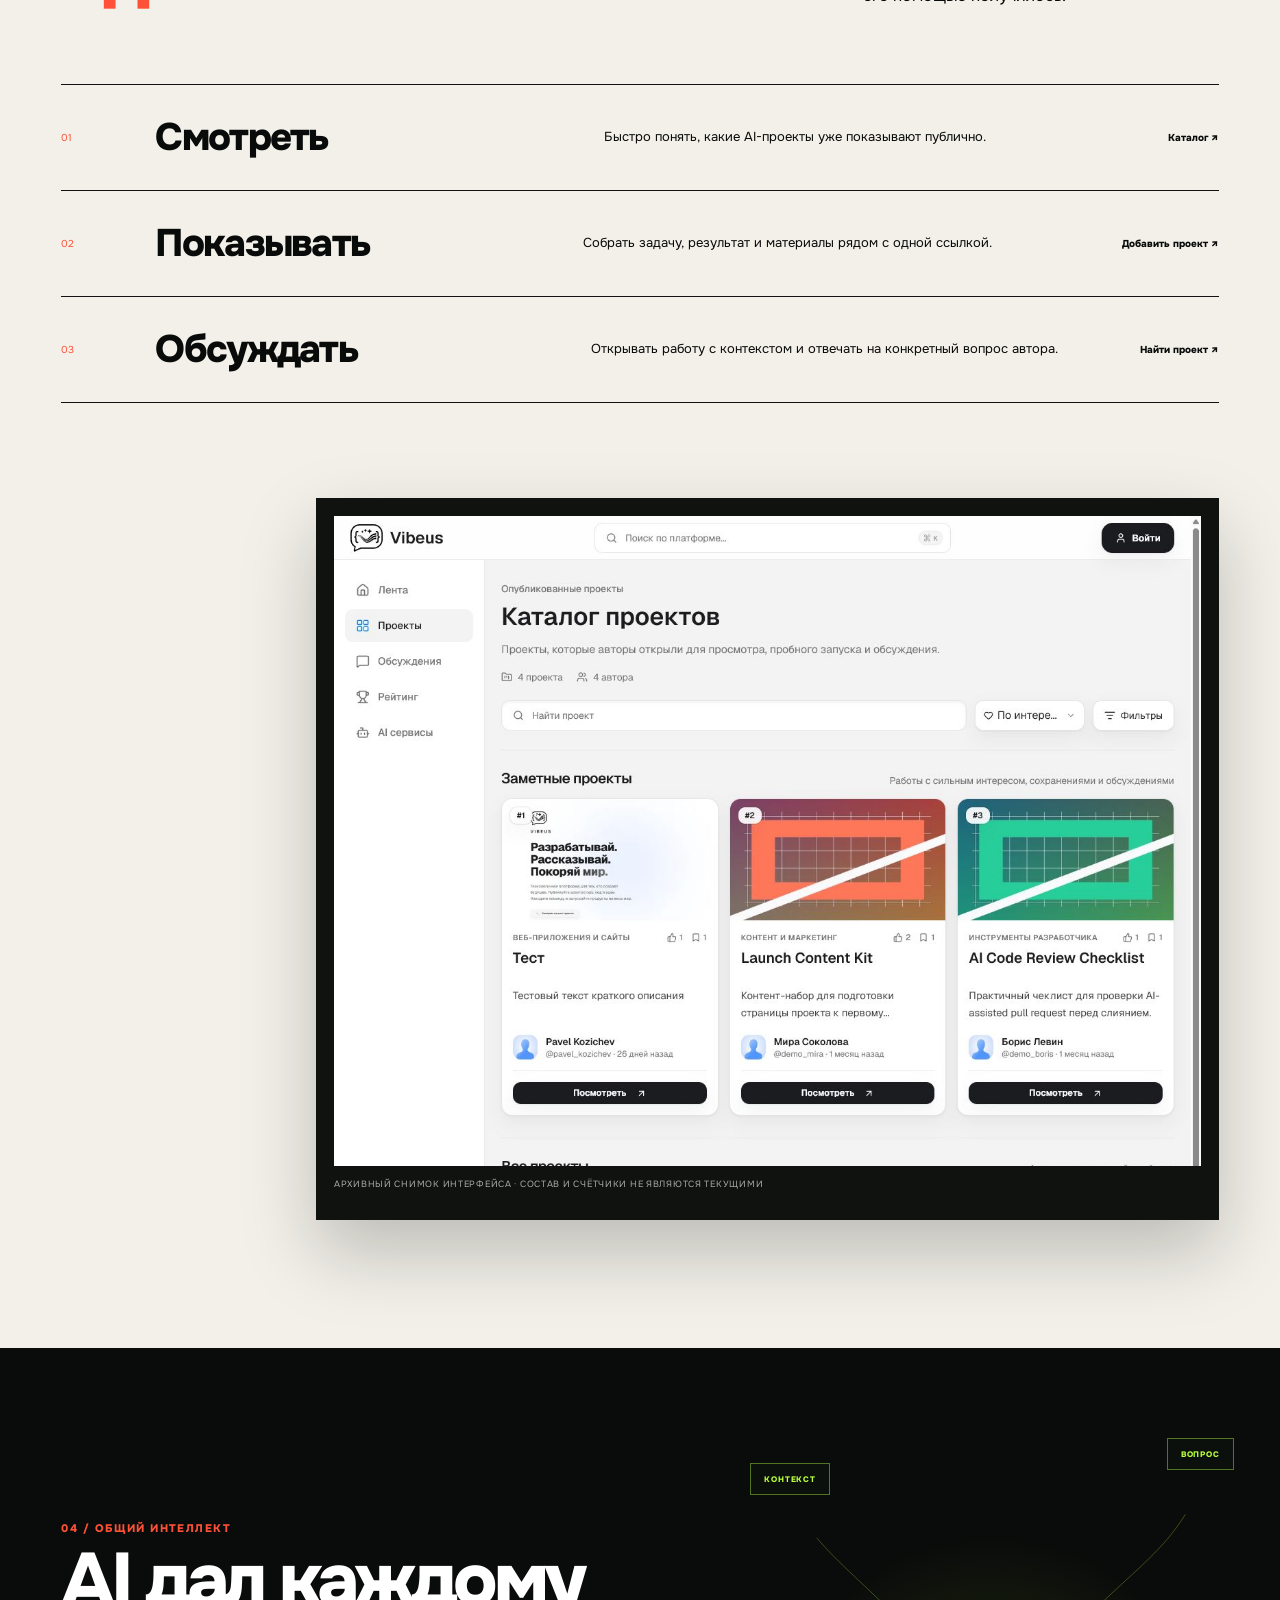
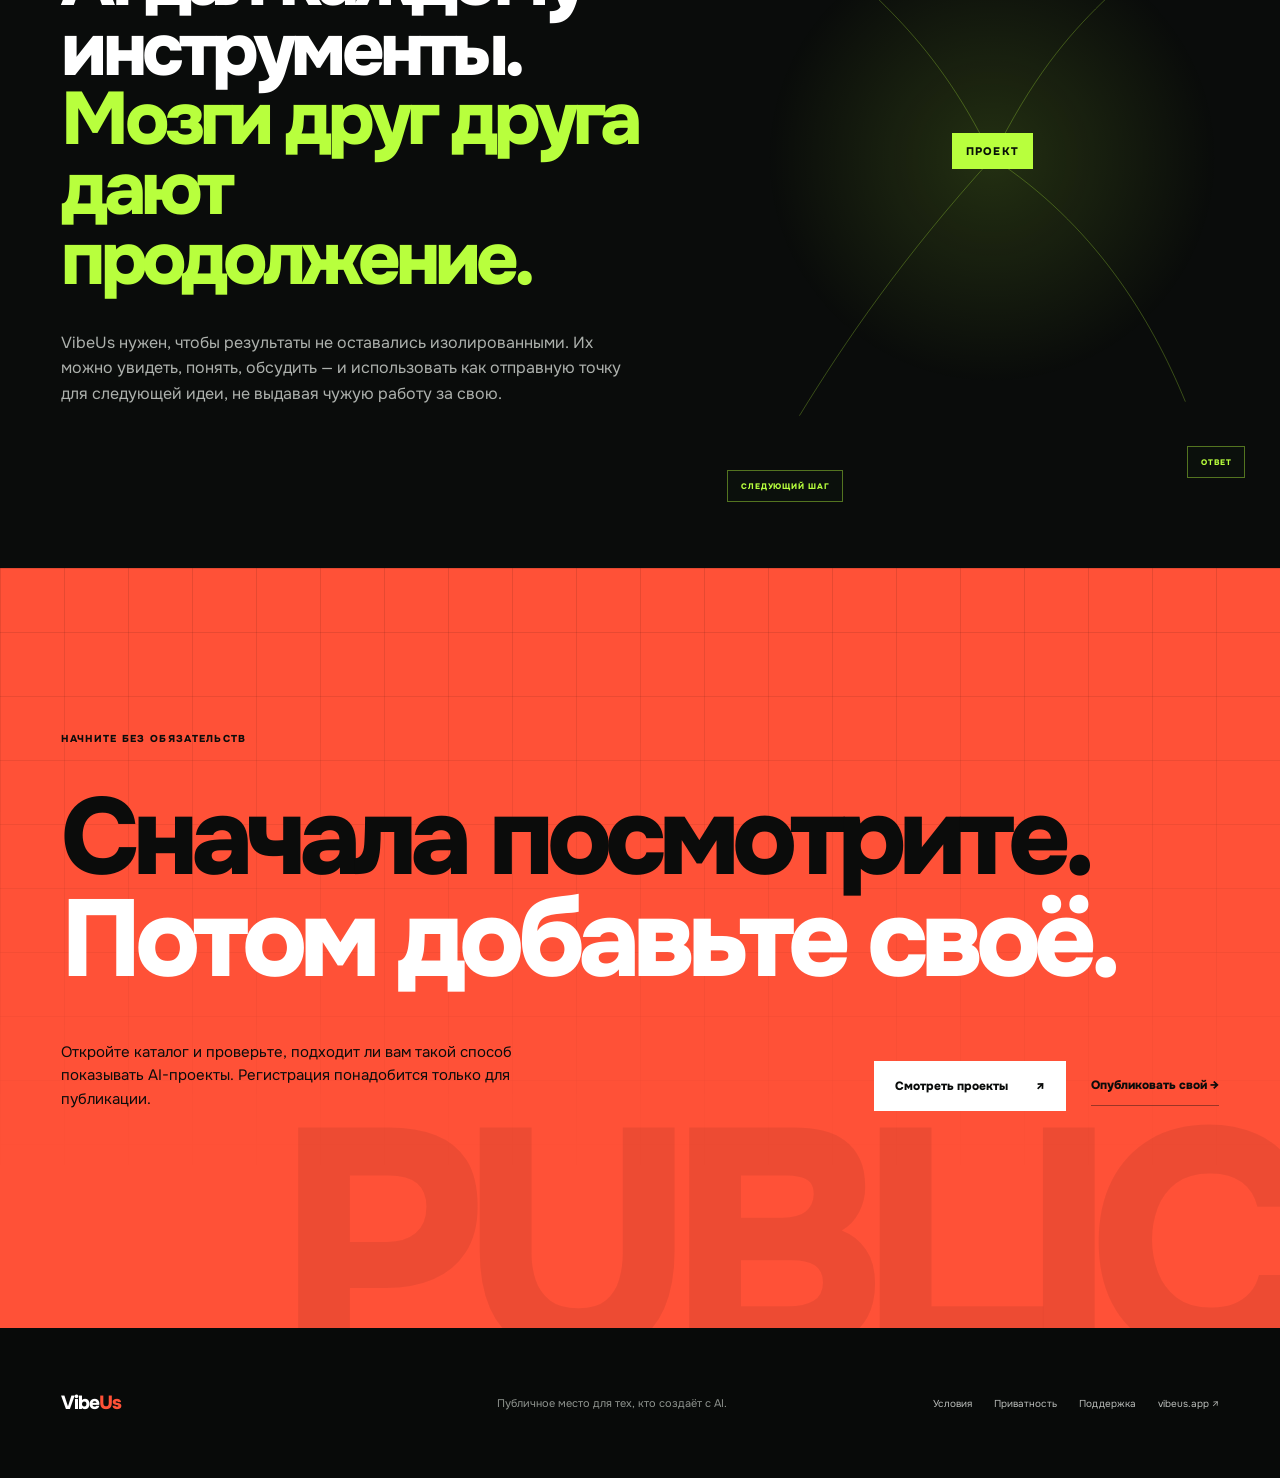
==== commit 7e69cda3: "Strengthen VibeUs hero around product truth" ====
--- a/variants/vibeus-public-life/index.html
+++ b/variants/vibeus-public-life/index.html
@@ -39,42 +39,44 @@
         <div class="field-label field-label-a">ЗАДАЧА</div>
         <div class="field-label field-label-b">РЕЗУЛЬТАТ</div>
         <div class="field-label field-label-c">ВОПРОС</div>
-        <div class="hero-passport">
-          <div class="passport-head"><span>ПУБЛИЧНАЯ ЗАПИСЬ / ПРИМЕР</span><b>01</b></div>
-          <div class="passport-body">
-            <p>AI-ПРОЕКТ</p>
-            <strong>Launch<br>Content Kit</strong>
-            <small>Контекст проекта собран рядом с результатом.</small>
-          </div>
-          <div class="passport-fields"><span>описание</span><span>изображения</span><span>стек</span><span>ссылка</span></div>
-          <div class="passport-route">vibeus.app / works / … <b>↗</b></div>
-        </div>
         <div class="code-foreground" data-code-foreground></div>
       </div>
       <div class="hero-shade" aria-hidden="true"></div>
 
       <div class="hero-copy">
-        <p class="hero-kicker" data-hero-kicker>Публичное место для AI-проектов</p>
-        <h1 id="hero-title"><span data-hero-line-one>Сделали с AI?</span><em data-hero-line-two>Покажите, что получилось.</em></h1>
-        <p class="hero-lead" data-hero-lead>VibeUs собирает задачу, описание, изображения, стек и ссылку проекта в одной публичной карточке — чтобы её можно было понять, открыть и обсудить.</p>
+        <p class="hero-kicker" data-hero-kicker>Публичная база AI-проектов</p>
+        <h1 id="hero-title"><span data-hero-line-one>Не начинайте</span><em data-hero-line-two>с пустого чата.</em></h1>
+        <p class="hero-lead" data-hero-lead>Смотрите, какие задачи уже решают другие, разбирайте результат и контекст, показывайте своё — чтобы следующая идея начиналась не с нуля.</p>
         <div class="hero-actions">
-          <a class="button button-primary" href="https://vibeus.app/catalog">Смотреть проекты <span aria-hidden="true">↗</span></a>
-          <a class="text-link" href="https://vibeus.app/auth">Опубликовать свой <span aria-hidden="true">→</span></a>
-        </div>
-        <p class="hero-receipt"><i aria-hidden="true"></i>Каталог открыт без регистрации. Аккаунт понадобится, когда решите добавить своё.</p>
-      </div>
+          <a class="button button-primary" href="https://vibeus.app/catalog">Посмотреть, что уже сделали <span aria-hidden="true">↗</span></a>
+          <a class="text-link" href="https://vibeus.app/auth">Показать свой проект <span aria-hidden="true">→</span></a>
+        </div>
+        <p class="hero-receipt"><i aria-hidden="true"></i>Смотреть можно без регистрации. Аккаунт нужен только для публикации.</p>
+      </div>
+
+      <div class="hero-proof" data-hero-proof>
+        <div class="proof-bar"><span>VIBEUS / ПУБЛИЧНЫЙ ПРОЕКТ</span><b>РЕАЛЬНЫЙ ЭКРАН</b></div>
+        <div class="proof-screen">
+          <img src="assets/vibeus-project.png" alt="" fetchpriority="high">
+        </div>
+        <div class="proof-caption">
+          <span>Что можно понять до регистрации</span>
+          <strong>задача · результат · стек · обсуждение</strong>
+        </div>
+      </div>
+      <div class="proof-route" aria-hidden="true"><i></i><span data-route-one>ЧУЖОЙ ОПЫТ</span><i></i><span data-route-two>СВОЙ СЛЕДУЮЩИЙ ШАГ</span></div>
 
       <div class="hero-note">
         <span>01</span>
-        <p data-hero-note>Публичная карточка сохраняет контекст рядом с самой работой.</p>
+        <p data-hero-note>Реальный экран VibeUs: проект, его задача, материалы и обсуждение.</p>
       </div>
     </section>
 
     <section class="orientation section-pad" id="about" aria-labelledby="orientation-title">
       <div class="section-label"><span>01</span><p>После «готово»</p></div>
       <div class="orientation-copy">
-        <h2 id="orientation-title">AI сокращает путь к результату.<br><em>VibeUs выводит результат к людям.</em></h2>
-        <p>Это не ещё один генератор. Это публичный слой после инструментов: здесь показывают, что сделали, как это устроено и о чём хотят поговорить.</p>
+        <h2 id="orientation-title">AI даёт возможности.<br><em>Чужой опыт экономит старт.</em></h2>
+        <p>VibeUs — не ещё один генератор. Это публичный слой после инструментов: здесь видно, какую задачу решали, что получилось и о чём автор хочет поговорить.</p>
       </div>
       <div class="relay-line" aria-hidden="true"><span>СДЕЛАЛИ</span><i></i><span>ОФОРМИЛИ</span><i></i><span>ПОКАЗАЛИ</span></div>
     </section>
@@ -144,8 +146,8 @@
     <section class="reasons section-pad" id="projects" aria-labelledby="reasons-title">
       <div class="section-label"><span>03</span><p>Зачем открывать VibeUs</p></div>
       <div class="reasons-head">
-        <h2 id="reasons-title">Не листать ради ленты.<br><em>Искать точку продолжения.</em></h2>
-        <p>Смотреть, как другие решают задачи. Показывать собственный результат. Обсуждать не инструмент, а то, что с его помощью получилось.</p>
+        <h2 id="reasons-title">Не ещё одна лента.<br><em>Общий разгон для идей.</em></h2>
+        <p>Смотреть, какие задачи уже берут на себя другие. Показывать собственный результат. Обсуждать не магию инструмента, а то, что с его помощью получилось.</p>
       </div>
       <div class="reason-list">
         <a href="https://vibeus.app/catalog"><span>01</span><strong>Смотреть</strong><p>Быстро понять, какие AI-проекты уже показывают публично.</p><i>Каталог ↗</i></a>
--- a/variants/vibeus-public-life/styles.css
+++ b/variants/vibeus-public-life/styles.css
@@ -6,7 +6,7 @@
 *{box-sizing:border-box}
 html{scroll-behavior:smooth;background:var(--ink)}
 body{margin:0;font-family:Onest,Arial,sans-serif;color:var(--ink);background:var(--paper);overflow-x:visible}
-img{display:block;max-width:100%}a{color:inherit;text-decoration:none}button{font:inherit}:focus-visible{outline:2px solid var(--accent);outline-offset:4px}
+img{display:block;max-width:100%}a{color:inherit;text-decoration:none}button{font:inherit}h1,h2,h3{overflow-wrap:anywhere}:focus-visible{outline:2px solid var(--accent);outline-offset:4px}
 .sr-only{position:absolute;width:1px;height:1px;padding:0;margin:-1px;overflow:hidden;clip:rect(0,0,0,0);white-space:nowrap;border:0}
 .skip-link{position:fixed;z-index:1000;left:16px;top:12px;padding:12px 16px;background:#fff;color:#000;transform:translateY(-150%);transition:.2s}.skip-link:focus{transform:none}
 
@@ -20,28 +20,34 @@
 .hero{position:relative;min-height:760px;height:100svh;max-height:1050px;color:#fff;background:#030504;isolation:isolate;overflow:hidden;border-bottom:1px solid #292b29}
 .hero-media,.hero-shade{position:absolute;inset:0}.hero-media{z-index:-3;overflow:hidden;background:radial-gradient(circle at 72% 50%,#172018 0,#050806 42%,#020302 72%)}
 .hero-shade{z-index:-2;background:linear-gradient(90deg,rgba(2,3,2,.98) 0,rgba(2,3,2,.9) 34%,rgba(2,3,2,.25) 66%,rgba(2,3,2,.6) 100%),linear-gradient(0deg,rgba(2,3,2,.8),transparent 35%)}
-.hero-copy{position:absolute;z-index:4;left:var(--pad);top:50%;width:min(610px,47vw);transform:translateY(-42%)}
+.hero-copy{position:absolute;z-index:4;left:var(--pad);top:18%;width:min(650px,48vw)}
 .hero-kicker,.section-index,.section-label{font-size:11px;font-weight:800;letter-spacing:.13em;text-transform:uppercase}.hero-kicker{display:flex;align-items:center;gap:12px;margin:0 0 26px;color:#d9ded8}.hero-kicker:before{content:"";width:34px;height:2px;background:var(--accent)}
-.hero h1{margin:0;font-size:clamp(48px,5.3vw,86px);line-height:.91;letter-spacing:-.072em;max-width:720px}.hero h1 span,.hero h1 em{display:block}.hero h1 em{font-style:normal;color:var(--accent)}
+.hero h1{margin:0;font-size:clamp(48px,5.2vw,84px);line-height:.91;letter-spacing:-.072em;max-width:760px}.hero h1 span,.hero h1 em{display:block}.hero h1 em{font-style:normal;color:var(--accent)}
 .hero-lead{max-width:570px;margin:26px 0 0;color:#d0d3d0;font-size:clamp(15px,1.16vw,18px);line-height:1.55}
 .hero-actions{display:flex;align-items:center;gap:26px;margin-top:31px}.button{min-height:50px;padding:0 20px;display:inline-flex;align-items:center;justify-content:space-between;gap:28px;border:1px solid currentColor;font-size:12px;font-weight:800;transition:transform .25s,background .25s,color .25s}.button:hover{transform:translateY(-2px)}.button-primary{background:var(--accent);border-color:var(--accent);color:#fff}.button-dark{background:var(--ink);color:#fff}.button-light{background:#fff;color:var(--ink);border-color:#fff}
 .text-link{font-size:12px;font-weight:700;padding:12px 0;border-bottom:1px solid rgba(255,255,255,.45)}.text-link-dark{border-color:rgba(9,11,10,.4)}
 .hero-receipt{display:flex;gap:10px;align-items:flex-start;max-width:470px;margin:22px 0 0;color:#9da39e;font-size:11px;line-height:1.45}.hero-receipt i{flex:0 0 6px;width:6px;height:6px;margin-top:5px;border-radius:50%;background:var(--acid);box-shadow:0 0 14px var(--acid)}
-.hero-note{position:absolute;z-index:4;right:var(--pad);bottom:35px;width:250px;display:grid;grid-template-columns:26px 1fr;gap:10px;color:#c8ccc8;font-size:10px;line-height:1.5}.hero-note span{color:var(--accent);font-weight:800}.hero-note p{margin:0}
+.hero-note{position:absolute;z-index:4;right:var(--pad);bottom:35px;width:290px;display:grid;grid-template-columns:26px 1fr;gap:10px;color:#c8ccc8;font-size:10px;line-height:1.5}.hero-note span{color:var(--accent);font-weight:800}.hero-note p{margin:0}
 
 .code-rain{position:absolute;inset:0;width:100%;height:100%;opacity:.38}.code-plane{position:absolute;right:-3%;top:-12%;width:61%;height:125%;background:repeating-linear-gradient(90deg,transparent 0 46px,rgba(184,255,61,.06) 47px 48px),repeating-linear-gradient(0deg,transparent 0 46px,rgba(184,255,61,.06) 47px 48px);transform:perspective(950px) rotateY(-18deg) rotateZ(-4deg);mask-image:linear-gradient(90deg,transparent,#000 30%)}
 .breach-field{position:absolute;right:31%;top:50%;width:130px;height:130px;transform:translate(50%,-50%);border:1px solid rgba(184,255,61,.45);border-radius:50%;box-shadow:0 0 55px rgba(184,255,61,.17)}.breach-field:before,.breach-field:after{content:"";position:absolute;inset:18px;border:1px dashed rgba(184,255,61,.5);border-radius:46% 54% 65% 35%}.breach-field:after{inset:42px;background:var(--acid);filter:blur(8px);box-shadow:0 0 42px var(--acid)}.breach-field i{position:absolute;left:50%;top:50%;width:210px;height:1px;background:linear-gradient(90deg,var(--acid),transparent);transform-origin:left}.breach-field i:nth-child(1){transform:rotate(-25deg)}.breach-field i:nth-child(2){transform:rotate(12deg)}.breach-field i:nth-child(3){transform:rotate(48deg)}
-.hero-passport{position:absolute;z-index:2;right:5.7%;top:15%;width:min(38vw,540px);min-height:500px;padding:18px;color:#0b0d0b;background:rgba(242,240,233,.96);border:1px solid #fff;box-shadow:0 38px 100px rgba(0,0,0,.54);transform:perspective(1200px) rotateY(-7deg) rotateZ(1.8deg);transition:transform .8s var(--ease)}
-.hero-passport:hover{transform:perspective(1200px) rotateY(-2deg) rotateZ(.3deg) translateY(-5px)}
-.passport-head{display:flex;justify-content:space-between;padding-bottom:12px;border-bottom:1px solid #111;font-size:9px;font-weight:800;letter-spacing:.12em}.passport-head b{color:var(--accent)}
-.passport-body{padding:39px 20px 32px}.passport-body p{font-size:9px;font-weight:800;letter-spacing:.14em;color:#666}.passport-body strong{display:block;font-size:clamp(36px,3.7vw,59px);line-height:.86;letter-spacing:-.07em}.passport-body small{display:block;width:63%;margin-top:25px;font-size:12px;line-height:1.5;color:#555}
-.passport-fields{display:grid;grid-template-columns:repeat(4,1fr);border-top:1px solid #111;border-bottom:1px solid #111}.passport-fields span{padding:13px 4px;font-size:8px;text-align:center;border-right:1px solid #111}.passport-fields span:last-child{border:0}.passport-route{display:flex;justify-content:space-between;padding:18px 6px 4px;font-size:10px}.passport-route b{color:var(--accent)}
+.hero-proof{position:absolute;z-index:2;right:4.8%;top:14%;width:min(43vw,620px);padding:13px;color:#0b0d0b;background:#f3f1eb;border:1px solid rgba(255,255,255,.88);box-shadow:0 38px 110px rgba(0,0,0,.58);transform:perspective(1300px) rotateY(-6deg) rotateZ(1.1deg);transition:transform .75s var(--ease),box-shadow .75s var(--ease)}
+.hero-proof:hover{transform:perspective(1300px) rotateY(-1.5deg) rotateZ(.15deg) translateY(-5px);box-shadow:0 48px 125px rgba(0,0,0,.68)}
+.proof-bar{height:34px;display:flex;align-items:center;justify-content:space-between;gap:12px;padding:0 6px;border-bottom:1px solid #151715;font-size:8px;font-weight:800;letter-spacing:.12em}.proof-bar span,.proof-bar b,.proof-caption>*{min-width:0;overflow-wrap:anywhere}.proof-bar b{color:var(--accent);text-align:right}
+.proof-screen{position:relative;height:min(46vh,465px);margin-top:12px;overflow:hidden;background:#e9e9e7;border:1px solid #c8c8c5}.proof-screen:after{content:"";position:absolute;inset:0;box-shadow:inset 0 -70px 70px rgba(242,240,233,.08);pointer-events:none}.proof-screen img{width:100%;height:auto;min-height:100%;object-fit:cover;object-position:top center;filter:saturate(.9) contrast(1.03)}
+.proof-caption{display:grid;grid-template-columns:.85fr 1.3fr;gap:20px;align-items:end;padding:16px 6px 5px}.proof-caption span{font-size:8px;line-height:1.4;text-transform:uppercase;letter-spacing:.1em;color:#60635f}.proof-caption strong{font-size:11px;line-height:1.35;text-align:right}
+.proof-route{position:absolute;z-index:3;right:3.5%;top:72%;width:42%;display:grid;grid-template-columns:minmax(35px,1fr) auto minmax(35px,1fr) auto;align-items:center;gap:9px;color:var(--acid);font-size:8px;font-weight:800;letter-spacing:.11em}.proof-route i{height:1px;background:linear-gradient(90deg,transparent,currentColor)}.proof-route i:nth-of-type(2){background:linear-gradient(90deg,currentColor,transparent)}
 .field-label{position:absolute;z-index:3;padding:7px 10px;color:var(--acid);background:#071008;border:1px solid rgba(184,255,61,.38);font:700 8px Onest}.field-label-a{right:40%;top:23%}.field-label-b{right:3%;top:60%}.field-label-c{right:37%;top:76%}
 .code-foreground{position:absolute;z-index:5;inset:0;pointer-events:none;color:var(--acid);font:10px/1.5 monospace;opacity:.78}.code-foreground span{position:absolute;text-shadow:0 0 8px var(--acid)}
 
 .quantum-field,.black-hole{display:none}.hero-quantum .code-rain,.hero-quantum .code-plane,.hero-quantum .breach-field,.hero-quantum .code-foreground{display:none}.hero-quantum .hero-media{background:radial-gradient(circle at 70% 47%,#152734,#080b10 35%,#020304 72%)}.hero-quantum .quantum-field{display:block;position:absolute;right:9%;top:2%;width:57%;height:95%;filter:drop-shadow(0 0 24px rgba(80,192,255,.32))}.quantum-field:before,.quantum-field:after{content:"";position:absolute;inset:15%;border:1px solid rgba(107,209,255,.38);border-radius:50%;transform:rotate(35deg)}.quantum-field:after{inset:25% 8%;transform:rotate(-28deg);border-color:rgba(255,81,55,.45)}.quantum-field i{position:absolute;width:9px;height:9px;border-radius:50%;background:#bff3ff;box-shadow:0 0 24px 8px #39bdfd}.quantum-field i:nth-child(1){left:13%;top:23%}.quantum-field i:nth-child(2){right:8%;top:30%;background:#ff735f;box-shadow:0 0 22px 8px #ff5137}.quantum-field i:nth-child(3){right:25%;bottom:8%}.quantum-field i:nth-child(4){left:23%;bottom:25%;background:#ff735f;box-shadow:0 0 22px 8px #ff5137}.quantum-field b{position:absolute;left:47%;top:43%;width:120px;height:120px;border-radius:50%;background:radial-gradient(circle,#fff 0,#83e3ff 7%,#147ac4 18%,transparent 64%);filter:blur(.5px)}.hero-quantum .hero-passport{transform:perspective(1200px) rotateY(-4deg) rotateZ(-1.2deg);box-shadow:0 0 90px rgba(78,194,255,.18),0 38px 100px rgba(0,0,0,.54)}.hero-quantum .field-label{color:#bff3ff;border-color:rgba(140,225,255,.38);background:#071019}
 
 .hero-singularity .code-rain,.hero-singularity .code-plane,.hero-singularity .breach-field,.hero-singularity .code-foreground{display:none}.hero-singularity .hero-media{background:radial-gradient(circle at 73% 50%,#23120b 0,#080403 29%,#020202 63%)}.hero-singularity .black-hole{display:block;position:absolute;right:2%;top:0;width:61%;height:100%}.black-hole .event-horizon{position:absolute;left:53%;top:48%;width:230px;height:230px;transform:translate(-50%,-50%);border-radius:50%;background:#000;box-shadow:0 0 25px #000,0 0 85px rgba(255,90,40,.22)}.black-hole .accretion{position:absolute;left:53%;top:48%;width:590px;height:145px;transform:translate(-50%,-50%) rotate(-8deg);border-radius:50%;border:22px solid rgba(255,107,49,.55);box-shadow:0 0 28px #ff6737,inset 0 0 34px #ff9b59;filter:blur(5px)}.black-hole .light-bend{position:absolute;left:53%;top:48%;width:490px;height:490px;transform:translate(-50%,-50%);border:1px solid rgba(255,187,128,.33);border-radius:50%;box-shadow:0 0 70px rgba(255,104,50,.18)}.hero-singularity .hero-passport{right:5%;top:18%;transform:perspective(1200px) rotateY(-9deg) rotateZ(2deg);box-shadow:-30px 10px 80px rgba(255,91,43,.18),0 45px 100px #000}.hero-singularity .field-label{color:#ffae73;border-color:rgba(255,118,62,.45);background:#170804}
+
+.hero-quantum .hero-proof{transform:perspective(1300px) rotateY(-3deg) rotateZ(-.8deg);box-shadow:0 0 90px rgba(78,194,255,.19),0 38px 100px rgba(0,0,0,.58)}
+.hero-quantum .proof-route{color:#bff3ff}
+.hero-singularity .hero-proof{right:4.5%;top:16%;transform:perspective(1300px) rotateY(-8deg) rotateZ(1.4deg);box-shadow:-30px 10px 80px rgba(255,91,43,.2),0 45px 100px #000}
+.hero-singularity .proof-route{color:#ffae73}
 
 .section-pad{padding:clamp(82px,10vw,160px) var(--pad)}.section-label{display:flex;gap:28px;align-items:center}.section-label span,.section-index{color:var(--accent)}.section-label p{margin:0}
 .orientation{background:var(--paper)}.orientation-copy{display:grid;grid-template-columns:minmax(0,2.2fr) minmax(260px,.8fr);gap:8vw;margin-top:54px;align-items:end}.orientation h2,.record h2,.reasons h2,.collective h2,.final-cta h2,.journey h2{margin:0;font-size:clamp(42px,5.8vw,90px);line-height:.94;letter-spacing:-.065em}.orientation h2 em,.reasons h2 em,.final-cta h2 em{font-style:normal;color:var(--accent)}.orientation-copy>p,.reasons-head>p{margin:0;font-size:16px;line-height:1.55}.relay-line{display:grid;grid-template-columns:auto 1fr auto 1fr auto;gap:18px;align-items:center;margin-top:80px;font-size:10px;font-weight:800;letter-spacing:.12em}.relay-line i{height:1px;background:#111;position:relative}.relay-line i:after{content:"";position:absolute;right:0;top:-3px;border-left:6px solid #111;border-top:3px solid transparent;border-bottom:3px solid transparent}
@@ -60,10 +66,12 @@
   .site-header{height:64px}.menu-button{display:block;position:relative;z-index:2}.site-nav{position:fixed;inset:0;padding:100px var(--pad) 50px;display:flex;flex-direction:column;align-items:flex-start;gap:24px;background:#080a09;transform:translateX(100%);transition:transform .35s var(--ease);font-size:22px}.site-nav.is-open{transform:none}.nav-cta{margin-top:10px}
   .hero{height:auto;min-height:850px;max-height:none;padding:110px var(--pad) 60px;display:flex;flex-direction:column}.hero-copy{position:relative;left:auto;top:auto;width:100%;transform:none}.hero h1{font-size:clamp(45px,12vw,72px);max-width:650px}.hero-lead{max-width:620px}.hero-media{position:absolute;height:100%;}.hero-shade{background:linear-gradient(180deg,rgba(2,3,2,.98) 0,rgba(2,3,2,.86) 52%,rgba(2,3,2,.3) 80%,rgba(2,3,2,.86) 100%)}
   .hero-passport{top:auto;bottom:75px;right:8%;width:min(58vw,470px);min-height:320px;opacity:.88}.passport-body{padding:25px 14px 20px}.passport-body strong{font-size:40px}.passport-body small{margin-top:16px}.hero-note{display:none}.field-label{display:none}.breach-field{right:35%;top:75%}.code-plane{right:-10%;top:35%;width:80%;height:70%}.hero-quantum .quantum-field{right:-5%;top:43%;width:78%;height:50%}.hero-singularity .black-hole{right:-10%;top:38%;width:80%;height:56%}.black-hole .accretion{width:410px}.black-hole .event-horizon{width:180px;height:180px}.hero-receipt{max-width:430px}.code-foreground{opacity:.5}
+  .hero{min-height:0;padding-bottom:0}.hero-proof{position:relative;top:auto;bottom:auto;right:auto;align-self:flex-end;width:min(61vw,500px);margin:34px 6% -15px 0;padding:10px;opacity:.9;transform:rotate(1.5deg)!important}.proof-screen{height:330px}.proof-route{display:none}.proof-bar{height:29px}.proof-caption{padding:12px 4px 3px}.hero-singularity .hero-proof{top:auto;right:auto}
   .orientation-copy,.reasons-head{grid-template-columns:1fr}.orientation-copy{gap:28px}.record{grid-template-columns:1fr}.record-visual{padding:100px 12vw 70px}.record-copy{padding-top:85px;padding-bottom:100px}.journey{height:auto}.journey-sticky{position:relative;height:auto;min-height:0;padding:90px var(--pad);display:block;overflow:visible}.journey-head{padding:0}.journey-progress,.journey-status{display:none}.journey-window{overflow:visible;margin-top:55px}.journey-track{height:auto;display:grid;gap:2px;transform:none!important}.step{min-height:620px;padding:55px 35px}.reason-list a{grid-template-columns:45px 1fr auto}.reason-list p{grid-column:2/4}.catalog-window{width:100%;margin-top:65px}.collective{grid-template-columns:1fr}.collective-field{min-height:520px}.final-row{align-items:flex-start;flex-direction:column}.site-footer{grid-template-columns:1fr}.footer-links{flex-wrap:wrap}
 }
 @media(max-width:560px){
   :root{--pad:20px}.site-header{padding:0 20px}.hero{min-height:820px;padding-top:94px}.hero-kicker{margin-bottom:19px}.hero h1{font-size:clamp(42px,12.5vw,58px);line-height:.94}.hero-lead{margin-top:21px;font-size:14px}.hero-actions{align-items:flex-start;flex-direction:column;gap:8px;margin-top:24px}.button{width:100%}.text-link{font-size:11px}.hero-receipt{margin-top:15px;font-size:10px}.hero-passport{right:-11%;bottom:45px;width:78vw;min-height:268px;opacity:.52;transform:rotate(4deg)!important}.passport-body strong{font-size:32px}.passport-body small{display:none}.passport-fields span:nth-child(n+3){display:none}.passport-fields{grid-template-columns:1fr 1fr}.passport-route{font-size:8px}.breach-field{top:77%;right:42%}.hero-quantum .quantum-field{top:50%;width:105%;right:-23%}.hero-singularity .black-hole{top:50%;width:110%;right:-28%}.black-hole .accretion{width:330px;height:95px}.black-hole .event-horizon{width:140px;height:140px}.black-hole .light-bend{width:290px;height:290px}
+  .hero{min-height:0}.hero-receipt{font-size:11px;line-height:1.45}.hero-proof{right:auto;bottom:auto;width:80vw;margin:54px 0 -95px auto;padding:8px;opacity:.66}.proof-bar{height:25px;font-size:6px}.proof-screen{height:245px}.proof-caption{grid-template-columns:1fr;padding:9px 3px 2px}.proof-caption span{display:none}.proof-caption strong{text-align:left;font-size:8px}.hero-singularity .hero-proof{right:auto;top:auto}.hero-note{display:none}
   .section-pad{padding:78px 20px}.orientation h2,.record h2,.reasons h2,.collective h2,.final-cta h2,.journey h2{font-size:39px}.relay-line{grid-template-columns:1fr;gap:12px;margin-top:55px}.relay-line i{width:1px;height:25px;margin-left:8px}.relay-line i:after{right:-3px;top:auto;bottom:0;border:0;border-top:6px solid #111;border-left:3px solid transparent;border-right:3px solid transparent}.record-visual{padding:80px 32px 55px}.record-fields div{grid-template-columns:85px 1fr}.journey-sticky{padding:75px 20px}.step{min-height:560px;padding:42px 24px}.step h3{font-size:38px}.screen-fragment{height:260px}.reason-list{margin-top:55px}.reason-list a{grid-template-columns:32px 1fr}.reason-list i{grid-column:2}.reason-list p{grid-column:2}.catalog-window{padding:10px}.collective-field{min-height:430px}.signal{font-size:7px}.final-cta{min-height:680px;padding:80px 20px}.final-cta h2{font-size:54px}.final-actions{width:100%;align-items:flex-start;flex-direction:column;gap:8px}.site-footer{padding:40px 20px}
 }
 @media(prefers-reduced-motion:reduce){html{scroll-behavior:auto}*,*:before,*:after{animation:none!important;transition:none!important}.code-rain,.code-foreground{display:none!important}.journey{height:auto}.journey-sticky{position:relative;height:auto;display:block;overflow:visible}.journey-head{padding:0}.journey-progress,.journey-status{display:none}.journey-window{overflow:visible;margin-top:55px}.journey-track{height:auto;display:grid;gap:2px;transform:none!important}.step{min-height:620px}}
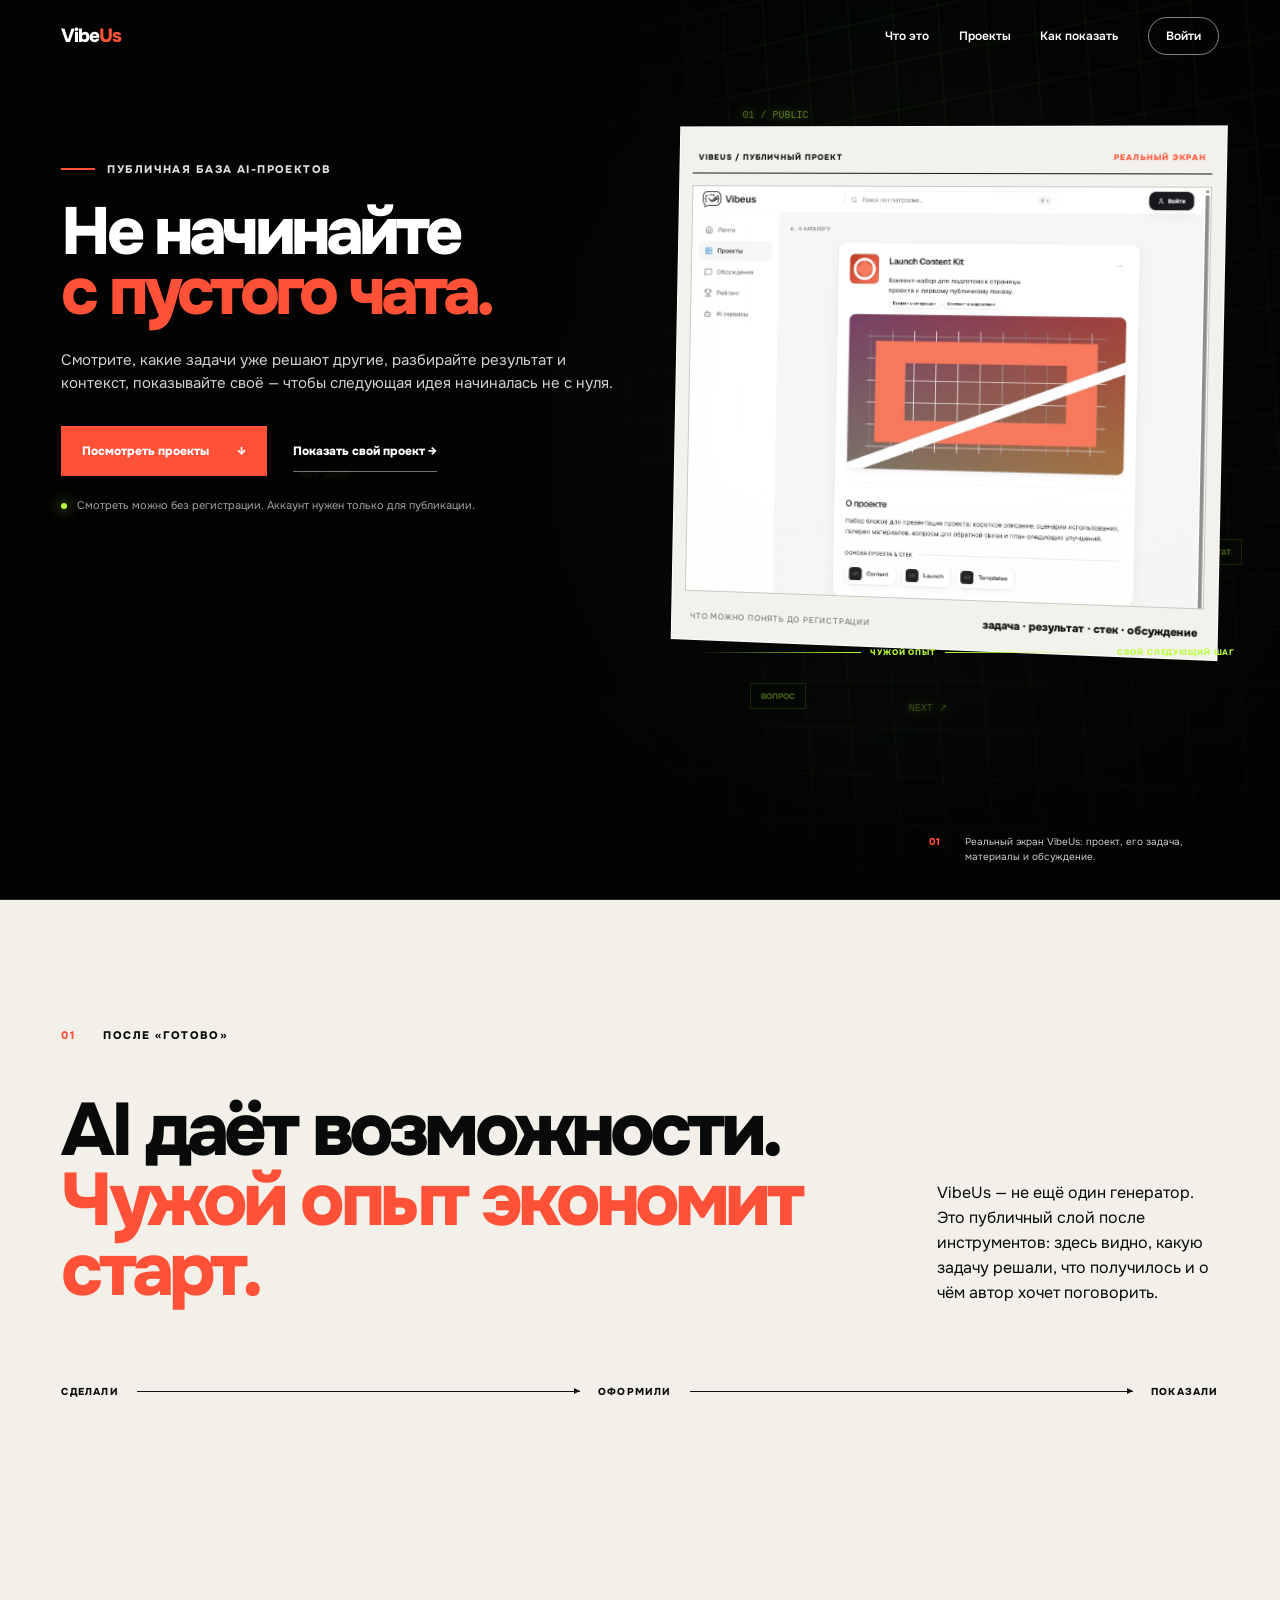
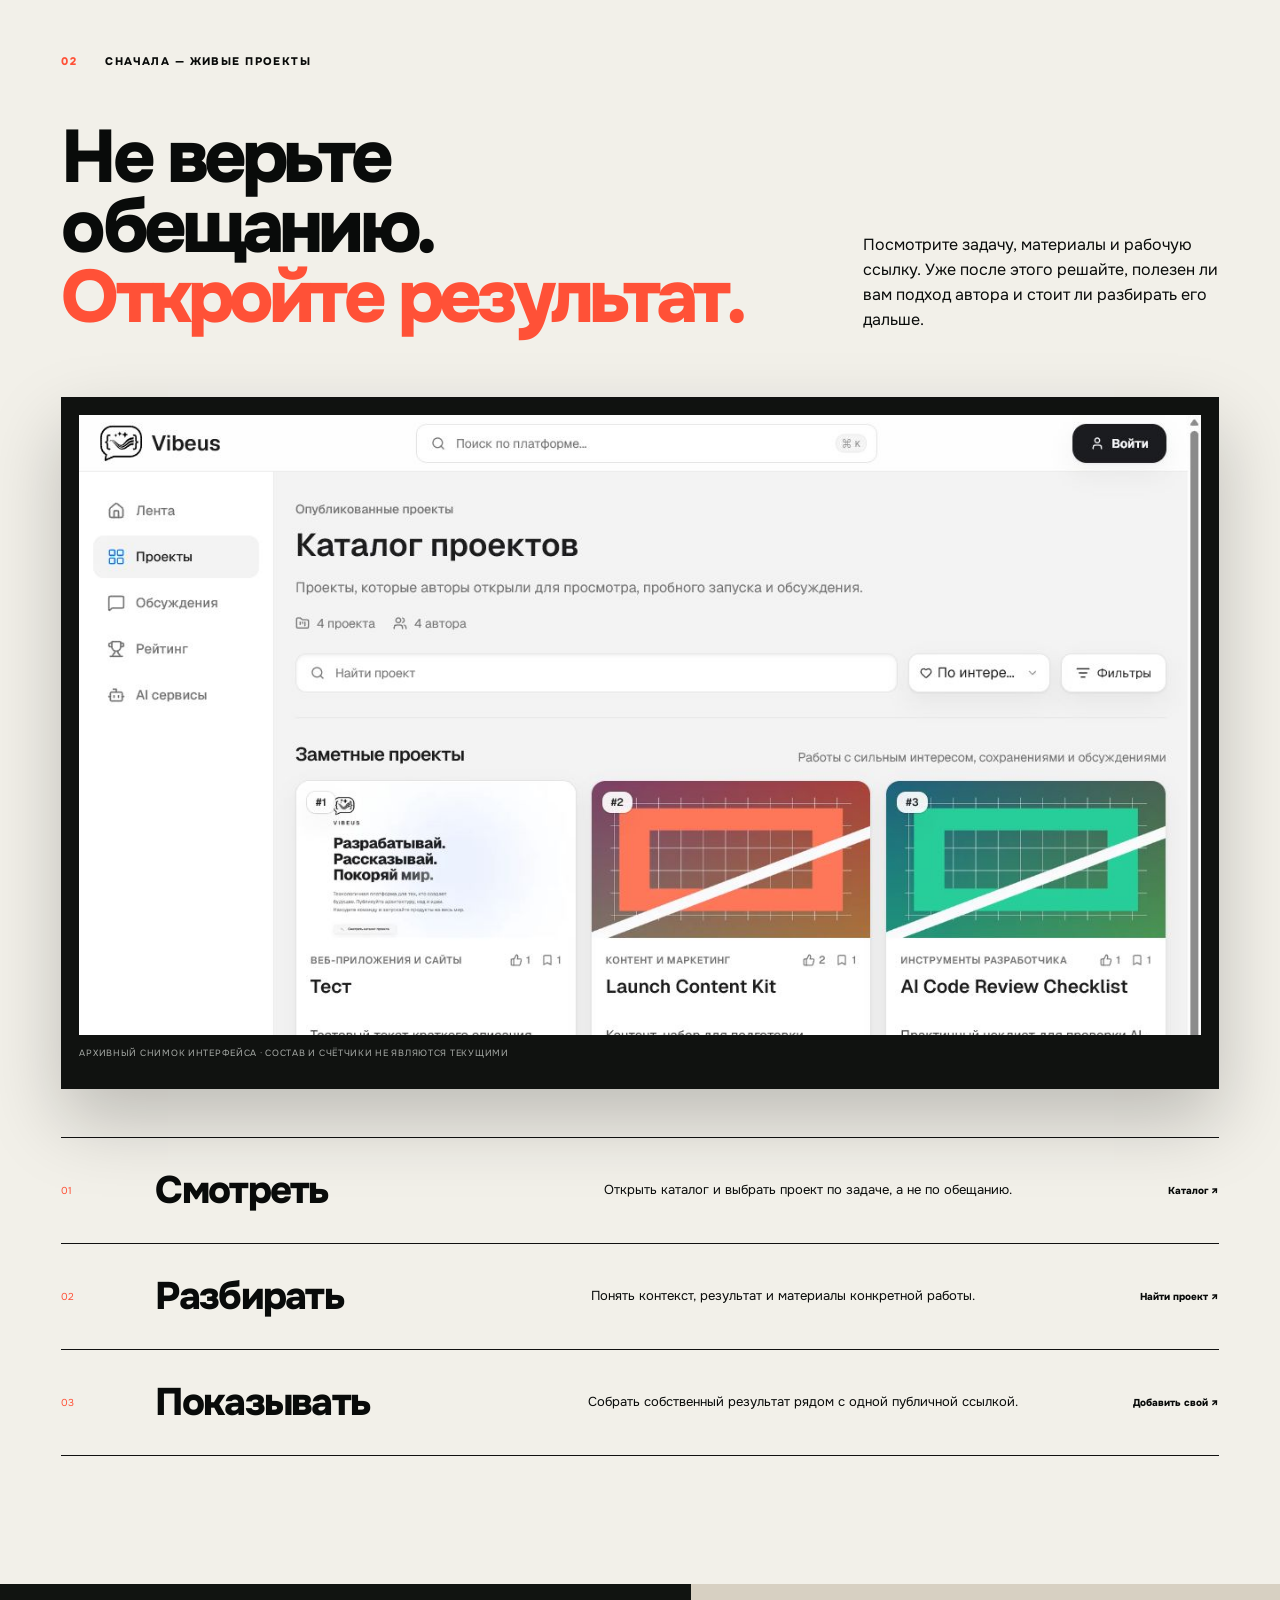
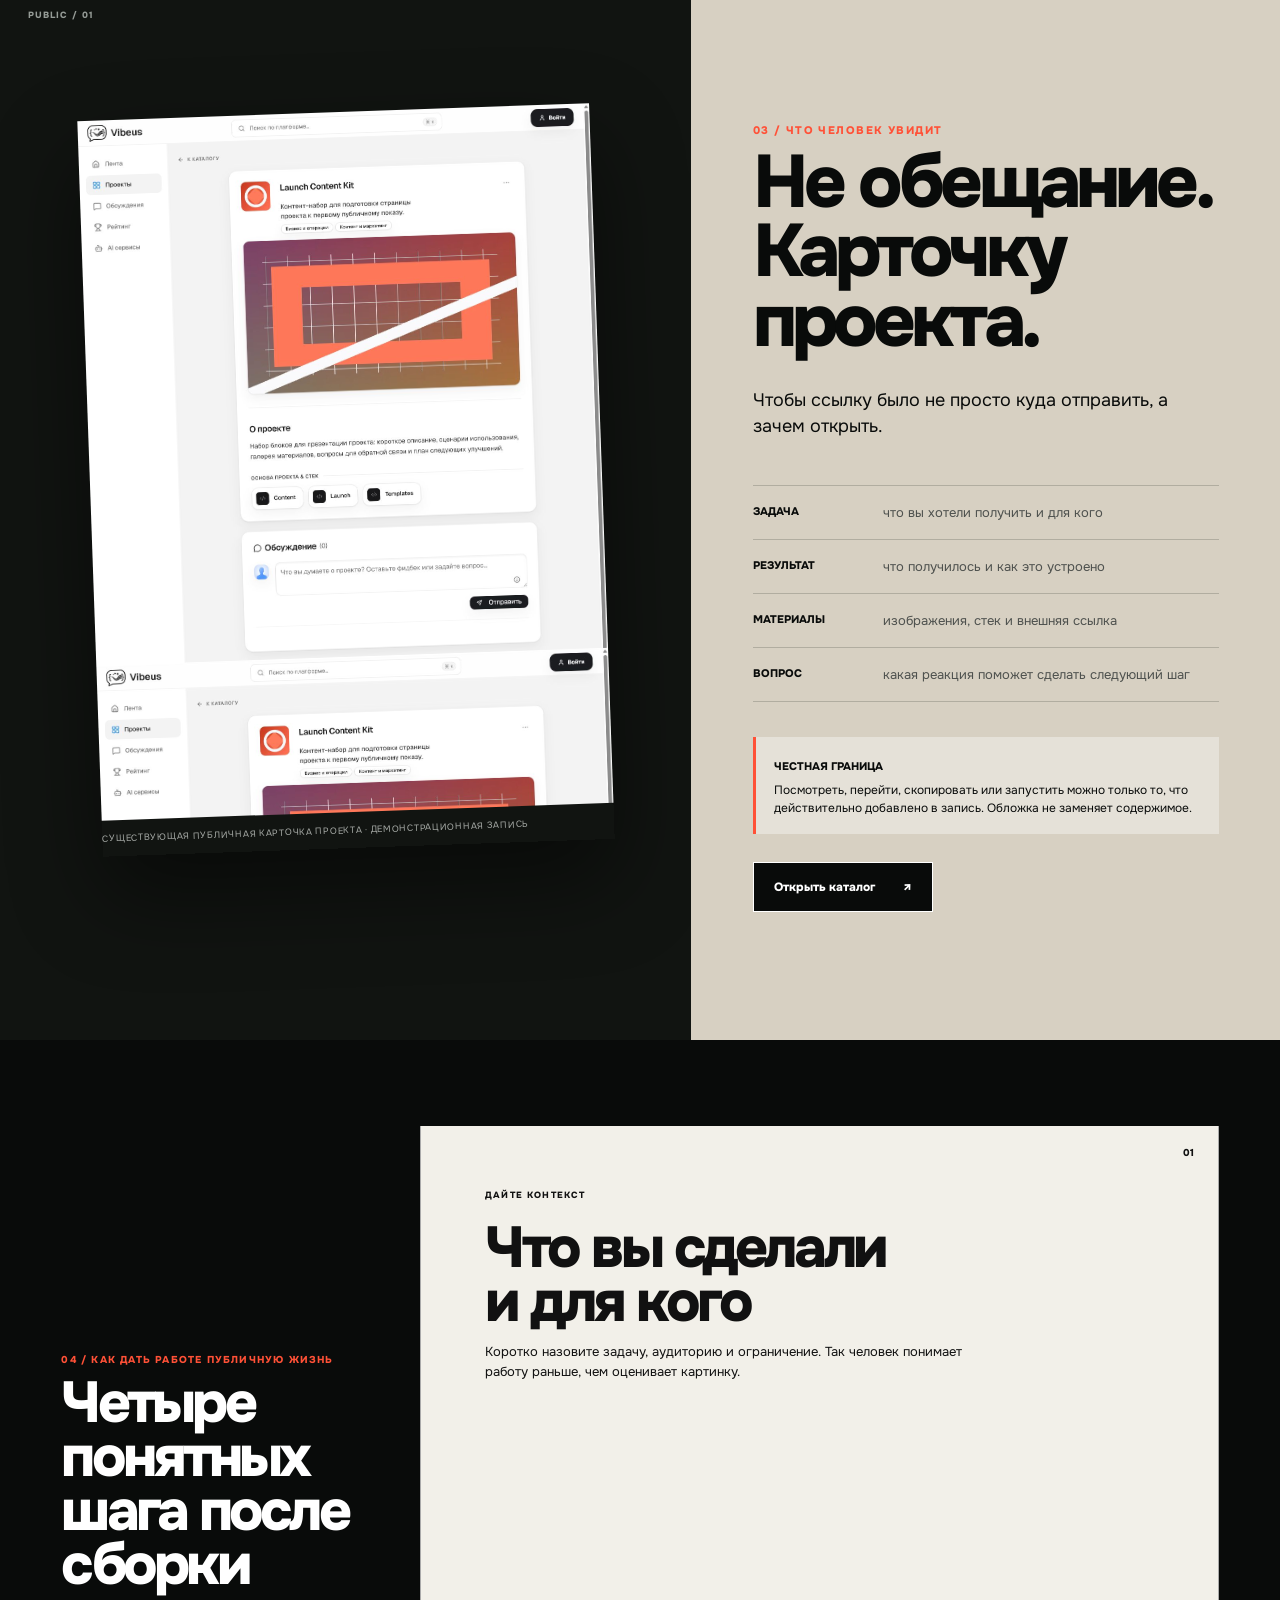
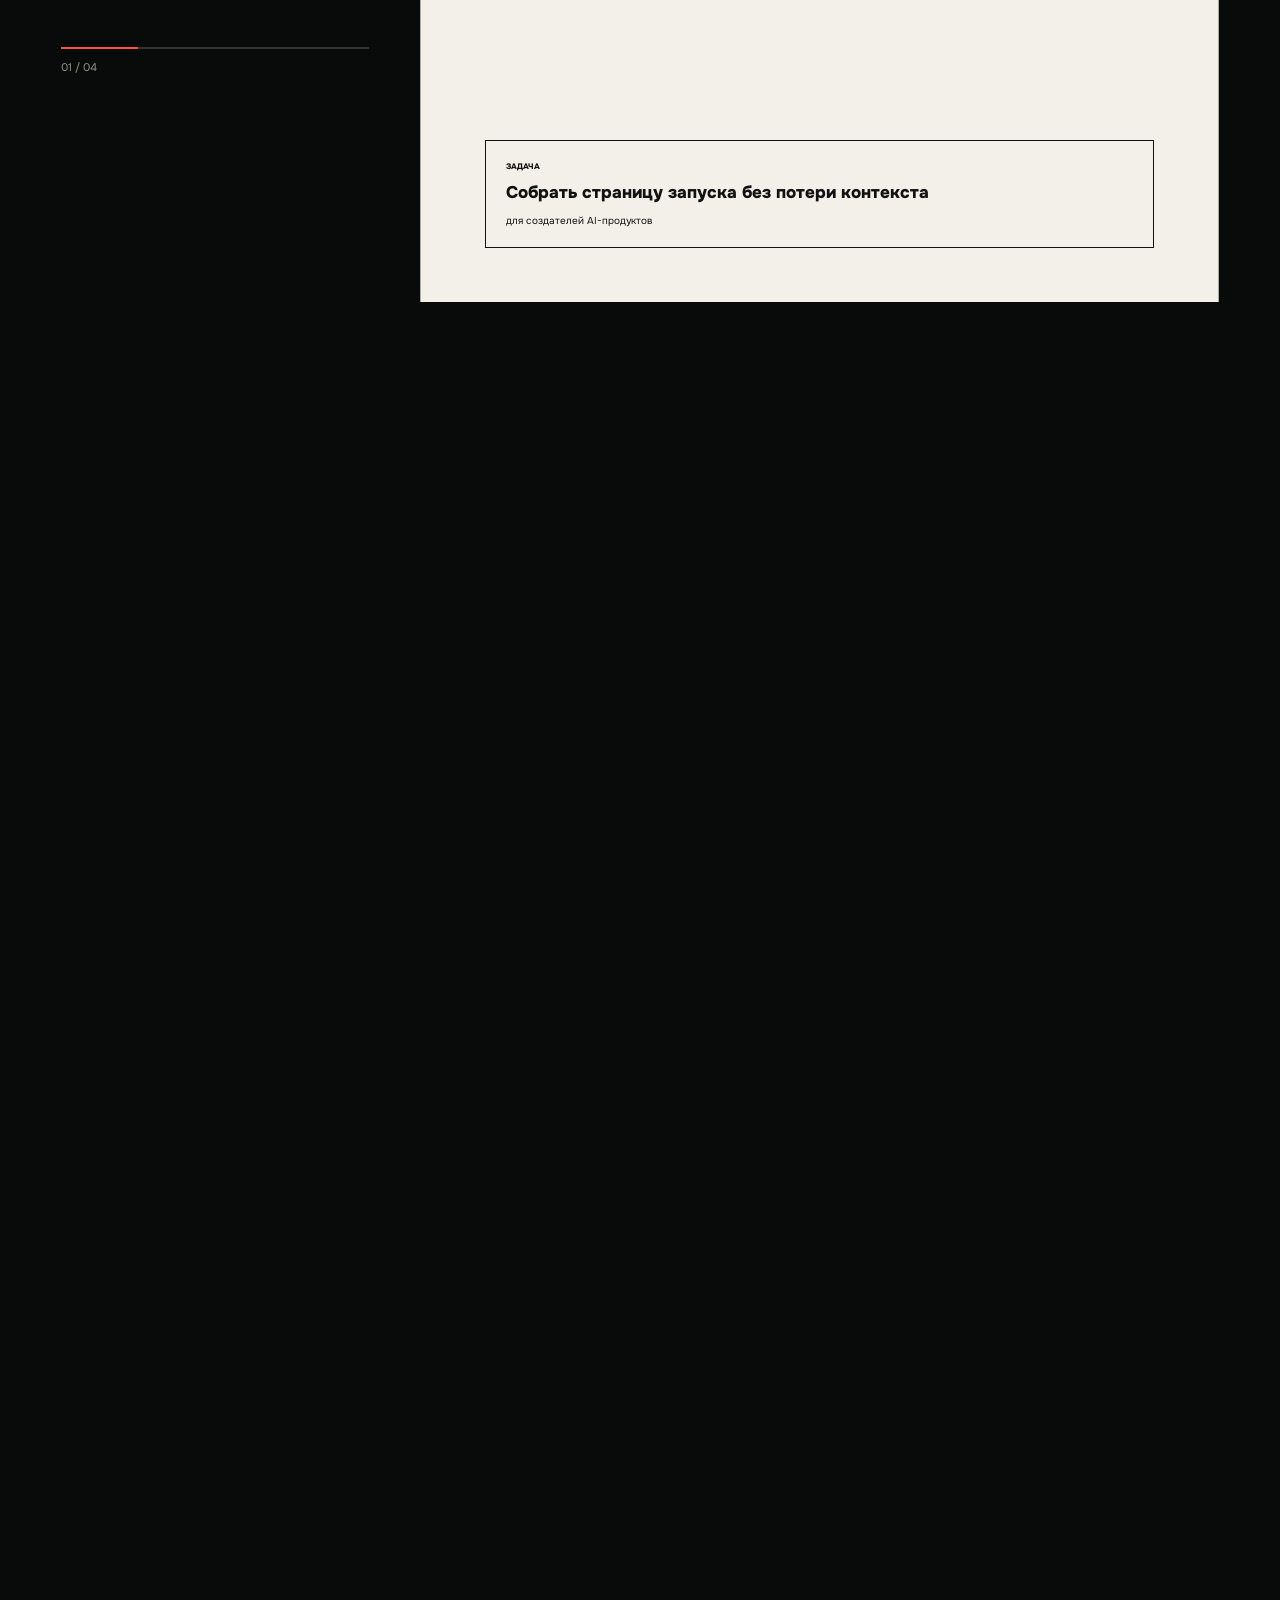
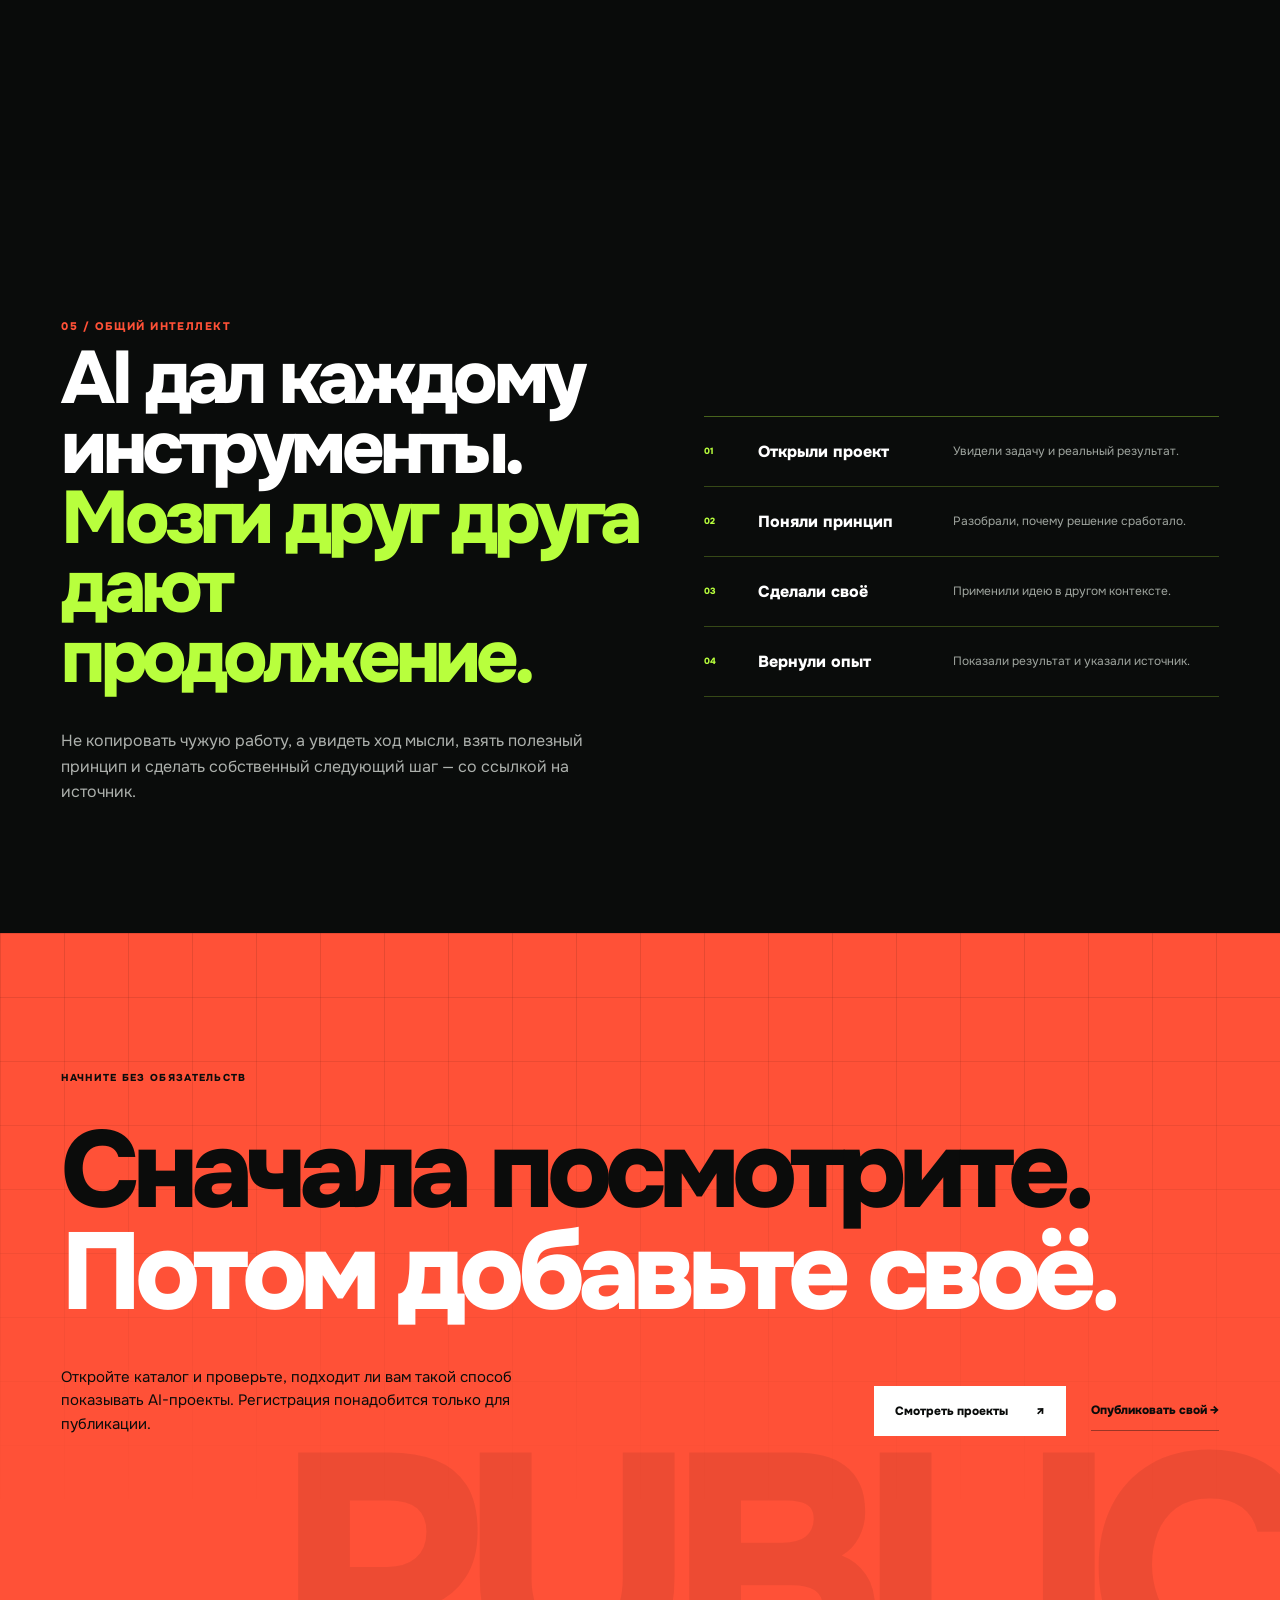
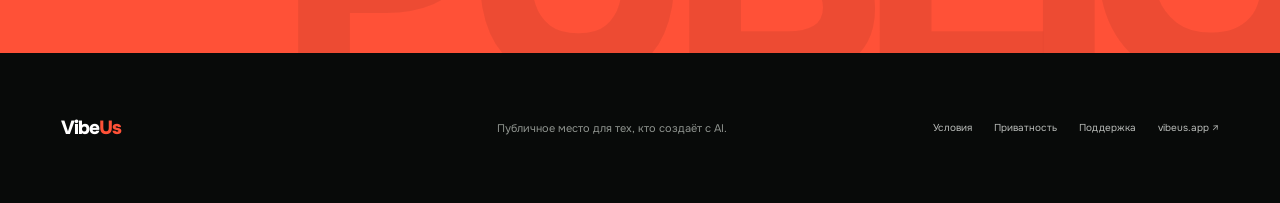
==== commit 77b1c7f9: "Finish VibeUs proof-first landing flow" ====
--- a/variants/vibeus-public-life/index.html
+++ b/variants/vibeus-public-life/index.html
@@ -21,9 +21,8 @@
     </button>
     <nav class="site-nav" id="site-nav" aria-label="Основная навигация" data-nav>
       <a href="#about">Что это</a>
-      <a href="#record">Карточка проекта</a>
+      <a href="#projects">Проекты</a>
       <a href="#path">Как показать</a>
-      <a href="https://vibeus.app/catalog">Смотреть проекты</a>
       <a class="nav-cta" href="https://vibeus.app/auth">Войти</a>
     </nav>
   </header>
@@ -48,7 +47,7 @@
         <h1 id="hero-title"><span data-hero-line-one>Не начинайте</span><em data-hero-line-two>с пустого чата.</em></h1>
         <p class="hero-lead" data-hero-lead>Смотрите, какие задачи уже решают другие, разбирайте результат и контекст, показывайте своё — чтобы следующая идея начиналась не с нуля.</p>
         <div class="hero-actions">
-          <a class="button button-primary" href="https://vibeus.app/catalog">Посмотреть, что уже сделали <span aria-hidden="true">↗</span></a>
+          <a class="button button-primary" href="#projects">Посмотреть проекты <span aria-hidden="true">↓</span></a>
           <a class="text-link" href="https://vibeus.app/auth">Показать свой проект <span aria-hidden="true">→</span></a>
         </div>
         <p class="hero-receipt"><i aria-hidden="true"></i>Смотреть можно без регистрации. Аккаунт нужен только для публикации.</p>
@@ -81,6 +80,23 @@
       <div class="relay-line" aria-hidden="true"><span>СДЕЛАЛИ</span><i></i><span>ОФОРМИЛИ</span><i></i><span>ПОКАЗАЛИ</span></div>
     </section>
 
+    <section class="reasons section-pad" id="projects" aria-labelledby="reasons-title">
+      <div class="section-label"><span>02</span><p>Сначала — живые проекты</p></div>
+      <div class="reasons-head">
+        <h2 id="reasons-title">Не верьте обещанию.<br><em>Откройте результат.</em></h2>
+        <p>Посмотрите задачу, материалы и рабочую ссылку. Уже после этого решайте, полезен ли вам подход автора и стоит ли разбирать его дальше.</p>
+      </div>
+      <figure class="catalog-window catalog-window-early">
+        <img src="assets/vibeus-catalog.png" alt="Каталог публичных проектов VibeUs" loading="eager">
+        <figcaption>Архивный снимок интерфейса · состав и счётчики не являются текущими</figcaption>
+      </figure>
+      <div class="reason-list">
+        <a href="https://vibeus.app/catalog"><span>01</span><strong>Смотреть</strong><p>Открыть каталог и выбрать проект по задаче, а не по обещанию.</p><i>Каталог ↗</i></a>
+        <a href="https://vibeus.app/catalog"><span>02</span><strong>Разбирать</strong><p>Понять контекст, результат и материалы конкретной работы.</p><i>Найти проект ↗</i></a>
+        <a href="https://vibeus.app/auth"><span>03</span><strong>Показывать</strong><p>Собрать собственный результат рядом с одной публичной ссылкой.</p><i>Добавить свой ↗</i></a>
+      </div>
+    </section>
+
     <section class="record" id="record" aria-labelledby="record-title">
       <div class="record-visual">
         <div class="record-index" aria-hidden="true">PUBLIC / 01</div>
@@ -90,7 +106,7 @@
         </figure>
       </div>
       <div class="record-copy section-pad">
-        <p class="section-index">02 / Что человек увидит</p>
+        <p class="section-index">03 / Что человек увидит</p>
         <h2 id="record-title">Не обещание.<br>Карточку проекта.</h2>
         <p class="record-intro">Чтобы ссылку было не просто куда отправить, а зачем открыть.</p>
         <dl class="record-fields">
@@ -107,7 +123,7 @@
     <section class="journey" id="path" aria-labelledby="journey-title" data-journey>
       <div class="journey-sticky">
         <div class="journey-head">
-          <p>Как дать работе публичную жизнь</p>
+          <p>04 / Как дать работе публичную жизнь</p>
           <h2 id="journey-title">Четыре понятных<br>шага после сборки</h2>
           <div class="journey-progress" aria-hidden="true"><i data-progress></i></div>
           <p class="journey-status" aria-live="polite"><span data-step-current>01</span> / 04</p>
@@ -143,36 +159,17 @@
       </div>
     </section>
 
-    <section class="reasons section-pad" id="projects" aria-labelledby="reasons-title">
-      <div class="section-label"><span>03</span><p>Зачем открывать VibeUs</p></div>
-      <div class="reasons-head">
-        <h2 id="reasons-title">Не ещё одна лента.<br><em>Общий разгон для идей.</em></h2>
-        <p>Смотреть, какие задачи уже берут на себя другие. Показывать собственный результат. Обсуждать не магию инструмента, а то, что с его помощью получилось.</p>
-      </div>
-      <div class="reason-list">
-        <a href="https://vibeus.app/catalog"><span>01</span><strong>Смотреть</strong><p>Быстро понять, какие AI-проекты уже показывают публично.</p><i>Каталог ↗</i></a>
-        <a href="https://vibeus.app/auth"><span>02</span><strong>Показывать</strong><p>Собрать задачу, результат и материалы рядом с одной ссылкой.</p><i>Добавить проект ↗</i></a>
-        <a href="https://vibeus.app/catalog"><span>03</span><strong>Обсуждать</strong><p>Открывать работу с контекстом и отвечать на конкретный вопрос автора.</p><i>Найти проект ↗</i></a>
-      </div>
-      <figure class="catalog-window">
-        <img src="assets/vibeus-catalog.png" alt="Каталог публичных проектов VibeUs" loading="lazy">
-        <figcaption>Архивный снимок интерфейса · состав и счётчики не являются текущими</figcaption>
-      </figure>
-    </section>
-
     <section class="collective" id="people" aria-labelledby="collective-title">
       <div class="collective-copy section-pad">
-        <p class="section-index">04 / Общий интеллект</p>
+        <p class="section-index">05 / Общий интеллект</p>
         <h2 id="collective-title">AI дал каждому инструменты.<br><span>Мозги друг друга дают продолжение.</span></h2>
-        <p>VibeUs нужен, чтобы результаты не оставались изолированными. Их можно увидеть, понять, обсудить — и использовать как отправную точку для следующей идеи, не выдавая чужую работу за свою.</p>
+        <p>Не копировать чужую работу, а увидеть ход мысли, взять полезный принцип и сделать собственный следующий шаг — со ссылкой на источник.</p>
       </div>
-      <div class="collective-field" aria-hidden="true">
-        <div class="signal signal-main">ПРОЕКТ</div>
-        <div class="signal signal-a">КОНТЕКСТ</div>
-        <div class="signal signal-b">ВОПРОС</div>
-        <div class="signal signal-c">ОТВЕТ</div>
-        <div class="signal signal-d">СЛЕДУЮЩИЙ ШАГ</div>
-        <svg viewBox="0 0 800 700" preserveAspectRatio="none"><path d="M400 350 C290 210 170 170 95 115M400 350 C535 180 660 165 735 90M400 350 C575 420 675 520 735 610M400 350 C245 455 145 545 65 625"/></svg>
+      <div class="reuse-chain" aria-label="Как чужой проект помогает сделать собственный следующий шаг">
+        <div><span>01</span><strong>Открыли проект</strong><p>Увидели задачу и реальный результат.</p></div>
+        <div><span>02</span><strong>Поняли принцип</strong><p>Разобрали, почему решение сработало.</p></div>
+        <div><span>03</span><strong>Сделали своё</strong><p>Применили идею в другом контексте.</p></div>
+        <div><span>04</span><strong>Вернули опыт</strong><p>Показали результат и указали источник.</p></div>
       </div>
     </section>
 
--- a/variants/vibeus-public-life/styles.css
+++ b/variants/vibeus-public-life/styles.css
@@ -6,6 +6,7 @@
 *{box-sizing:border-box}
 html{scroll-behavior:smooth;background:var(--ink)}
 body{margin:0;font-family:Onest,Arial,sans-serif;color:var(--ink);background:var(--paper);overflow-x:visible}
+section[id]{scroll-margin-top:72px}
 img{display:block;max-width:100%}a{color:inherit;text-decoration:none}button{font:inherit}h1,h2,h3{overflow-wrap:anywhere}:focus-visible{outline:2px solid var(--accent);outline-offset:4px}
 .sr-only{position:absolute;width:1px;height:1px;padding:0;margin:-1px;overflow:hidden;clip:rect(0,0,0,0);white-space:nowrap;border:0}
 .skip-link{position:fixed;z-index:1000;left:16px;top:12px;padding:12px 16px;background:#fff;color:#000;transform:translateY(-150%);transition:.2s}.skip-link:focus{transform:none}
@@ -54,12 +55,12 @@
 
 .record{display:grid;grid-template-columns:1.08fr .92fr;min-height:920px;background:#d7d0c2}.record-visual{position:relative;overflow:hidden;padding:10vw 7vw 8vw;background:#111411}.record-index{position:absolute;top:25px;left:28px;color:#959b96;font:700 9px Onest;letter-spacing:.12em}.product-sheet{position:relative;margin:0;transform:rotate(-2deg);box-shadow:0 40px 90px rgba(0,0,0,.48)}.product-sheet img{width:100%;max-height:700px;object-fit:cover;object-position:top}.product-sheet figcaption,.catalog-window figcaption{padding:12px 0;color:#a8aca8;font-size:9px;letter-spacing:.08em;text-transform:uppercase}.record-copy{align-self:center}.record-intro{max-width:440px;margin:30px 0 46px;font-size:18px;line-height:1.45}.record-fields{margin:0 0 35px;border-top:1px solid var(--line)}.record-fields div{display:grid;grid-template-columns:110px 1fr;gap:20px;padding:18px 0;border-bottom:1px solid var(--line)}.record-fields dt{font-size:11px;font-weight:800;text-transform:uppercase}.record-fields dd{margin:0;color:#4e514e;font-size:13px}.availability-note{padding:17px 18px;margin:0 0 28px;border-left:3px solid var(--accent);background:rgba(255,255,255,.35)}.availability-note b{font-size:11px;text-transform:uppercase}.availability-note p{margin:6px 0 0;font-size:12px;line-height:1.5}
 
-.journey{position:relative;height:380vh;color:#fff;background:#090b0a}.journey-sticky{position:sticky;top:0;height:100svh;min-height:680px;padding:86px var(--pad) 38px;display:grid;grid-template-columns:31% 69%;overflow:hidden}.journey-head{padding-right:4vw;align-self:center}.journey-head>p:first-child{color:var(--accent);font-size:10px;font-weight:800;text-transform:uppercase;letter-spacing:.12em}.journey h2{font-size:clamp(41px,4.5vw,70px)}.journey-progress{height:2px;margin-top:55px;background:#333}.journey-progress i{display:block;width:0;height:100%;background:var(--accent)}.journey-status{font-size:11px;color:#909590}.journey-window{overflow:hidden;align-self:stretch}.journey-track{height:100%;display:flex;will-change:transform}.step{position:relative;flex:0 0 100%;padding:6vh 5vw;display:grid;grid-template-rows:auto auto 1fr;color:#111;background:var(--paper);border-left:1px solid #aaa}.step:nth-child(2){background:#d9d2c4}.step:nth-child(3){background:#ff593d}.step:nth-child(4){background:#c6ff57}.step-number{position:absolute;right:24px;top:20px;font-size:10px;font-weight:800}.step-label{font-size:9px;font-weight:800;letter-spacing:.13em;text-transform:uppercase}.step h3{margin:20px 0 0;font-size:clamp(35px,4.5vw,69px);line-height:.94;letter-spacing:-.06em}.step-note{align-self:end;max-width:490px;font-size:13px;line-height:1.5}.context-specimen,.route-specimen{align-self:end;margin-top:20px;padding:20px;border:1px solid #111;display:grid;gap:11px}.context-specimen span,.route-specimen span{font-size:8px;font-weight:800}.context-specimen strong,.route-specimen strong{font-size:17px}.context-specimen i,.route-specimen i{font-size:10px;font-style:normal}.screen-fragment{align-self:end;height:34vh;margin:20px 0 0;overflow:hidden;border:1px solid #111}.screen-fragment img{width:100%;object-fit:cover;object-position:top}.question-specimen{align-self:end;margin:20px 0 0;padding:28px;border:1px solid #111;font-size:clamp(18px,2vw,30px);line-height:1.25;font-weight:600}
+.journey{position:relative;height:260vh;color:#fff;background:#090b0a}.journey-sticky{position:sticky;top:0;height:100svh;min-height:680px;padding:86px var(--pad) 38px;display:grid;grid-template-columns:31% 69%;overflow:hidden}.journey-head{padding-right:4vw;align-self:center}.journey-head>p:first-child{color:var(--accent);font-size:10px;font-weight:800;text-transform:uppercase;letter-spacing:.12em}.journey h2{font-size:clamp(41px,4.5vw,70px)}.journey-progress{height:2px;margin-top:55px;background:#333}.journey-progress i{display:block;width:25%;height:100%;background:var(--accent);transition:width .45s var(--ease)}.journey-status{font-size:11px;color:#909590}.journey-window{overflow:hidden;align-self:stretch}.journey-track{height:100%;display:flex;will-change:transform;transition:transform .58s var(--ease)}.step{position:relative;flex:0 0 100%;padding:6vh 5vw;display:grid;grid-template-rows:auto auto 1fr;color:#111;background:var(--paper);border-left:1px solid #aaa}.step:nth-child(2){background:#d9d2c4}.step:nth-child(3){background:#ff593d}.step:nth-child(4){background:#c6ff57}.step-number{position:absolute;right:24px;top:20px;font-size:10px;font-weight:800}.step-label{font-size:9px;font-weight:800;letter-spacing:.13em;text-transform:uppercase}.step h3{margin:20px 0 0;font-size:clamp(35px,4.5vw,69px);line-height:.94;letter-spacing:-.06em}.step-note{align-self:end;max-width:490px;font-size:13px;line-height:1.5}.context-specimen,.route-specimen{align-self:end;margin-top:20px;padding:20px;border:1px solid #111;display:grid;gap:11px}.context-specimen span,.route-specimen span{font-size:8px;font-weight:800}.context-specimen strong,.route-specimen strong{font-size:17px}.context-specimen i,.route-specimen i{font-size:10px;font-style:normal}.screen-fragment{align-self:end;height:34vh;margin:20px 0 0;overflow:hidden;border:1px solid #111}.screen-fragment img{width:100%;object-fit:cover;object-position:top}.question-specimen{align-self:end;margin:20px 0 0;padding:28px;border:1px solid #111;font-size:clamp(18px,2vw,30px);line-height:1.25;font-weight:600}
 
-.reasons{background:var(--paper)}.reasons-head{display:grid;grid-template-columns:2fr 1fr;gap:7vw;margin-top:55px;align-items:end}.reason-list{margin-top:75px;border-top:1px solid #111}.reason-list a{display:grid;grid-template-columns:70px 1.1fr 1.4fr auto;gap:24px;align-items:center;padding:28px 0;border-bottom:1px solid #111;transition:padding .3s,background .3s}.reason-list a:hover{padding-left:16px;padding-right:16px;background:#fff}.reason-list span{color:var(--accent);font-size:10px}.reason-list strong{font-size:clamp(26px,3vw,45px);letter-spacing:-.045em}.reason-list p{margin:0;font-size:13px;line-height:1.45}.reason-list i{font-style:normal;font-size:10px;font-weight:800}.catalog-window{position:relative;width:78%;margin:95px 0 0 auto;padding:18px;background:#101210;box-shadow:0 32px 70px rgba(0,0,0,.22)}.catalog-window img{width:100%;max-height:650px;object-fit:cover;object-position:top}
+.reasons{background:var(--paper)}.reasons-head{display:grid;grid-template-columns:2fr 1fr;gap:7vw;margin-top:55px;align-items:end}.reason-list{margin-top:75px;border-top:1px solid #111}.reason-list a{display:grid;grid-template-columns:70px 1.1fr 1.4fr auto;gap:24px;align-items:center;padding:28px 0;border-bottom:1px solid #111;transition:padding .3s,background .3s}.reason-list a:hover{padding-left:16px;padding-right:16px;background:#fff}.reason-list span{color:var(--accent);font-size:10px}.reason-list strong{font-size:clamp(26px,3vw,45px);letter-spacing:-.045em}.reason-list p{margin:0;font-size:13px;line-height:1.45}.reason-list i{font-style:normal;font-size:10px;font-weight:800}.catalog-window{position:relative;width:78%;margin:95px 0 0 auto;padding:18px;background:#101210;box-shadow:0 32px 70px rgba(0,0,0,.22)}.catalog-window img{width:100%;max-height:650px;object-fit:cover;object-position:top}.catalog-window-early{width:100%;margin:64px 0 0}.catalog-window-early img{max-height:620px}.catalog-window-early+.reason-list{margin-top:48px}
 
-.collective{display:grid;grid-template-columns:55% 45%;min-height:820px;color:#fff;background:#0a0c0b}.collective-copy{align-self:center}.collective h2 span{color:var(--acid)}.collective-copy>p:last-child{max-width:570px;margin:35px 0 0;color:#adb1ad;line-height:1.6}.collective-field{position:relative;min-height:700px;background:radial-gradient(circle at 50% 50%,rgba(184,255,61,.15),transparent 45%)}.collective-field svg{position:absolute;inset:10%;width:80%;height:80%;fill:none;stroke:rgba(184,255,61,.36);stroke-width:1}.signal{position:absolute;z-index:2;padding:10px 13px;border:1px solid rgba(184,255,61,.42);background:#0b100c;color:var(--acid);font-size:8px;font-weight:800;letter-spacing:.11em}.signal-main{left:43%;top:47%;font-size:11px;background:var(--acid);color:#081008}.signal-a{left:8%;top:14%}.signal-b{right:8%;top:11%}.signal-c{right:6%;bottom:11%}.signal-d{left:4%;bottom:8%}
-.final-cta{position:relative;min-height:760px;padding:clamp(90px,12vw,180px) var(--pad) 70px;overflow:hidden;background:var(--accent);color:#0b0c0b}.final-grid{position:absolute;inset:0;background:linear-gradient(rgba(0,0,0,.1) 1px,transparent 1px),linear-gradient(90deg,rgba(0,0,0,.1) 1px,transparent 1px);background-size:64px 64px;mask-image:linear-gradient(#000,transparent 80%)}.final-cta>p{position:relative;font-size:10px;font-weight:800;text-transform:uppercase;letter-spacing:.13em}.final-cta h2{position:relative;margin-top:42px;font-size:clamp(56px,8.5vw,132px)}.final-cta h2 em{color:#fff}.final-row{position:relative;display:flex;justify-content:space-between;align-items:end;gap:60px;margin-top:50px}.final-row>p{max-width:500px;margin:0;font-size:15px;line-height:1.55}.final-actions{display:flex;align-items:center;gap:25px}.final-word{position:absolute;right:-.03em;bottom:-.25em;font-size:clamp(140px,25vw,400px);line-height:1;font-weight:800;letter-spacing:-.09em;color:rgba(0,0,0,.07)}
+.collective{display:grid;grid-template-columns:55% 45%;min-height:720px;color:#fff;background:#0a0c0b}.collective-copy{align-self:center}.collective h2 span{color:var(--acid)}.collective-copy>p:last-child{max-width:570px;margin:35px 0 0;color:#adb1ad;line-height:1.6}.reuse-chain{align-self:center;margin:72px var(--pad) 72px 0;border-top:1px solid rgba(184,255,61,.36)}.reuse-chain>div{display:grid;grid-template-columns:36px minmax(130px,.8fr) 1.2fr;gap:18px;align-items:center;padding:24px 0;border-bottom:1px solid rgba(184,255,61,.25)}.reuse-chain span{color:var(--acid);font-size:9px;font-weight:800}.reuse-chain strong{font-size:16px}.reuse-chain p{margin:0;color:#9fa59f;font-size:12px;line-height:1.45}
+.final-cta{position:relative;min-height:720px;padding:clamp(86px,10vw,150px) var(--pad) 70px;overflow:hidden;background:var(--accent);color:#0b0c0b}.final-grid{position:absolute;inset:0;background:linear-gradient(rgba(0,0,0,.1) 1px,transparent 1px),linear-gradient(90deg,rgba(0,0,0,.1) 1px,transparent 1px);background-size:64px 64px;mask-image:linear-gradient(#000,transparent 80%)}.final-cta>p{position:relative;font-size:10px;font-weight:800;text-transform:uppercase;letter-spacing:.13em}.final-cta h2{position:relative;margin-top:36px;font-size:clamp(56px,8.5vw,132px)}.final-cta h2 em{color:#fff}.final-row{position:relative;display:flex;justify-content:space-between;align-items:end;gap:60px;margin-top:42px}.final-row>p{max-width:500px;margin:0;font-size:15px;line-height:1.55}.final-actions{display:flex;align-items:center;gap:25px}.final-word{position:absolute;right:-.03em;bottom:-.25em;font-size:clamp(140px,25vw,400px);line-height:1;font-weight:800;letter-spacing:-.09em;color:rgba(0,0,0,.07)}
 .site-footer{min-height:150px;padding:45px var(--pad);display:grid;grid-template-columns:1fr 1fr auto;align-items:center;gap:30px;color:#fff;background:#080a09}.site-footer>p{margin:0;color:#8f948f;font-size:11px}.footer-links{display:flex;gap:22px;color:#b8bbb8;font-size:10px}
 
 @media(max-width:900px){
@@ -67,11 +68,11 @@
   .hero{height:auto;min-height:850px;max-height:none;padding:110px var(--pad) 60px;display:flex;flex-direction:column}.hero-copy{position:relative;left:auto;top:auto;width:100%;transform:none}.hero h1{font-size:clamp(45px,12vw,72px);max-width:650px}.hero-lead{max-width:620px}.hero-media{position:absolute;height:100%;}.hero-shade{background:linear-gradient(180deg,rgba(2,3,2,.98) 0,rgba(2,3,2,.86) 52%,rgba(2,3,2,.3) 80%,rgba(2,3,2,.86) 100%)}
   .hero-passport{top:auto;bottom:75px;right:8%;width:min(58vw,470px);min-height:320px;opacity:.88}.passport-body{padding:25px 14px 20px}.passport-body strong{font-size:40px}.passport-body small{margin-top:16px}.hero-note{display:none}.field-label{display:none}.breach-field{right:35%;top:75%}.code-plane{right:-10%;top:35%;width:80%;height:70%}.hero-quantum .quantum-field{right:-5%;top:43%;width:78%;height:50%}.hero-singularity .black-hole{right:-10%;top:38%;width:80%;height:56%}.black-hole .accretion{width:410px}.black-hole .event-horizon{width:180px;height:180px}.hero-receipt{max-width:430px}.code-foreground{opacity:.5}
   .hero{min-height:0;padding-bottom:0}.hero-proof{position:relative;top:auto;bottom:auto;right:auto;align-self:flex-end;width:min(61vw,500px);margin:34px 6% -15px 0;padding:10px;opacity:.9;transform:rotate(1.5deg)!important}.proof-screen{height:330px}.proof-route{display:none}.proof-bar{height:29px}.proof-caption{padding:12px 4px 3px}.hero-singularity .hero-proof{top:auto;right:auto}
-  .orientation-copy,.reasons-head{grid-template-columns:1fr}.orientation-copy{gap:28px}.record{grid-template-columns:1fr}.record-visual{padding:100px 12vw 70px}.record-copy{padding-top:85px;padding-bottom:100px}.journey{height:auto}.journey-sticky{position:relative;height:auto;min-height:0;padding:90px var(--pad);display:block;overflow:visible}.journey-head{padding:0}.journey-progress,.journey-status{display:none}.journey-window{overflow:visible;margin-top:55px}.journey-track{height:auto;display:grid;gap:2px;transform:none!important}.step{min-height:620px;padding:55px 35px}.reason-list a{grid-template-columns:45px 1fr auto}.reason-list p{grid-column:2/4}.catalog-window{width:100%;margin-top:65px}.collective{grid-template-columns:1fr}.collective-field{min-height:520px}.final-row{align-items:flex-start;flex-direction:column}.site-footer{grid-template-columns:1fr}.footer-links{flex-wrap:wrap}
+  .orientation-copy,.reasons-head{grid-template-columns:1fr}.orientation-copy{gap:28px}.record{grid-template-columns:1fr}.record-visual{padding:100px 12vw 70px}.record-copy{padding-top:85px;padding-bottom:100px}.journey{height:auto}.journey-sticky{position:relative;height:auto;min-height:0;padding:90px var(--pad);display:block;overflow:visible}.journey-head{padding:0}.journey-progress,.journey-status{display:none}.journey-window{overflow:visible;margin-top:55px}.journey-track{height:auto;display:grid;gap:2px;transform:none!important;transition:none}.step{min-height:620px;padding:55px 35px}.reason-list a{grid-template-columns:45px 1fr auto}.reason-list p{grid-column:2/4}.catalog-window{width:100%;margin-top:65px}.catalog-window-early{margin-top:50px}.catalog-window-early+.reason-list{margin-top:44px}.collective{grid-template-columns:1fr;min-height:0}.reuse-chain{margin:0 var(--pad) 72px}.final-row{align-items:flex-start;flex-direction:column}.site-footer{grid-template-columns:1fr}.footer-links{flex-wrap:wrap}
 }
 @media(max-width:560px){
   :root{--pad:20px}.site-header{padding:0 20px}.hero{min-height:820px;padding-top:94px}.hero-kicker{margin-bottom:19px}.hero h1{font-size:clamp(42px,12.5vw,58px);line-height:.94}.hero-lead{margin-top:21px;font-size:14px}.hero-actions{align-items:flex-start;flex-direction:column;gap:8px;margin-top:24px}.button{width:100%}.text-link{font-size:11px}.hero-receipt{margin-top:15px;font-size:10px}.hero-passport{right:-11%;bottom:45px;width:78vw;min-height:268px;opacity:.52;transform:rotate(4deg)!important}.passport-body strong{font-size:32px}.passport-body small{display:none}.passport-fields span:nth-child(n+3){display:none}.passport-fields{grid-template-columns:1fr 1fr}.passport-route{font-size:8px}.breach-field{top:77%;right:42%}.hero-quantum .quantum-field{top:50%;width:105%;right:-23%}.hero-singularity .black-hole{top:50%;width:110%;right:-28%}.black-hole .accretion{width:330px;height:95px}.black-hole .event-horizon{width:140px;height:140px}.black-hole .light-bend{width:290px;height:290px}
   .hero{min-height:0}.hero-receipt{font-size:11px;line-height:1.45}.hero-proof{right:auto;bottom:auto;width:80vw;margin:54px 0 -95px auto;padding:8px;opacity:.66}.proof-bar{height:25px;font-size:6px}.proof-screen{height:245px}.proof-caption{grid-template-columns:1fr;padding:9px 3px 2px}.proof-caption span{display:none}.proof-caption strong{text-align:left;font-size:8px}.hero-singularity .hero-proof{right:auto;top:auto}.hero-note{display:none}
-  .section-pad{padding:78px 20px}.orientation h2,.record h2,.reasons h2,.collective h2,.final-cta h2,.journey h2{font-size:39px}.relay-line{grid-template-columns:1fr;gap:12px;margin-top:55px}.relay-line i{width:1px;height:25px;margin-left:8px}.relay-line i:after{right:-3px;top:auto;bottom:0;border:0;border-top:6px solid #111;border-left:3px solid transparent;border-right:3px solid transparent}.record-visual{padding:80px 32px 55px}.record-fields div{grid-template-columns:85px 1fr}.journey-sticky{padding:75px 20px}.step{min-height:560px;padding:42px 24px}.step h3{font-size:38px}.screen-fragment{height:260px}.reason-list{margin-top:55px}.reason-list a{grid-template-columns:32px 1fr}.reason-list i{grid-column:2}.reason-list p{grid-column:2}.catalog-window{padding:10px}.collective-field{min-height:430px}.signal{font-size:7px}.final-cta{min-height:680px;padding:80px 20px}.final-cta h2{font-size:54px}.final-actions{width:100%;align-items:flex-start;flex-direction:column;gap:8px}.site-footer{padding:40px 20px}
+  .section-pad{padding:78px 20px}.orientation h2,.record h2,.reasons h2,.collective h2,.journey h2{font-size:39px}.relay-line{grid-template-columns:1fr;gap:12px;margin-top:55px}.relay-line i{width:1px;height:25px;margin-left:8px}.relay-line i:after{right:-3px;top:auto;bottom:0;border:0;border-top:6px solid #111;border-left:3px solid transparent;border-right:3px solid transparent}.record-visual{padding:80px 32px 55px}.record-fields div{grid-template-columns:85px 1fr}.journey-sticky{padding:75px 20px}.step{min-height:520px;padding:42px 24px}.step h3{font-size:38px}.screen-fragment{height:240px}.reason-list{margin-top:55px}.reason-list a{grid-template-columns:32px 1fr}.reason-list i{grid-column:2}.reason-list p{grid-column:2}.catalog-window{padding:10px}.reuse-chain{margin:0 20px 60px}.reuse-chain>div{grid-template-columns:28px 1fr;gap:8px 14px;padding:19px 0}.reuse-chain p{grid-column:2}.final-cta{min-height:0;padding:68px 20px 54px}.final-cta h2{margin-top:26px;font-size:48px;line-height:.92}.final-row{gap:26px;margin-top:28px}.final-row>p{font-size:14px}.final-actions{width:100%;align-items:flex-start;flex-direction:column;gap:8px}.final-word{display:none}.site-footer{padding:40px 20px}
 }
 @media(prefers-reduced-motion:reduce){html{scroll-behavior:auto}*,*:before,*:after{animation:none!important;transition:none!important}.code-rain,.code-foreground{display:none!important}.journey{height:auto}.journey-sticky{position:relative;height:auto;display:block;overflow:visible}.journey-head{padding:0}.journey-progress,.journey-status{display:none}.journey-window{overflow:visible;margin-top:55px}.journey-track{height:auto;display:grid;gap:2px;transform:none!important}.step{min-height:620px}}
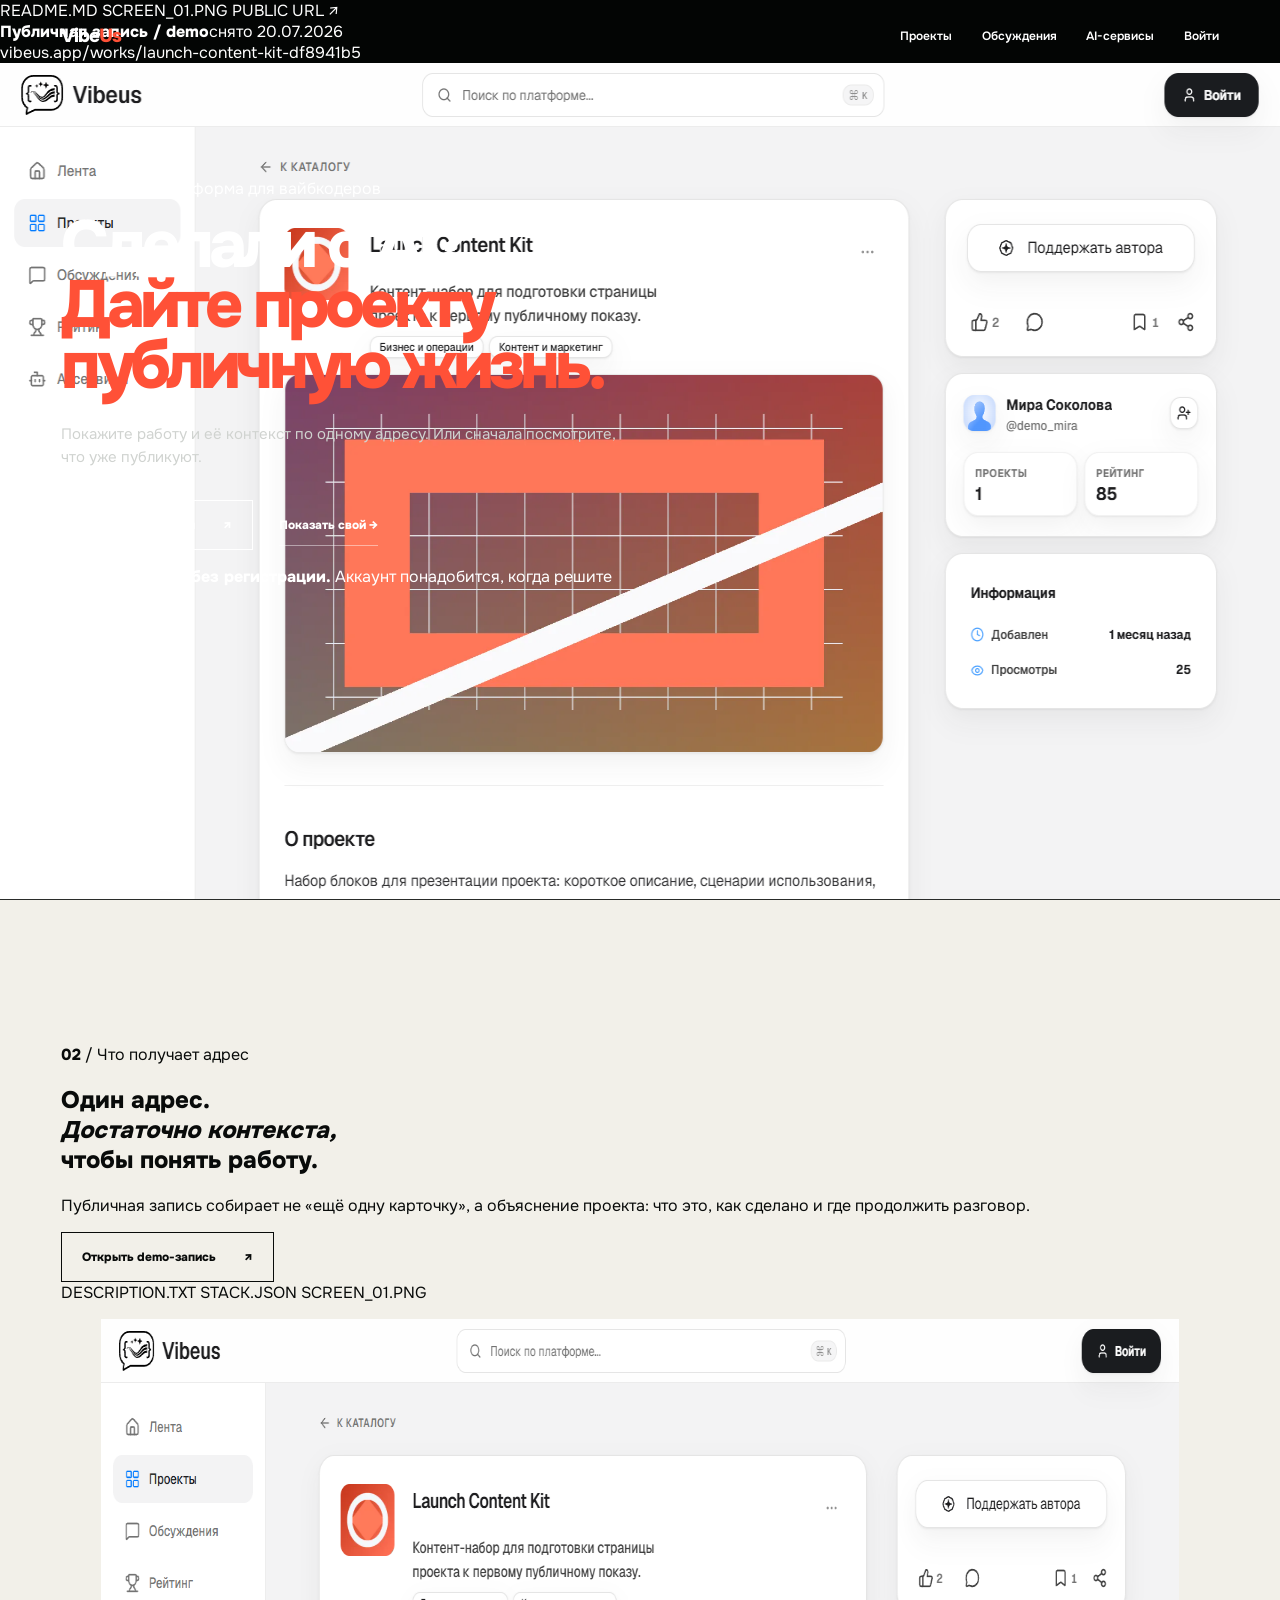
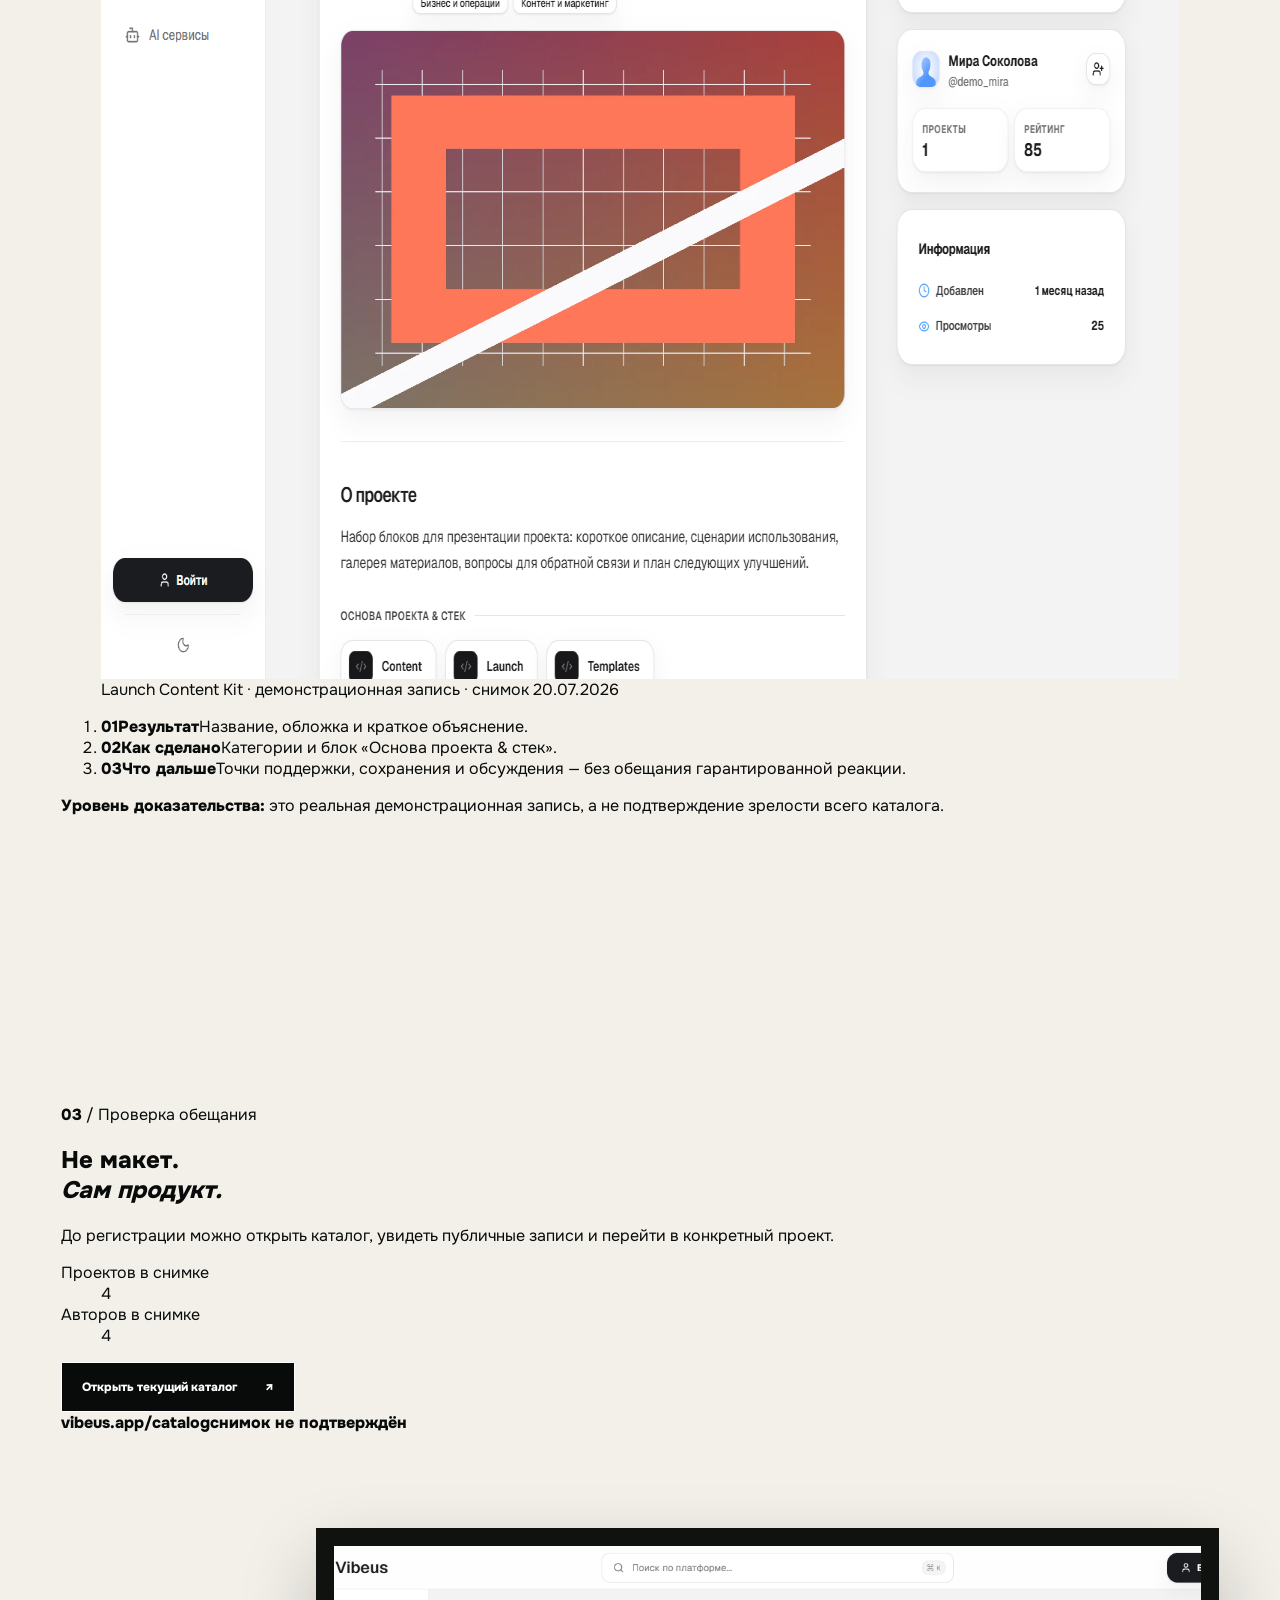
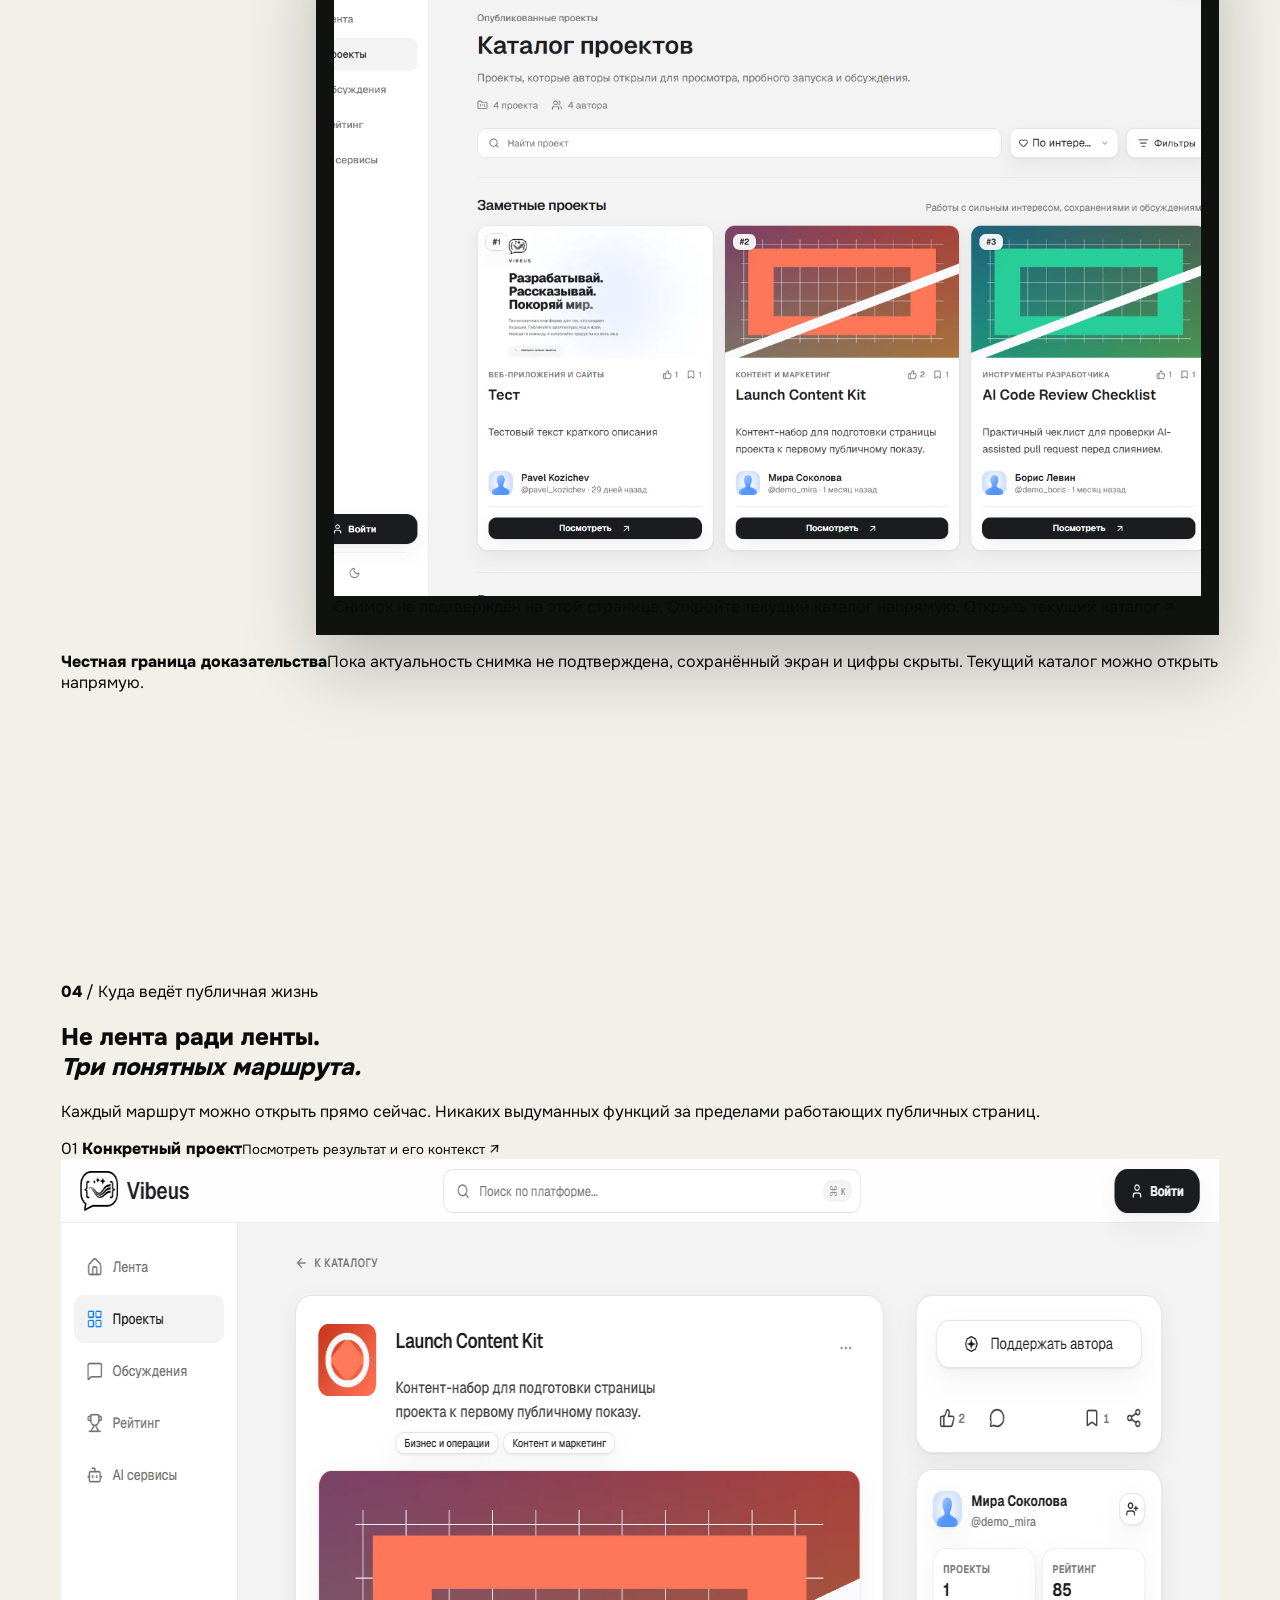
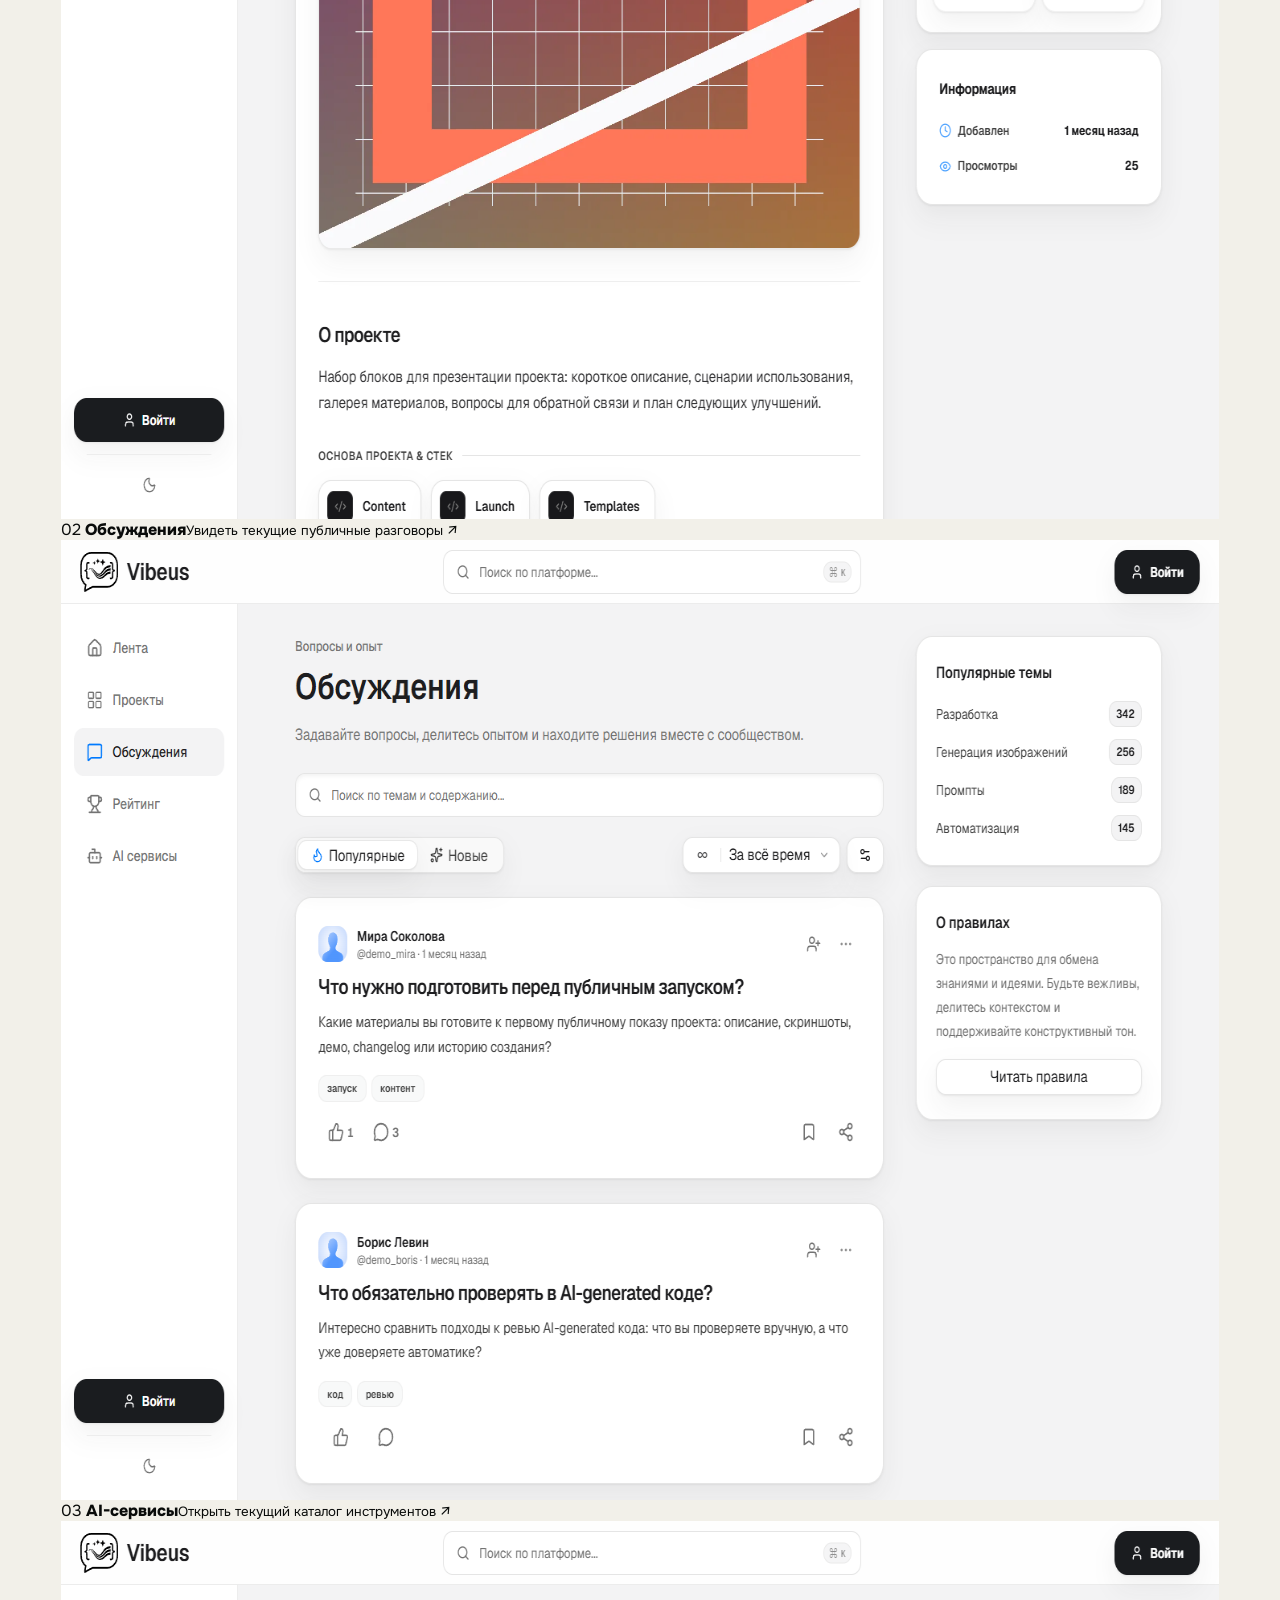
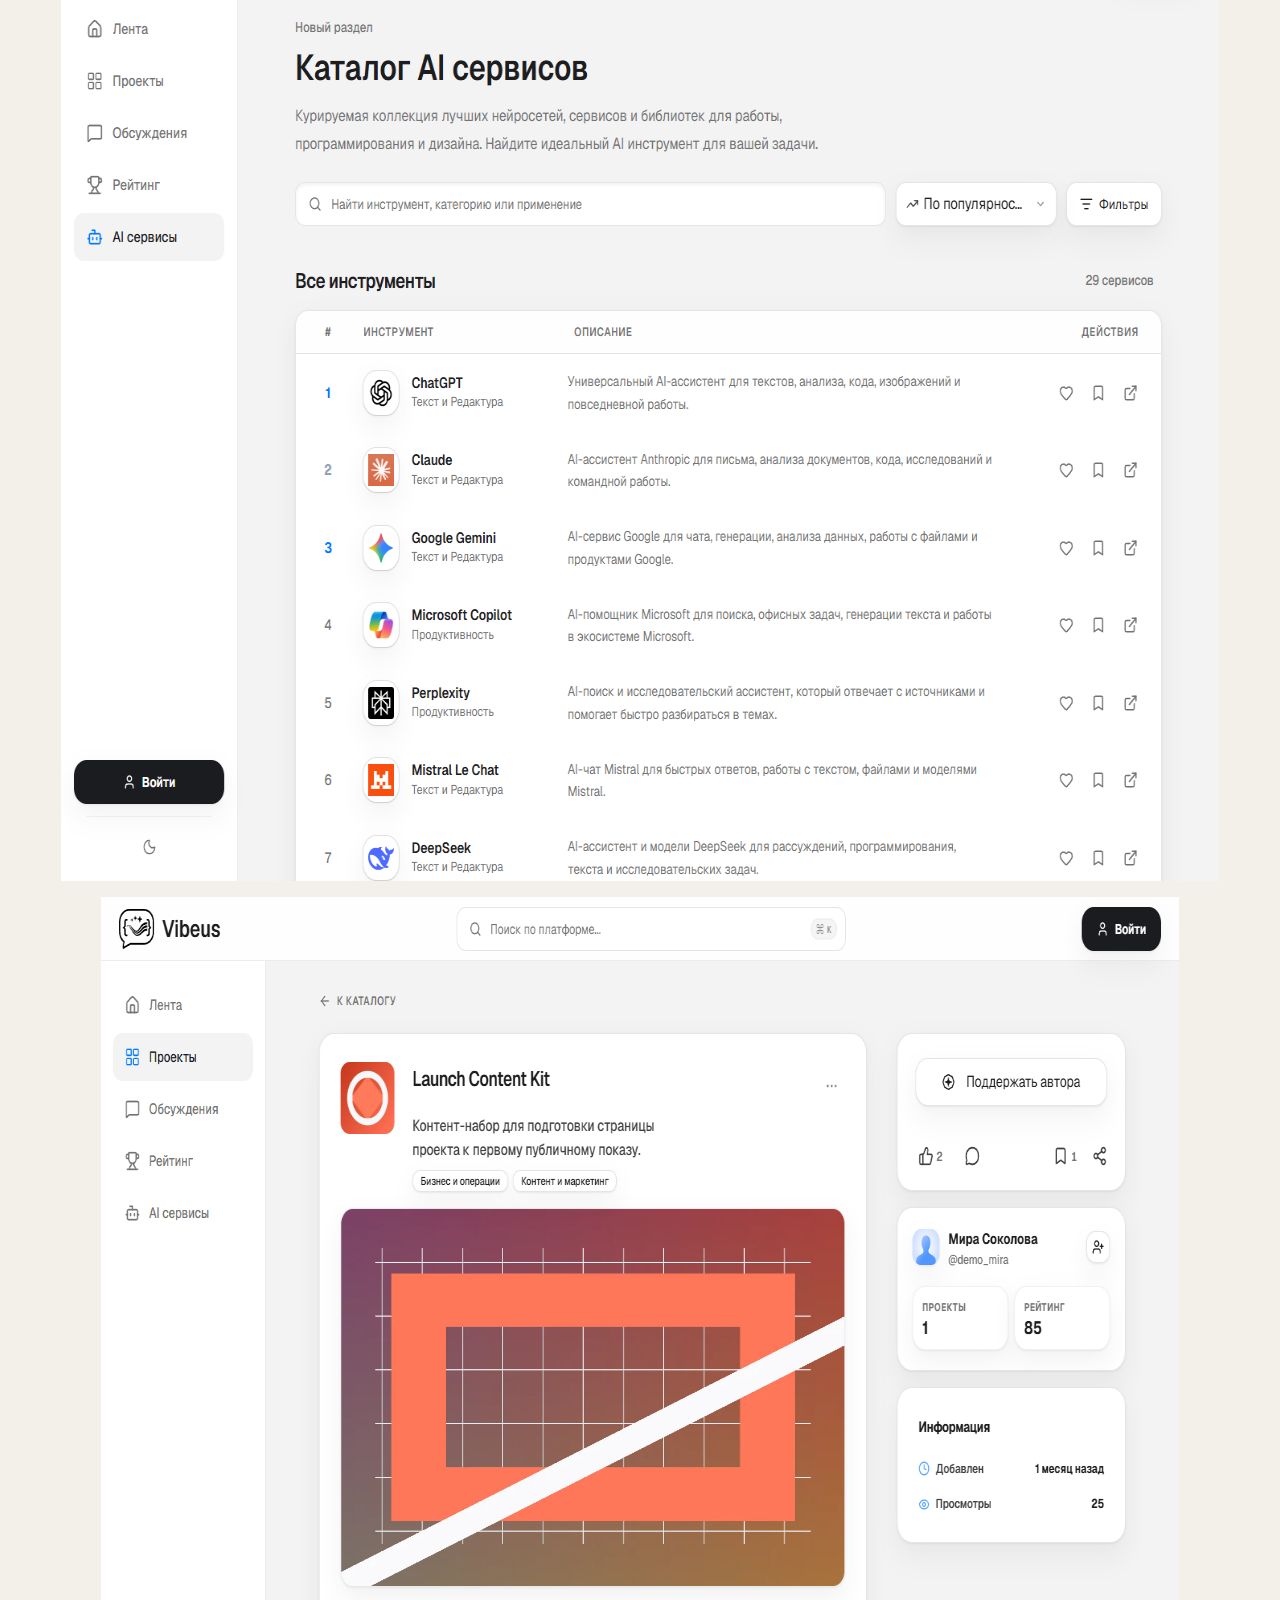
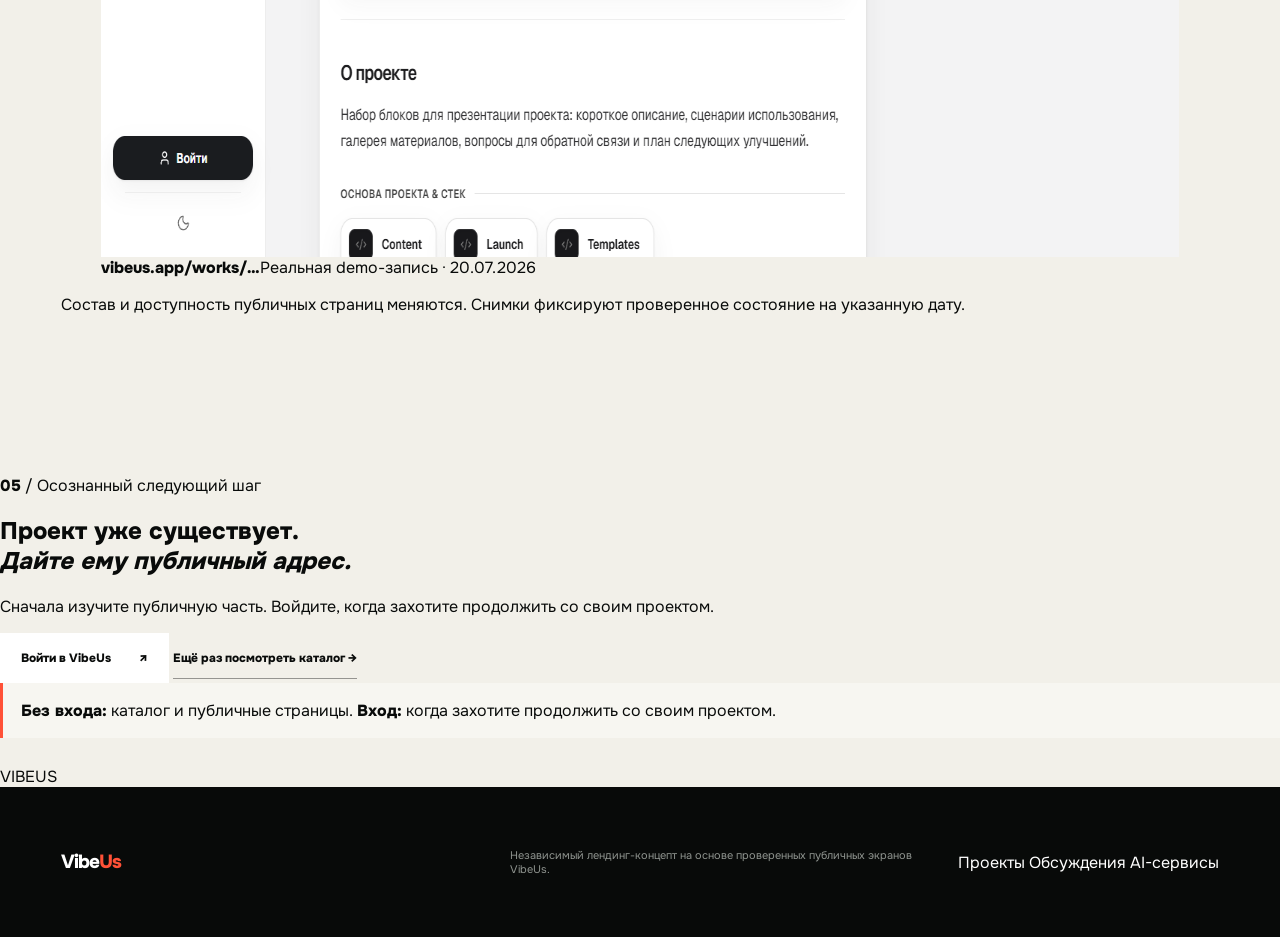
==== commit 411b3513: "fix: close VibeUs live runtime gap" ====
--- a/variants/vibeus-public-life/index.html
+++ b/variants/vibeus-public-life/index.html
@@ -1,197 +1,186 @@
 <!doctype html>
-<html lang="ru">
+<html lang="ru" class="no-js">
 <head>
   <meta charset="utf-8">
   <meta name="viewport" content="width=device-width, initial-scale=1">
-  <meta name="description" content="VibeUs — публичное место для AI-проектов: покажите задачу, результат, стек и ссылку, чтобы работу можно было понять и обсудить.">
-  <meta name="theme-color" content="#050706">
-  <title>VibeUs — покажите, что получилось с AI</title>
-  <link rel="icon" href="data:image/svg+xml,<svg xmlns=%22http://www.w3.org/2000/svg%22 viewBox=%220 0 100 100%22><rect width=%22100%22 height=%22100%22 rx=%2222%22 fill=%22%23ff5137%22/><path d=%22M22 28h17l11 34 11-34h17L58 76H42z%22 fill=%22white%22/></svg>">
-  <link rel="preload" href="assets/onest-800.ttf" as="font" type="font/ttf" crossorigin>
+  <link rel="icon" href="data:image/svg+xml,%3Csvg xmlns='http://www.w3.org/2000/svg' viewBox='0 0 64 64'%3E%3Crect width='64' height='64' rx='14' fill='%23ff593f'/%3E%3Cpath d='M16 17h10l6 20 6-20h10L38 48H26z' fill='%23090907'/%3E%3C/svg%3E">
+  <meta name="theme-color" content="#090907">
+  <meta name="description" content="VibeUs — социальная платформа, где AI-проект получает публичную запись, адрес и пространство для обсуждения.">
+  <title>VibeUs — дайте AI-проекту публичную жизнь</title>
   <link rel="stylesheet" href="styles.css">
-  <script src="app.js" defer></script>
+  <script>document.documentElement.classList.remove('no-js')</script>
 </head>
-<body>
+<body data-catalog-state="loading">
   <a class="skip-link" href="#main">К содержанию</a>
 
-  <header class="site-header" data-header>
-    <a class="brand" href="#top" aria-label="VibeUs, в начало страницы">Vibe<span>Us</span></a>
-    <button class="menu-button" type="button" aria-expanded="false" aria-controls="site-nav" data-menu-button>
-      <span class="sr-only">Открыть меню</span><i></i><i></i>
-    </button>
-    <nav class="site-nav" id="site-nav" aria-label="Основная навигация" data-nav>
-      <a href="#about">Что это</a>
-      <a href="#projects">Проекты</a>
-      <a href="#path">Как показать</a>
-      <a class="nav-cta" href="https://vibeus.app/auth">Войти</a>
-    </nav>
-  </header>
-
   <main id="main">
-    <section class="hero" id="top" aria-labelledby="hero-title">
-      <div class="hero-media" aria-hidden="true">
-        <canvas class="code-rain" data-code-rain></canvas>
-        <div class="code-plane"></div>
-        <div class="breach-field"><i></i><i></i><i></i></div>
-        <div class="quantum-field"><i></i><i></i><i></i><i></i><b></b></div>
-        <div class="black-hole"><div class="light-bend"></div><div class="accretion"></div><div class="event-horizon"></div></div>
-        <div class="field-label field-label-a">ЗАДАЧА</div>
-        <div class="field-label field-label-b">РЕЗУЛЬТАТ</div>
-        <div class="field-label field-label-c">ВОПРОС</div>
-        <div class="code-foreground" data-code-foreground></div>
-      </div>
-      <div class="hero-shade" aria-hidden="true"></div>
+    <section class="hero" id="top" aria-labelledby="hero-title" data-chapter="01">
+      <header class="site-header" aria-label="Навигация VibeUs">
+        <a class="brand" href="#top" aria-label="VibeUs, начало страницы">Vibe<span>Us</span></a>
+        <nav class="site-nav" aria-label="Основная навигация">
+          <a href="https://vibeus.app/catalog">Проекты</a>
+          <a href="https://vibeus.app/discussions">Обсуждения</a>
+          <a href="https://vibeus.app/ai-tools">AI-сервисы</a>
+          <a class="nav-login" href="https://vibeus.app/auth">Войти</a>
+        </nav>
+      </header>
 
       <div class="hero-copy">
-        <p class="hero-kicker" data-hero-kicker>Публичная база AI-проектов</p>
-        <h1 id="hero-title"><span data-hero-line-one>Не начинайте</span><em data-hero-line-two>с пустого чата.</em></h1>
-        <p class="hero-lead" data-hero-lead>Смотрите, какие задачи уже решают другие, разбирайте результат и контекст, показывайте своё — чтобы следующая идея начиналась не с нуля.</p>
+        <p class="kicker">Социальная платформа для вайбкодеров</p>
+        <h1 id="hero-title">Сделали с AI? <em>Дайте проекту публичную жизнь.</em></h1>
+        <p class="hero-lead">Покажите работу и её контекст по одному адресу. Или сначала посмотрите, что уже публикуют.</p>
         <div class="hero-actions">
-          <a class="button button-primary" href="#projects">Посмотреть проекты <span aria-hidden="true">↓</span></a>
-          <a class="text-link" href="https://vibeus.app/auth">Показать свой проект <span aria-hidden="true">→</span></a>
+          <a class="button button-coral" href="https://vibeus.app/catalog" data-proof-action="catalog-hero">Смотреть проекты <span aria-hidden="true">↗</span></a>
+          <a class="text-link hero-auth-desktop" href="https://vibeus.app/auth">Показать свой →</a>
         </div>
-        <p class="hero-receipt"><i aria-hidden="true"></i>Смотреть можно без регистрации. Аккаунт нужен только для публикации.</p>
+        <p class="action-condition"><strong>Каталог открыт без регистрации.</strong> Аккаунт понадобится, когда решите продолжить.</p>
       </div>
 
-      <div class="hero-proof" data-hero-proof>
-        <div class="proof-bar"><span>VIBEUS / ПУБЛИЧНЫЙ ПРОЕКТ</span><b>РЕАЛЬНЫЙ ЭКРАН</b></div>
-        <div class="proof-screen">
-          <img src="assets/vibeus-project.png" alt="" fetchpriority="high">
+      <div class="hero-record" aria-label="Свежий снимок публичной записи VibeUs">
+        <div class="trace" aria-hidden="true"></div>
+        <span class="file-fragment fragment-readme" aria-hidden="true">README.MD</span>
+        <span class="file-fragment fragment-screen" aria-hidden="true">SCREEN_01.PNG</span>
+        <span class="file-fragment fragment-url" aria-hidden="true">PUBLIC URL ↗</span>
+        <div class="record-shell">
+          <div class="record-meta"><b>Публичная запись / demo</b><span>снято 20.07.2026</span></div>
+          <div class="record-url"><i aria-hidden="true"></i><span>vibeus.app/works/launch-content-kit-df8941b5</span></div>
+          <div class="record-window">
+            <img src="assets/vibeus-record-2026-07-20.png" width="1440" height="960" alt="Публичная запись Launch Content Kit на VibeUs" fetchpriority="high">
+          </div>
+          <div class="record-caption"><span>Реальный экран VibeUs</span><strong>описание · стек · точки реакции</strong></div>
         </div>
-        <div class="proof-caption">
-          <span>Что можно понять до регистрации</span>
-          <strong>задача · результат · стек · обсуждение</strong>
+        <a class="text-link hero-auth-mobile" href="https://vibeus.app/auth">Показать свой →</a>
+      </div>
+
+      <div class="fold-cue" aria-hidden="true"><b>↓</b><span>Дальше — сам продукт</span></div>
+    </section>
+
+    <section class="record-anatomy section-pad" id="record" aria-labelledby="record-title" data-chapter="02">
+      <div class="anatomy-intro">
+        <p class="eyebrow eyebrow-dark"><b>02</b> / Что получает адрес</p>
+        <h2 id="record-title">Один адрес.<br><em>Достаточно контекста,</em><br>чтобы понять работу.</h2>
+        <p>Публичная запись собирает не «ещё одну карточку», а объяснение проекта: что это, как сделано и где продолжить разговор.</p>
+        <a class="button button-outline" href="https://vibeus.app/works/launch-content-kit-df8941b5">Открыть demo-запись <span aria-hidden="true">↗</span></a>
+      </div>
+
+      <div class="anatomy-stage">
+        <div class="anatomy-files" aria-hidden="true">
+          <span>DESCRIPTION.TXT</span>
+          <span>STACK.JSON</span>
+          <span>SCREEN_01.PNG</span>
         </div>
-      </div>
-      <div class="proof-route" aria-hidden="true"><i></i><span data-route-one>ЧУЖОЙ ОПЫТ</span><i></i><span data-route-two>СВОЙ СЛЕДУЮЩИЙ ШАГ</span></div>
-
-      <div class="hero-note">
-        <span>01</span>
-        <p data-hero-note>Реальный экран VibeUs: проект, его задача, материалы и обсуждение.</p>
+        <figure class="anatomy-screen">
+          <img src="assets/vibeus-record-2026-07-20.png" width="1440" height="960" alt="Демонстрационная публичная запись с описанием, тегами, стеком и точками реакции" loading="lazy" decoding="async">
+          <figcaption>Launch Content Kit · демонстрационная запись · снимок 20.07.2026</figcaption>
+        </figure>
+        <ol class="anatomy-ledger" aria-label="Состав публичной записи">
+          <li><b>01</b><span><strong>Результат</strong>Название, обложка и краткое объяснение.</span></li>
+          <li><b>02</b><span><strong>Как сделано</strong>Категории и блок «Основа проекта &amp; стек».</span></li>
+          <li><b>03</b><span><strong>Что дальше</strong>Точки поддержки, сохранения и обсуждения — без обещания гарантированной реакции.</span></li>
+        </ol>
+        <p class="demo-boundary"><strong>Уровень доказательства:</strong> это реальная демонстрационная запись, а не подтверждение зрелости всего каталога.</p>
       </div>
     </section>
 
-    <section class="orientation section-pad" id="about" aria-labelledby="orientation-title">
-      <div class="section-label"><span>01</span><p>После «готово»</p></div>
-      <div class="orientation-copy">
-        <h2 id="orientation-title">AI даёт возможности.<br><em>Чужой опыт экономит старт.</em></h2>
-        <p>VibeUs — не ещё один генератор. Это публичный слой после инструментов: здесь видно, какую задачу решали, что получилось и о чём автор хочет поговорить.</p>
+    <section class="catalog-proof section-pad" id="proof" aria-labelledby="proof-title" data-chapter="03">
+      <div class="proof-copy">
+        <p class="eyebrow"><b>03</b> / Проверка обещания</p>
+        <h2 id="proof-title">Не макет.<br><em>Сам продукт.</em></h2>
+        <p>До регистрации можно открыть каталог, увидеть публичные записи и перейти в конкретный проект.</p>
+        <dl class="live-metrics" data-catalog-current>
+          <div><dt>Проектов в снимке</dt><dd>4</dd></div>
+          <div><dt>Авторов в снимке</dt><dd>4</dd></div>
+        </dl>
+        <a class="button button-dark" href="https://vibeus.app/catalog" data-proof-action="catalog-proof">Открыть текущий каталог <span aria-hidden="true">↗</span></a>
       </div>
-      <div class="relay-line" aria-hidden="true"><span>СДЕЛАЛИ</span><i></i><span>ОФОРМИЛИ</span><i></i><span>ПОКАЗАЛИ</span></div>
-    </section>
 
-    <section class="reasons section-pad" id="projects" aria-labelledby="reasons-title">
-      <div class="section-label"><span>02</span><p>Сначала — живые проекты</p></div>
-      <div class="reasons-head">
-        <h2 id="reasons-title">Не верьте обещанию.<br><em>Откройте результат.</em></h2>
-        <p>Посмотрите задачу, материалы и рабочую ссылку. Уже после этого решайте, полезен ли вам подход автора и стоит ли разбирать его дальше.</p>
-      </div>
-      <figure class="catalog-window catalog-window-early">
-        <img src="assets/vibeus-catalog.png" alt="Каталог публичных проектов VibeUs" loading="eager">
-        <figcaption>Архивный снимок интерфейса · состав и счётчики не являются текущими</figcaption>
-      </figure>
-      <div class="reason-list">
-        <a href="https://vibeus.app/catalog"><span>01</span><strong>Смотреть</strong><p>Открыть каталог и выбрать проект по задаче, а не по обещанию.</p><i>Каталог ↗</i></a>
-        <a href="https://vibeus.app/catalog"><span>02</span><strong>Разбирать</strong><p>Понять контекст, результат и материалы конкретной работы.</p><i>Найти проект ↗</i></a>
-        <a href="https://vibeus.app/auth"><span>03</span><strong>Показывать</strong><p>Собрать собственный результат рядом с одной публичной ссылкой.</p><i>Добавить свой ↗</i></a>
+      <div class="catalog-object">
+        <div class="catalog-frame">
+          <div class="catalog-label"><strong>vibeus.app/catalog</strong><b data-state-label>снимок не подтверждён</b></div>
+          <div class="catalog-window">
+            <img src="assets/vibeus-catalog-2026-07-20.png" width="1440" height="960" alt="Текущий публичный каталог проектов VibeUs" decoding="async" data-catalog-current>
+            <div class="catalog-degraded" role="status" aria-live="polite">
+              <span data-state-message>Снимок не подтверждён на этой странице. Откройте текущий каталог напрямую.</span>
+              <a href="https://vibeus.app/catalog">Открыть текущий каталог ↗</a>
+            </div>
+          </div>
+        </div>
+        <p class="evidence-boundary" data-boundary><strong>Честная граница доказательства</strong>Пока актуальность снимка не подтверждена, сохранённый экран и цифры скрыты. Текущий каталог можно открыть напрямую.</p>
       </div>
     </section>
 
-    <section class="record" id="record" aria-labelledby="record-title">
-      <div class="record-visual">
-        <div class="record-index" aria-hidden="true">PUBLIC / 01</div>
-        <figure class="product-sheet">
-          <img src="assets/vibeus-project.png" alt="Пример публичной страницы проекта Launch Content Kit на VibeUs" loading="lazy">
-          <figcaption>Существующая публичная карточка проекта · демонстрационная запись</figcaption>
-        </figure>
+    <section class="route-ledger section-pad" id="routes" aria-labelledby="routes-title" data-chapter="04">
+      <div class="routes-heading">
+        <p class="eyebrow"><b>04</b> / Куда ведёт публичная жизнь</p>
+        <h2 id="routes-title">Не лента ради ленты.<br><em>Три понятных маршрута.</em></h2>
+        <p>Каждый маршрут можно открыть прямо сейчас. Никаких выдуманных функций за пределами работающих публичных страниц.</p>
       </div>
-      <div class="record-copy section-pad">
-        <p class="section-index">03 / Что человек увидит</p>
-        <h2 id="record-title">Не обещание.<br>Карточку проекта.</h2>
-        <p class="record-intro">Чтобы ссылку было не просто куда отправить, а зачем открыть.</p>
-        <dl class="record-fields">
-          <div><dt>Задача</dt><dd>что вы хотели получить и для кого</dd></div>
-          <div><dt>Результат</dt><dd>что получилось и как это устроено</dd></div>
-          <div><dt>Материалы</dt><dd>изображения, стек и внешняя ссылка</dd></div>
-          <div><dt>Вопрос</dt><dd>какая реакция поможет сделать следующий шаг</dd></div>
-        </dl>
-        <aside class="availability-note"><b>Честная граница</b><p>Посмотреть, перейти, скопировать или запустить можно только то, что действительно добавлено в запись. Обложка не заменяет содержимое.</p></aside>
-        <a class="button button-dark" href="https://vibeus.app/catalog">Открыть каталог <span aria-hidden="true">↗</span></a>
+
+      <div class="routes-system" data-route-system data-active-route="project">
+        <div class="route-list" aria-label="Публичные маршруты VibeUs">
+          <a class="route-row is-active" href="https://vibeus.app/works/launch-content-kit-df8941b5" data-route="project">
+            <span class="route-number">01</span>
+            <span class="route-name"><strong>Конкретный проект</strong><small>Посмотреть результат и его контекст</small></span>
+            <span class="route-arrow" aria-hidden="true">↗</span>
+            <img class="route-mobile-image" src="assets/vibeus-record-2026-07-20.png" width="1440" height="960" alt="Публичная запись проекта" loading="lazy" decoding="async">
+          </a>
+          <a class="route-row" href="https://vibeus.app/discussions" data-route="discussions">
+            <span class="route-number">02</span>
+            <span class="route-name"><strong>Обсуждения</strong><small>Увидеть текущие публичные разговоры</small></span>
+            <span class="route-arrow" aria-hidden="true">↗</span>
+            <img class="route-mobile-image" src="assets/vibeus-discussions-2026-07-20.png" width="1440" height="960" alt="Публичная страница обсуждений VibeUs" loading="lazy" decoding="async">
+          </a>
+          <a class="route-row" href="https://vibeus.app/ai-tools" data-route="tools">
+            <span class="route-number">03</span>
+            <span class="route-name"><strong>AI-сервисы</strong><small>Открыть текущий каталог инструментов</small></span>
+            <span class="route-arrow" aria-hidden="true">↗</span>
+            <img class="route-mobile-image" src="assets/vibeus-ai-tools-2026-07-20.png" width="1440" height="960" alt="Каталог AI-сервисов VibeUs" loading="lazy" decoding="async">
+          </a>
+        </div>
+
+        <div class="route-preview" aria-live="polite">
+          <figure class="route-panel is-active" data-route-panel="project">
+            <img src="assets/vibeus-record-2026-07-20.png" width="1440" height="960" alt="Публичная запись проекта Launch Content Kit" loading="lazy" decoding="async">
+            <figcaption><b>vibeus.app/works/…</b><span>Реальная demo-запись · 20.07.2026</span></figcaption>
+          </figure>
+          <figure class="route-panel" data-route-panel="discussions" hidden>
+            <img src="assets/vibeus-discussions-2026-07-20.png" width="1440" height="960" alt="Публичная страница обсуждений VibeUs" loading="lazy" decoding="async">
+            <figcaption><b>vibeus.app/discussions</b><span>Текущая публичная страница · 20.07.2026</span></figcaption>
+          </figure>
+          <figure class="route-panel" data-route-panel="tools" hidden>
+            <img src="assets/vibeus-ai-tools-2026-07-20.png" width="1440" height="960" alt="Публичный каталог AI-сервисов VibeUs" loading="lazy" decoding="async">
+            <figcaption><b>vibeus.app/ai-tools</b><span>Текущая публичная страница · 20.07.2026</span></figcaption>
+          </figure>
+        </div>
       </div>
+      <p class="route-boundary">Состав и доступность публичных страниц меняются. Снимки фиксируют проверенное состояние на указанную дату.</p>
     </section>
 
-    <section class="journey" id="path" aria-labelledby="journey-title" data-journey>
-      <div class="journey-sticky">
-        <div class="journey-head">
-          <p>04 / Как дать работе публичную жизнь</p>
-          <h2 id="journey-title">Четыре понятных<br>шага после сборки</h2>
-          <div class="journey-progress" aria-hidden="true"><i data-progress></i></div>
-          <p class="journey-status" aria-live="polite"><span data-step-current>01</span> / 04</p>
-        </div>
-        <div class="journey-window">
-          <div class="journey-track" data-track>
-            <article class="step">
-              <span class="step-number">01</span>
-              <div><p class="step-label">Дайте контекст</p><h3>Что вы сделали<br>и для кого</h3></div>
-              <p class="step-note">Коротко назовите задачу, аудиторию и ограничение. Так человек понимает работу раньше, чем оценивает картинку.</p>
-              <div class="context-specimen" aria-hidden="true"><span>ЗАДАЧА</span><strong>Собрать страницу запуска без потери контекста</strong><i>для создателей AI-продуктов</i></div>
-            </article>
-            <article class="step">
-              <span class="step-number">02</span>
-              <div><p class="step-label">Покажите результат</p><h3>Не макет обещания.<br>Саму работу.</h3></div>
-              <p class="step-note">Добавьте изображения, стек и рабочую ссылку. Если доступен только просмотр — обозначьте это прямо.</p>
-              <figure class="screen-fragment"><img src="assets/vibeus-project.png" alt="Фрагмент страницы проекта на VibeUs" loading="lazy"></figure>
-            </article>
-            <article class="step">
-              <span class="step-number">03</span>
-              <div><p class="step-label">Задайте вопрос</p><h3>Не «ну как?».<br>Что проверить дальше?</h3></div>
-              <p class="step-note">Один конкретный вопрос даёт людям основу для предметного ответа. Реакция остаётся возможностью, а не обещанием.</p>
-              <blockquote class="question-specimen">«Понятно ли из первого экрана, для кого этот инструмент и что произойдёт после запуска?»</blockquote>
-            </article>
-            <article class="step">
-              <span class="step-number">04</span>
-              <div><p class="step-label">Отправьте ссылку</p><h3>Один публичный адрес.<br>Весь нужный контекст.</h3></div>
-              <p class="step-note">Покажите запись коллегам, клиентам или сообществу. Им не нужно восстанавливать историю проекта из переписки.</p>
-              <div class="route-specimen" aria-hidden="true"><span>PUBLIC</span><strong>vibeus.app/works/…</strong><i>задача · результат · вопрос ↗</i></div>
-            </article>
-          </div>
-        </div>
+    <section class="join" id="join" aria-labelledby="join-title" data-chapter="05">
+      <div class="join-grid" aria-hidden="true"></div>
+      <p class="eyebrow eyebrow-join"><b>05</b> / Осознанный следующий шаг</p>
+      <h2 id="join-title">Проект уже существует.<br><em>Дайте ему публичный адрес.</em></h2>
+      <p>Сначала изучите публичную часть. Войдите, когда захотите продолжить со своим проектом.</p>
+      <div class="join-actions">
+        <a class="button button-light" href="https://vibeus.app/auth">Войти в VibeUs <span aria-hidden="true">↗</span></a>
+        <a class="text-link text-link-dark" href="https://vibeus.app/catalog">Ещё раз посмотреть каталог →</a>
       </div>
-    </section>
-
-    <section class="collective" id="people" aria-labelledby="collective-title">
-      <div class="collective-copy section-pad">
-        <p class="section-index">05 / Общий интеллект</p>
-        <h2 id="collective-title">AI дал каждому инструменты.<br><span>Мозги друг друга дают продолжение.</span></h2>
-        <p>Не копировать чужую работу, а увидеть ход мысли, взять полезный принцип и сделать собственный следующий шаг — со ссылкой на источник.</p>
-      </div>
-      <div class="reuse-chain" aria-label="Как чужой проект помогает сделать собственный следующий шаг">
-        <div><span>01</span><strong>Открыли проект</strong><p>Увидели задачу и реальный результат.</p></div>
-        <div><span>02</span><strong>Поняли принцип</strong><p>Разобрали, почему решение сработало.</p></div>
-        <div><span>03</span><strong>Сделали своё</strong><p>Применили идею в другом контексте.</p></div>
-        <div><span>04</span><strong>Вернули опыт</strong><p>Показали результат и указали источник.</p></div>
-      </div>
-    </section>
-
-    <section class="final-cta" aria-labelledby="final-title">
-      <div class="final-grid" aria-hidden="true"></div>
-      <p>Начните без обязательств</p>
-      <h2 id="final-title">Сначала посмотрите.<br><em>Потом добавьте своё.</em></h2>
-      <div class="final-row">
-        <p>Откройте каталог и проверьте, подходит ли вам такой способ показывать AI-проекты. Регистрация понадобится только для публикации.</p>
-        <div class="final-actions">
-          <a class="button button-light" href="https://vibeus.app/catalog">Смотреть проекты <span aria-hidden="true">↗</span></a>
-          <a class="text-link text-link-dark" href="https://vibeus.app/auth">Опубликовать свой <span aria-hidden="true">→</span></a>
-        </div>
-      </div>
-      <div class="final-word" aria-hidden="true">PUBLIC</div>
+      <p class="availability-note"><strong>Без входа:</strong> каталог и публичные страницы. <strong>Вход:</strong> когда захотите продолжить со своим проектом.</p>
+      <div class="join-wordmark" aria-hidden="true">VIBEUS</div>
     </section>
   </main>
 
   <footer class="site-footer">
-    <a class="brand brand-footer" href="#top">Vibe<span>Us</span></a>
-    <p>Публичное место для тех, кто создаёт с AI.</p>
-    <nav class="footer-links" aria-label="Документы и поддержка"><a href="https://vibeus.app/terms">Условия</a><a href="https://vibeus.app/privacy">Приватность</a><a href="https://vibeus.app/support">Поддержка</a><a href="https://vibeus.app/">vibeus.app ↗</a></nav>
+    <a class="brand" href="#top">Vibe<span>Us</span></a>
+    <p>Независимый лендинг-концепт на основе проверенных публичных экранов VibeUs.</p>
+    <nav aria-label="Ссылки в подвале">
+      <a href="https://vibeus.app/catalog">Проекты</a>
+      <a href="https://vibeus.app/discussions">Обсуждения</a>
+      <a href="https://vibeus.app/ai-tools">AI-сервисы</a>
+    </nav>
   </footer>
+
+  <script id="catalog-proof-receipt" type="application/json">{"claim_id":"clm-public-catalog","owner":"VibeUs product owner","verified":true,"verified_at":"2026-07-20T00:00:00Z","expires_at":"2026-07-21T23:59:59Z","landmark":"Каталог проектов","captured_projects":4,"captured_authors":4}</script>
+  <script src="app.js" defer></script>
 </body>
 </html>
